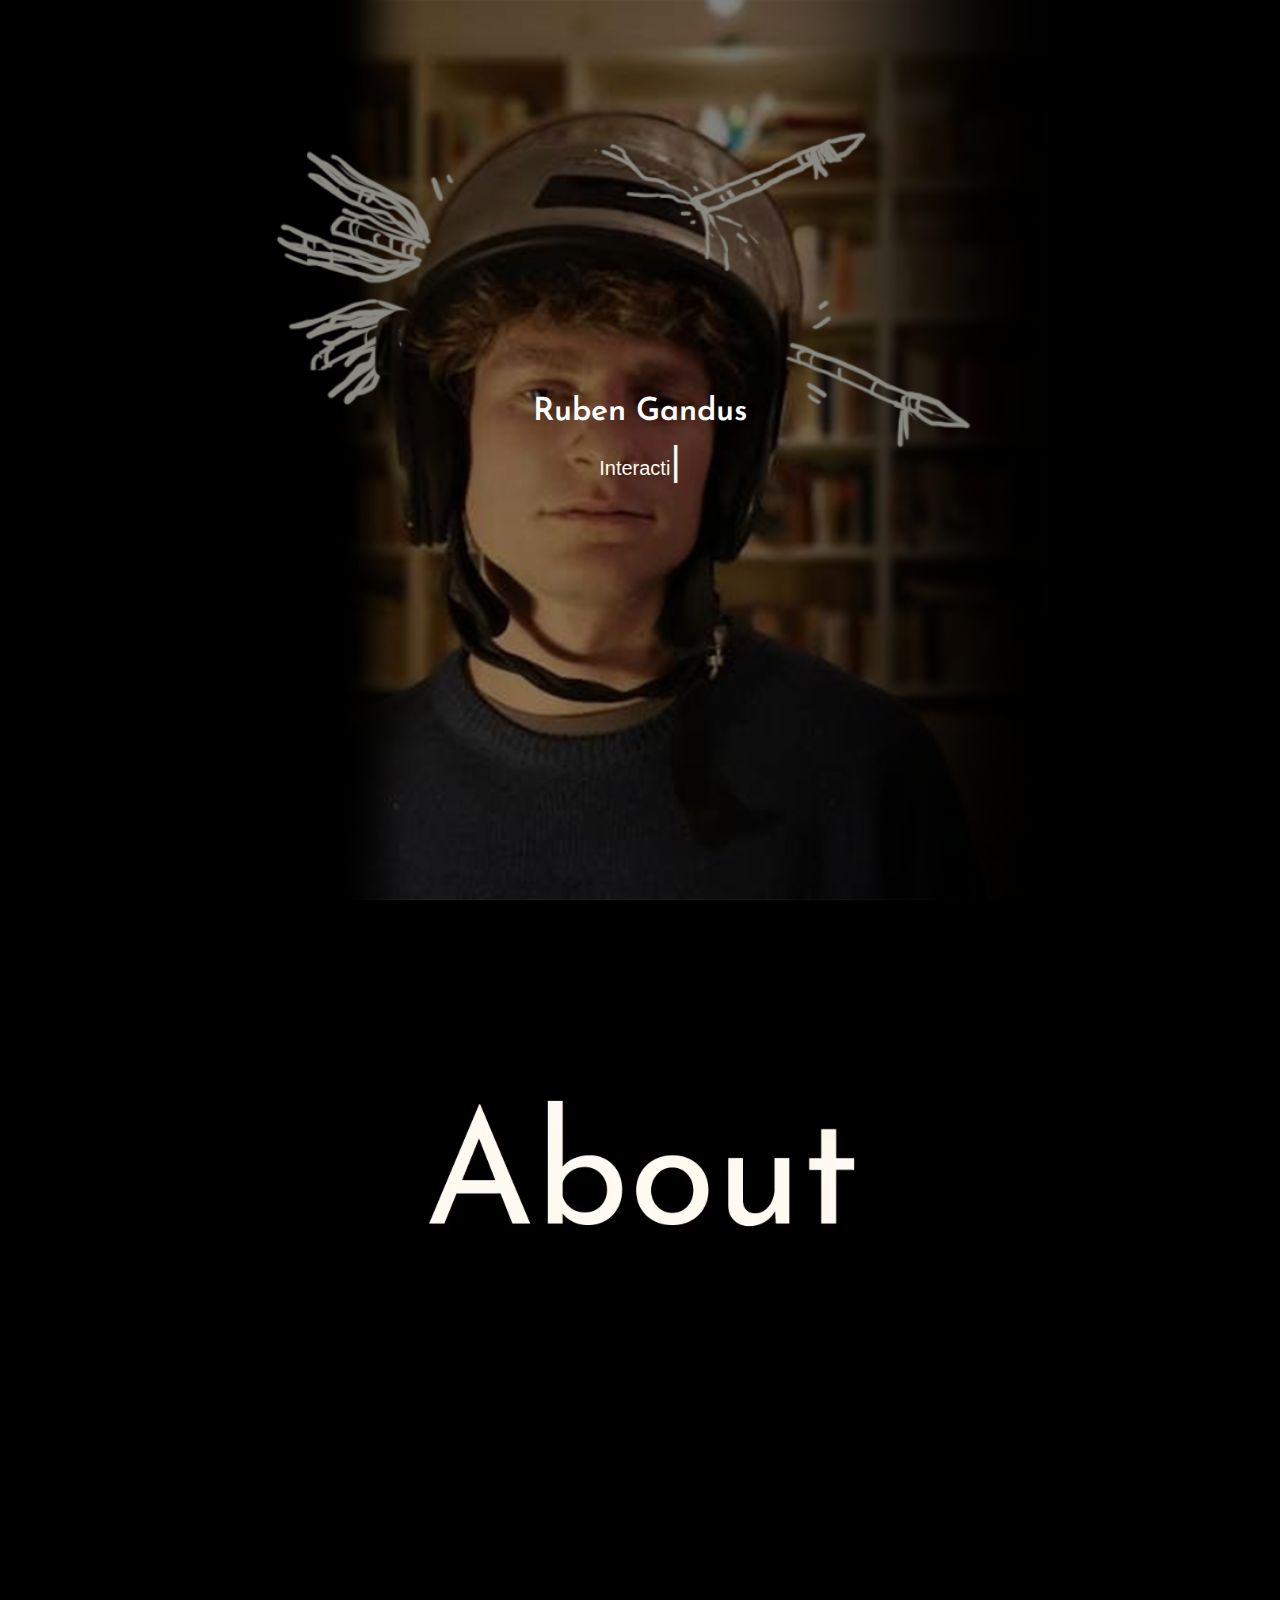
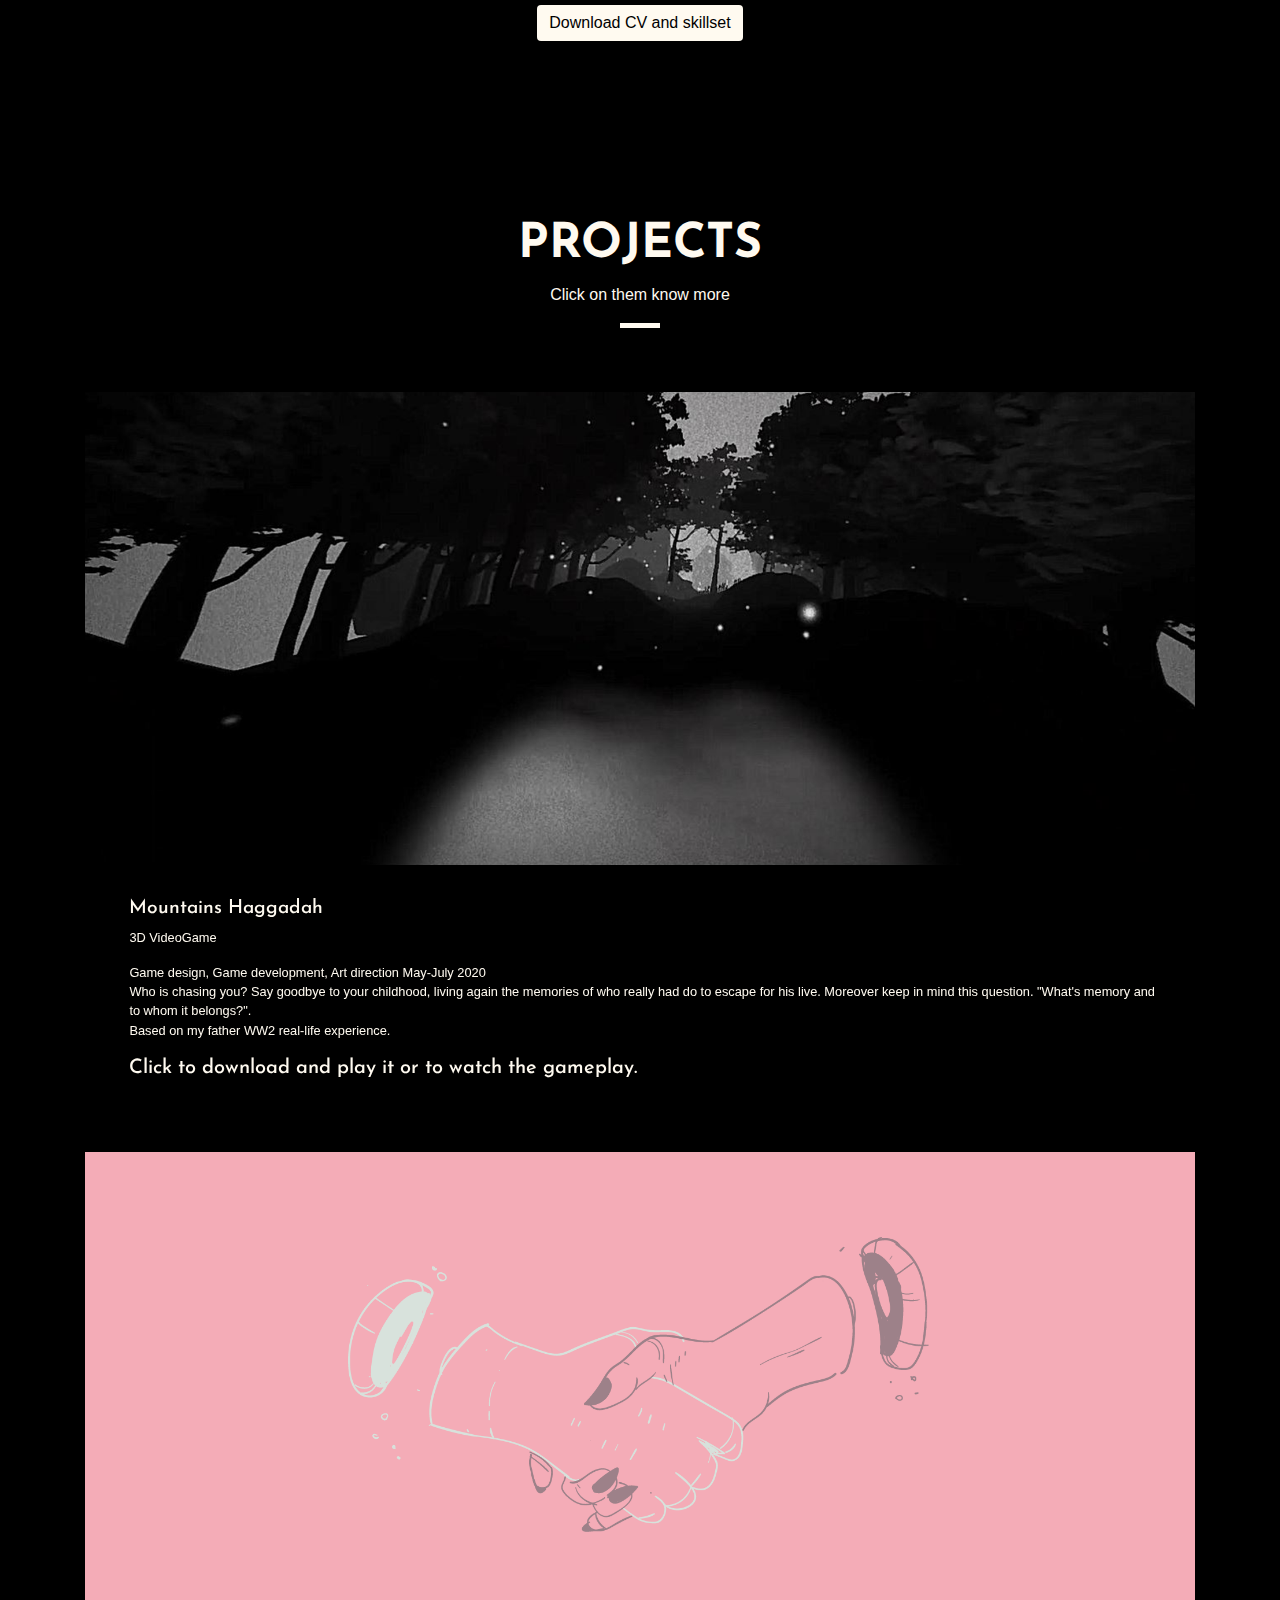
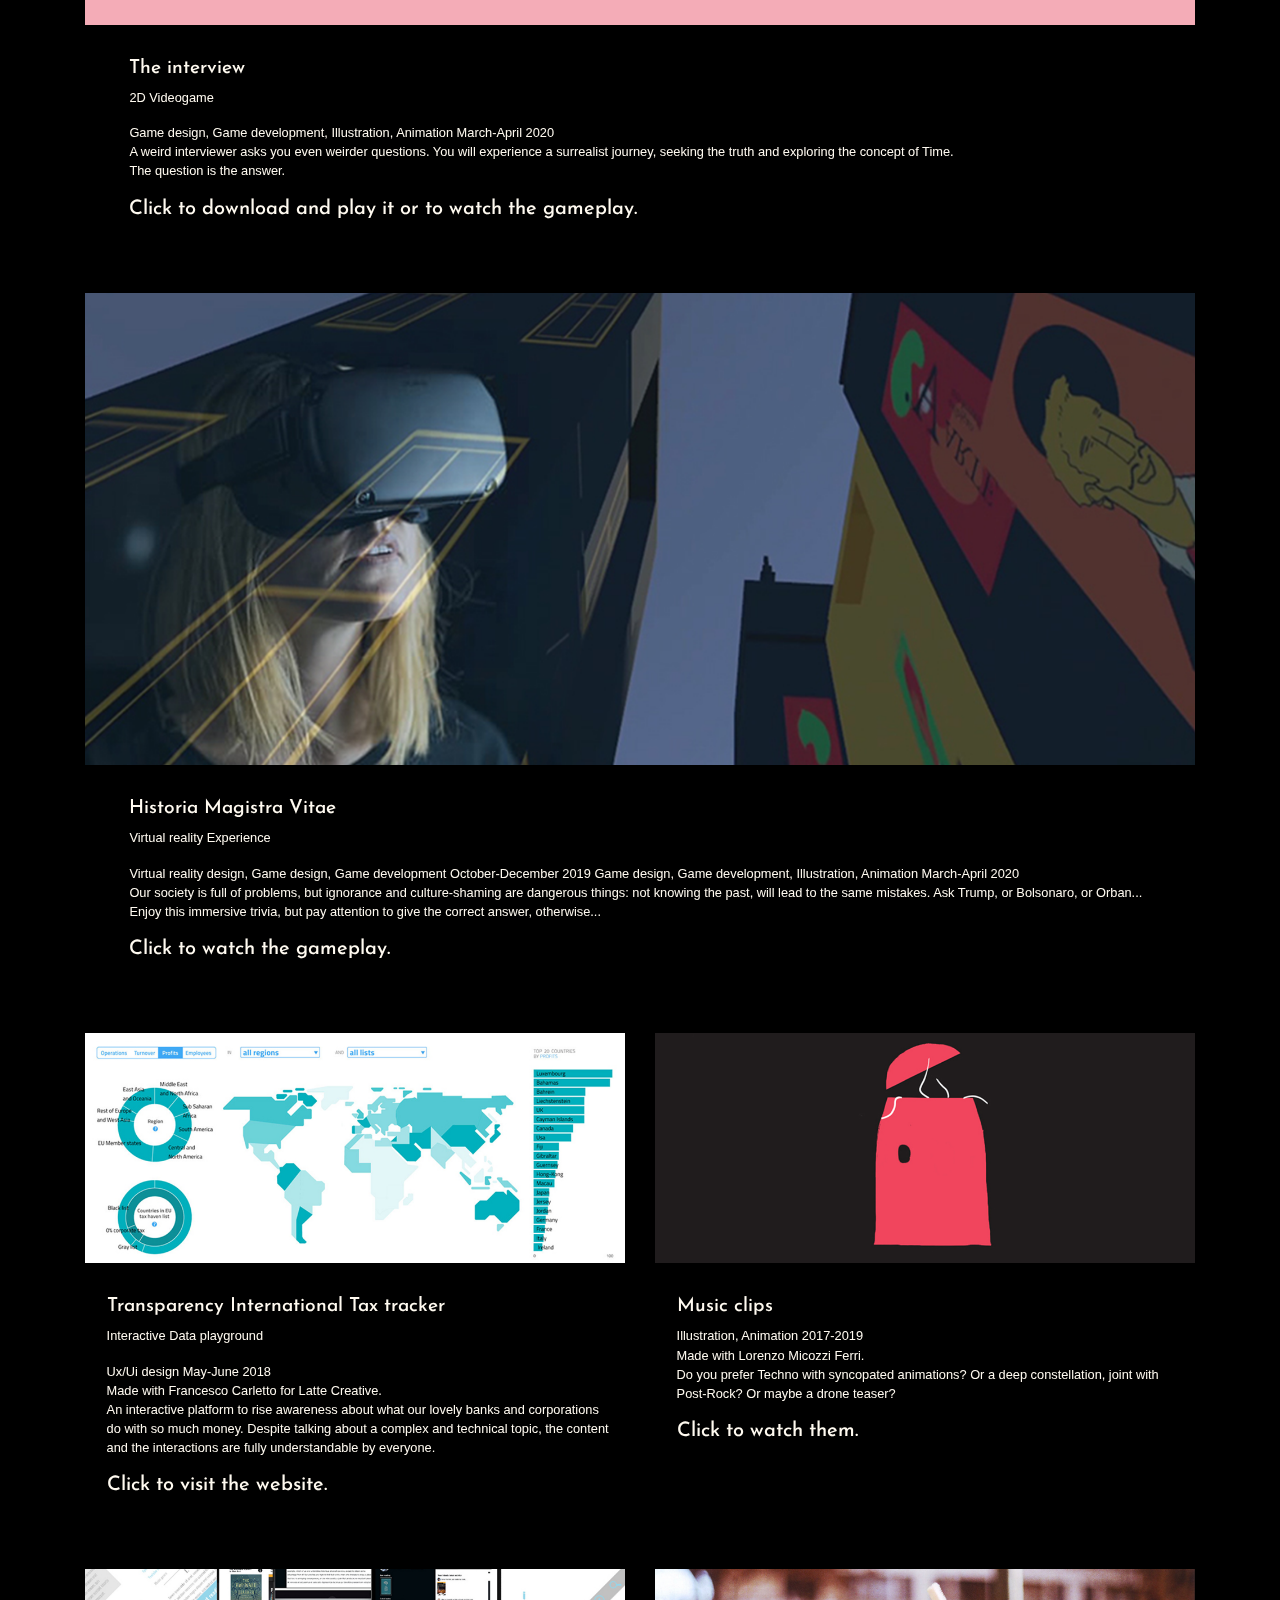
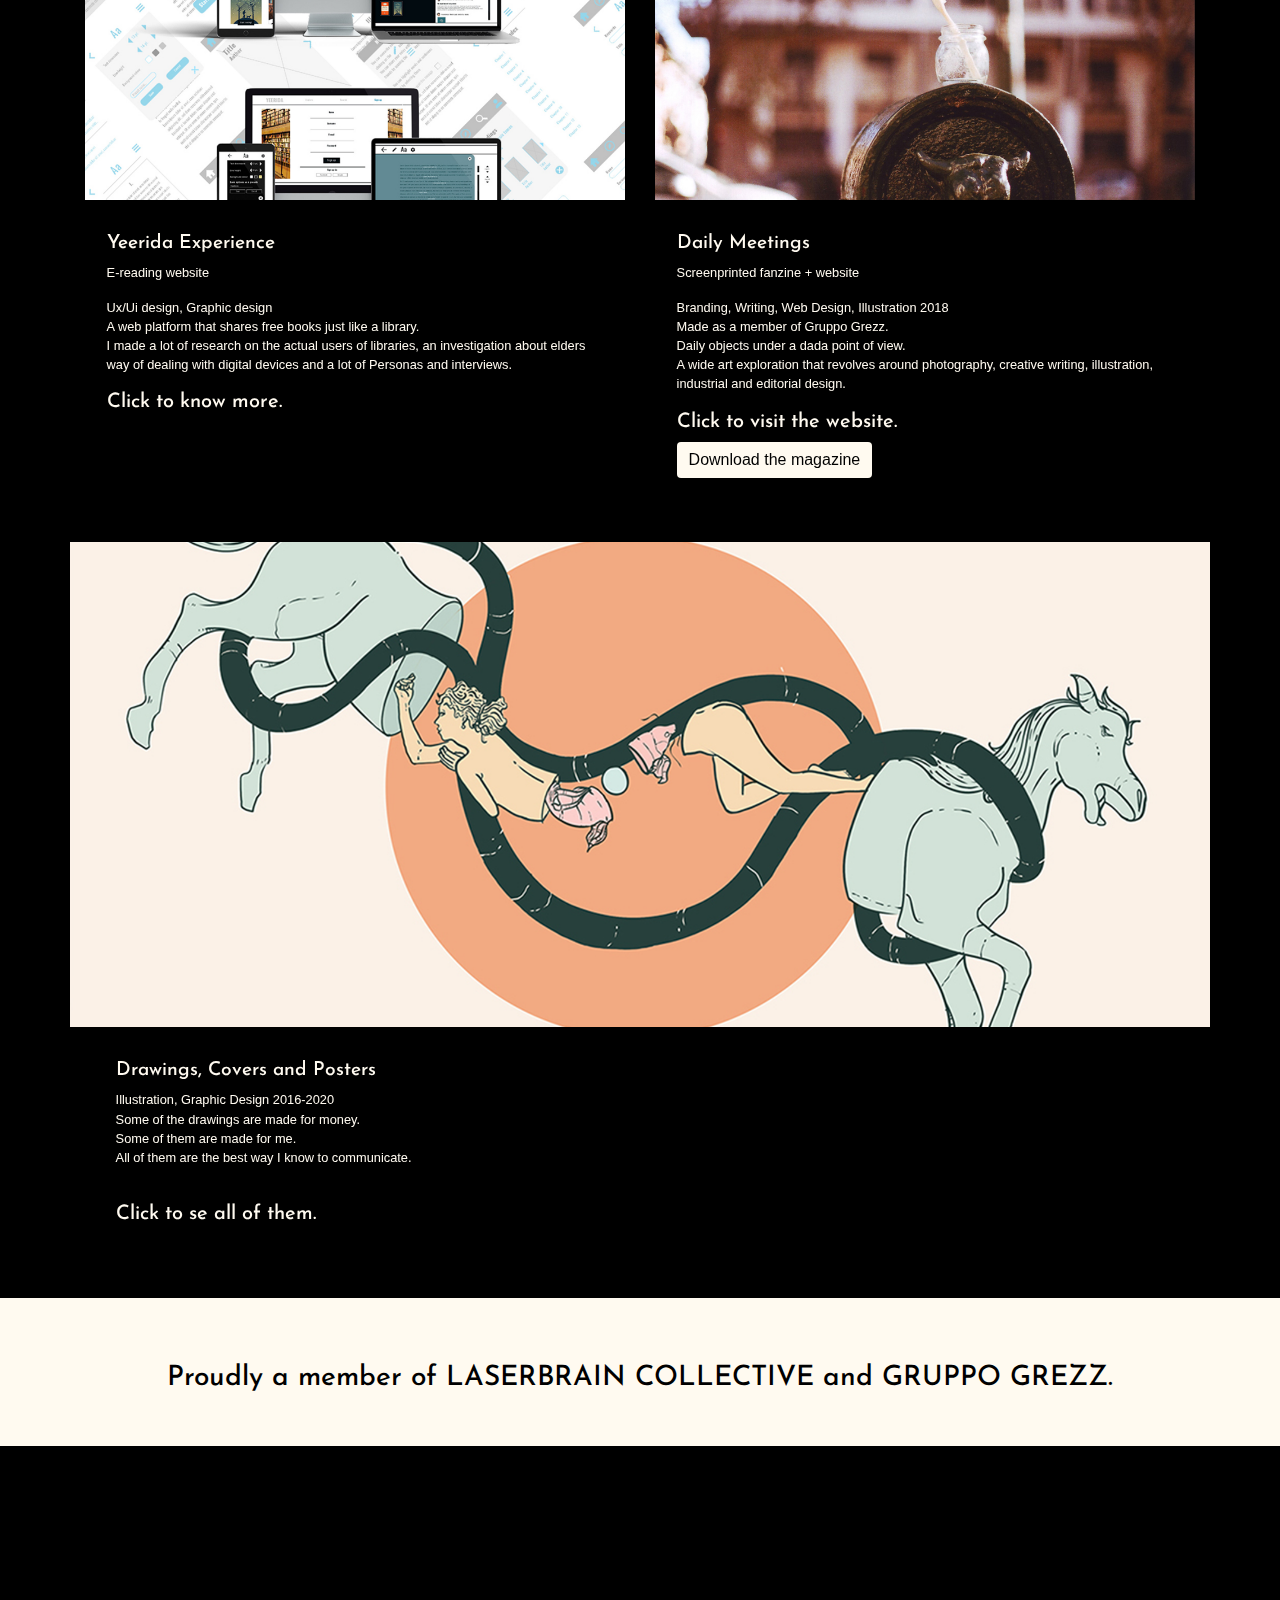
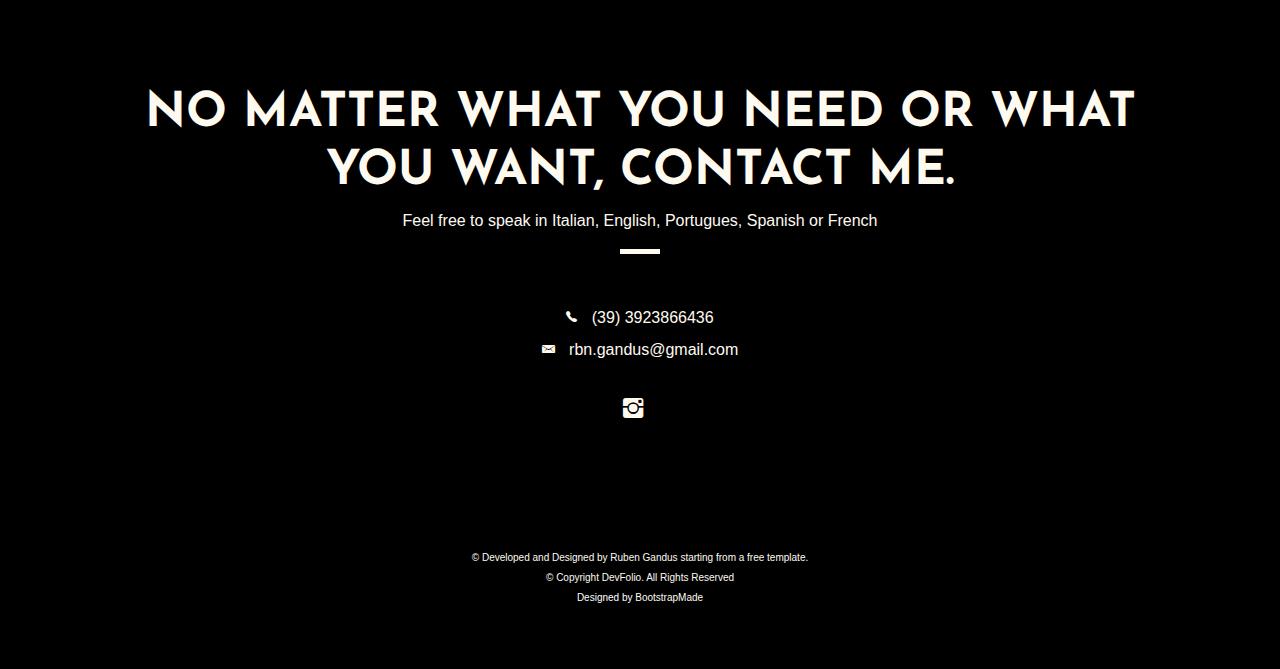
==== index.html @ 75a83a48 "Update index.html" ====
<!DOCTYPE html>
<html lang="en">
<head>
  <meta charset="utf-8">
  <title>Ruben Gandus</title>
  <meta content="width=device-width, initial-scale=1.0" name="viewport">
  <meta content="" name="keywords">
  <meta content="" name="description">

  <!-- Favicons -->
  <link href="img/favicon.png" rel="icon">
  <link href="img/apple-touch-icon.png" rel="apple-touch-icon">

  <!-- Bootstrap CSS File -->
  <link href="lib/bootstrap/css/bootstrap.min.css" rel="stylesheet">

  <!-- Libraries CSS Files -->
 <!-- <link href="lib/font-awesome/css/font-awesome.min.css" rel="stylesheet">-->
    <link href="https://fonts.googleapis.com/css2?family=Josefin+Sans&display=swap" rel="stylesheet">
    <link href="https://fonts.googleapis.com/css2?family=Josefin+Sans:wght@400;700&display=swap" rel="stylesheet">
  <link href="lib/animate/animate.min.css" rel="stylesheet">
  <link href="lib/ionicons/css/ionicons.min.css" rel="stylesheet">
  <link href="lib/owlcarousel/assets/owl.carousel.min.css" rel="stylesheet">
  <link href="lib/lightbox/css/lightbox.min.css" rel="stylesheet">

  <!-- Main Stylesheet File -->
  <link href="css/style.css" rel="stylesheet">

  <!-- =======================================================
    Theme Name: DevFolio
    Theme URL: https://bootstrapmade.com/devfolio-bootstrap-portfolio-html-template/
    Author: BootstrapMade.com
    License: https://bootstrapmade.com/license/
  ======================================================= -->
</head>

<body id="page-top">
  
    <nav class="navbar navbar-b navbar-trans navbar-expand-md fixed-top" id="mainNav">
    <div class="container">
   

      <div class="navbar-collapse collapse justify-content-end" id="navbarDefault">

      </div>
    </div>
  </nav>

 

  <!--/ Intro Skew Star /-->
  <div id="home" class="intro route bg-image" style="background-image: url(img/cover.png)">
    <div class="overlay-itro"></div>
    <div class="intro-content display-table">
      <div class="table-cell">
        <div class="container">
          <!--<p class="display-6 color-d">Hello, world!</p>-->
          <h1 class="intro-title mb-4">Ruben Gandus</h1>
          <p class="intro-subtitle"><span class="text-slider-items">Interaction designer,Visual designer,Game developer,Illustrator,Web designer,Spaghetti eater</span><strong class="text-slider"></strong></p>
          <!-- <p class="pt-3"><a class="btn btn-primary btn js-scroll px-4" href="#about" role="button">Learn More</a></p> -->
        </div>
      </div>
    </div>
  </div>
  <!--/ Intro Skew End /-->

  <section id="about" class="about-mf sect-pt4 route">
    <div class="container">
      <div class="row">
        <div class="col-sm-12">
          <div class="box-shadow-full">
            <div class="row">
                
<div class="col-md-12">
<video width="100%" class="video-fluid" autoplay loop muted>
  <source src="img/about.mp4" type="video/mp4" />
</video>
</div>
                </div>
              <div class ="row">
                                            <div class="col-md-12">
                <div class="about-me pt-4 pt-md-0 text-center">
               
          
            
 <a class="btn btn-primary btn" href="img/cv.jpg" download>Download CV and skillset</a>
                  
     
                </div>
              </div>
                  </div>
           
   
            </div>
          </div>
        </div>
      </div>
    
  </section>



  <!--/ Section Portfolio Star /-->
  <section id="work" class="portfolio-mf sect-pt4 route">
    <div class="container">
      <div class="row">
        <div class="col-sm-12">
          <div class="title-box text-center">
            <h3 class="title-a" id="one">
              Projects
            </h3>
            <p class="subtitle-a">
              Click on them know more
            </p>
            <div class="line-mf"></div>
          </div>
        </div>
      </div>
      <div class="row">
        <div class="col-md-12">
          <div class="work-box">
       
            <a class="nodeco" href="https://ruben-gandus.itch.io/mountains-haggadah" target="_blank">
              <div class="work-img">
         
                <img src="img/coverhaggadha.png" alt="" class="img-fluid">
              </div>
              <div class="work-content">
                <div class="row">
                  <div class="col-sm-12">
                    <h2 class="w-title">Mountains Haggadah</h2>
                        <div class="w-more">
                            <p class="subtitle-a">3D VideoGame</p>
                    <div>
                      <span class="w-ctegory">Game design, Game development, Art direction</span>  <span class="w-date">May-July 2020</span>
                      <p>Who is chasing you? Say goodbye to your childhood, living again the memories of who really had do to escape for his live. Moreover keep in mind this question. "What's memory and to whom it belongs?".
                          <br>Based on my father WW2 real-life experience. </p>
                       <h5 class="click">    
                           Click to download and play it or to watch the gameplay.</h5>
                    </div>
                      </div>
                </div>
                  </div>
              </div>
            </a>
          </div>
        </div>
        </div>
         <div class="row">
        <div class="col-md-12">
          <div class="work-box">
            <a class="nodeco" href="https://ruben-gandus.itch.io/the-interview" target="_blank">
              <div class="work-img">
                <img src="img/covertheintervirew.png" alt="" class="img-fluid">
              </div>
              <div class="work-content">
                <div class="row">
                  <div class="col-sm-12">
                    <h2 class="w-title">The interview</h2>
                    <div class="w-more">
                                                    <p class="subtitle-a">2D Videogame</p>
                      <span class="w-ctegory">Game design, Game development, Illustration, Animation</span> <span class="w-date">March-April 2020</span>
                             <p>A weird interviewer asks you even weirder questions. You will experience a surrealist journey, seeking the truth and exploring the concept of Time.
                          <br>The question is the answer.
                                 <br></p>
                         <h5 class="click">
                             Click to download and play it or to watch the gameplay.</h5>
                    </div>
                  </div>
                 
                </div>
              </div>
            </a>
          </div>
        </div>
        </div>
                <div class="row">
        <div class="col-md-12" id="two">
          <div class="work-box">
            <a class="nodeco" href="https://vimeo.com/387280007" target="_blank">
              <div class="work-img">
                <img src="img/coverhistoria.png" alt="" class="img-fluid">
              </div>
              <div class="work-content">
                <div class="row">
                  <div class="col-sm-12">
                    <h2 class="w-title">Historia Magistra Vitae</h2>
                    <div class="w-more">
                        <p class="subtitle-a">Virtual reality Experience</p>
                      <span class="w-ctegory">Virtual reality design, Game design, Game development</span>  <span class="w-date">October-December 2019</span>
                          <span class="w-ctegory">Game design, Game development, Illustration, Animation</span> <span class="w-date">March-April 2020</span>
                             <p>Our society is full of problems, but ignorance and culture-shaming are dangerous things: not knowing the past, will lead to the same mistakes. Ask Trump, or Bolsonaro, or Orban...
                          <br> Enjoy this immersive trivia, but pay attention to give the correct answer, otherwise... </p> 
                        <h5 class="click">Click to watch the gameplay.</h5>
                
                    </div>
                  </div>
              
                </div>
              </div>
            </a>
          </div>
        </div>
        </div>
          
                          <div class="row">
        <div class="col-md-6">
          <div class="work-box">
            <a class="nodeco" href="http://taxtracker.eu/" target="_blank">
              <div class="work-img">
                <img src="img/coverti.png" alt="" class="img-fluid">
              </div>
              <div class="work-content">
                <div class="row">
                  <div class="col-sm-12">
                    <h2 class="w-title">Transparency International Tax tracker</h2>
                    <div class="w-more">
                         <p class="subtitle-a">Interactive Data playground</p>
                      <span class="w-ctegory">Ux/Ui design</span> <span class="w-date">May-June 2018</span>
                                         <p>Made with Francesco Carletto for Latte Creative.
                          <br> An interactive platform to rise awareness about what our lovely banks and corporations do with so much money. Despite talking about a complex and technical topic, the content and the interactions are fully understandable by everyone.       </p>
                        <h5 class="click">Click to visit the website.</h5>
         
                    </div>
                  </div>
                
                </div>
              </div>
            </a>
          </div>
        </div>
        <div class="col-md-6">
          <div class="work-box">
            <a class="nodeco" href="video.html" target="_blank">
              <div class="work-img">
                <img src="img/coverclips.png" alt="" class="img-fluid">
              </div>
              <div class="work-content">
                <div class="row">
                  <div class="col-sm-12">
                    <h2 class="w-title">Music clips</h2>
                    <div class="w-more">
                      
                      <span class="w-ctegory">Illustration, Animation</span> <span class="w-date">2017-2019</span>
                           <p>Made with Lorenzo Micozzi Ferri.
                          <br> Do you prefer Techno with syncopated animations? Or a deep constellation, joint with Post-Rock? Or maybe a drone teaser?   </p>
                                <h5 class="click">Click to watch them.</h5>
             
                    </div>
                  </div>
               
                </div>
              </div>
            </a>
          </div>
        </div>
        
      </div>
        <div class="row">
        <div class="col-md-6" id="three">
          <div class="work-box">
            <a class="nodeco" href="https://vimeo.com/304337686" target="_blank">
              <div class="work-img">
                <img src="img/coveryerida.png" alt="" class="img-fluid">
              </div>
              <div class="work-content">
                <div class="row">
                  <div class="col-sm-12">
                    <h2 class="w-title">Yeerida Experience</h2>
                    <div class="w-more">
                          <p class="subtitle-a">E-reading website</p>
                      <span class="w-ctegory">Ux/Ui design, Graphic design</span> 
                                 <p>A web platform that shares free books just like a library.
                          <br> I made a lot of research on the actual users of libraries, an investigation about elders way of dealing with digital devices and a lot of Personas and interviews.
                        </p>
                        <h5 class="click">Click to know more.</h5>
                    </div>
                  </div>
               
                </div>
              </div>
            </a>
          </div>
        </div>
        <div class="col-md-6">
          <div class="work-box">
            <a class="nodeco" href="https://hungry-clarke-bfaef1.netlify.com/" target="_blank">
              
              <div class="work-img">
                <img src="img/coverdaily.png" alt="" class="img-fluid">
              </div>
              <div class="work-content">
                <div class="row">
                  <div class="col-sm-12">
                    <h2 class="w-title">Daily Meetings</h2>
                    <div class="w-more">
                           <p class="subtitle-a">Screenprinted fanzine + website</p>
                      <span class="w-ctegory">Branding, Writing, Web Design, Illustration</span> <span class="w-date">2018</span>
                           <p>Made as a member of Gruppo Grezz.
                          <br> Daily objects under a dada point of view.
                            <br>A wide art exploration that revolves around photography, creative writing, illustration, industrial and editorial design.
                        </p> <h5 class="click">Click to visit the website.</h5>
                         <a class="btn btn-primary btn" href="img/DailyMagazine01.pdf" download>Download the magazine</a>
                       
                    </div>
                  </div>
                
                </div>
              </div>
                   </a>
        
          </div>
        </div>
                <div class="row">
        <div class="col-md-12">
          <div class="work-box">
            <a class="nodeco" href="https://www.instagram.com/exrerum/" target="_blank">
              <div class="work-img">
                <img src="img/coverdrawings.png" alt="" class="img-fluid">
              </div>
              <div class="work-content">
                <div class="row">
                  <div class="col-sm-12">
                    <h2 class="w-title">Drawings, Covers and Posters</h2>
                    <div class="w-more">
                      <span class="w-ctegory">Illustration, Graphic Design</span> <span class="w-date">2016-2020</span>
                        <p>Some of the drawings are made for money.
                          <br> Some of them are made for me.
                            <br>All of them are the best way I know to communicate.</p>
                            <br> <h5 class="click">Click to se all of them.</h5>
                
                    </div>
                  </div>
               
                </div>
              </div>
            </a>
          </div>
        </div>
        </div>
        
      </div>
    </div>
  </section>
    
    <section  class="about-mf sect-pt4 route" id="lasercont">
    <div class="container" id="four">
    
            <div class="row">
               
<div class="col-md-12">
<h3 class="laser text-center">Proudly a member of LASERBRAIN COLLECTIVE and GRUPPO GREZZ.</h3>
    <hr>
    <hr>
</div>
                </div>
          
   
            </div>
 
    
  </section>

  <!--/ Section Portfolio End /-->

  <!--/ Section Testimonials Star /-->
  

  <!--/ Section Blog Star /-->

  <!--/ Section Blog End /-->

  <!--/ Section Contact-Footer Star /-->
  <section  class="paralax-mf footer-paralax bg-image sect-mt4 route">
    <div class="overlay-mf"></div>
    <div class="container">
      <div class="row">
        <div class="col-sm-12">
          <div class="contact-mf">
            <div class="box-shadow-full">
              <div class="row">

                <div class="col-md-12">
                  <div class="title-box-2 pt-12 pt-md-0">
                    <h5 class="title-a text-center"  >
                      NO MATTER WHAT YOU NEED OR WHAT YOU WANT, CONTACT ME. </h5>
                          <p class="subtitle-a text-center">
                                         Feel free to speak in Italian, English, Portugues, Spanish or French</p>
                
                   
                        <div class="line-mf"></div>
                  </div>
                  <div class="more-info text-center">

                    <ul class="list-ico">
                
                      <li><span class="ion-ios-telephone"></span> (39) 3923866436</li>
                        <li><a class="nodeco"  href = "mailto: rbn.gandus@gmail.com" target="_blank"><span class="ion-email"></span> rbn.gandus@gmail.com</a></li>
                    </ul>
                  </div>
                  <div class="socials text-center">
                    <ul>
      
                      <li><a href="https://www.instagram.com/exrerum/"><span class="ico-circle"><i class="ion-social-instagram"></i></span></a></li>

                    </ul>
                  </div>
                </div>
              </div>
            </div>
          </div>
        </div>
      </div>
    </div>
    <footer>
      <div class="container">
        <div class="row">
          <div class="col-sm-12">
            <div class="copyright-box">
                <p class="copyright">&copy; Developed and Designed by Ruben Gandus starting from a free template.</p>
              <p class="copyright">&copy; Copyright DevFolio. All Rights Reserved</p>
              <div class="credits">
                <!--
                  All the links in the footer should remain intact.
                  You can delete the links only if you purchased the pro version.
                  Licensing information: https://bootstrapmade.com/license/
                  Purchase the pro version with working PHP/AJAX contact form: https://bootstrapmade.com/buy/?theme=DevFolio
                -->
                Designed by <a class="nodeco" href="https://bootstrapmade.com/">BootstrapMade</a>
              </div>
            </div>
          </div>
        </div>
      </div>
    </footer>
  </section>
  <!--/ Section Contact-footer End /-->


  <div id="preloader"></div>

  <!-- JavaScript Libraries -->
  <script src="lib/jquery/jquery.min.js"></script>
  <script src="lib/jquery/jquery-migrate.min.js"></script>
  <script src="lib/popper/popper.min.js"></script>
  <script src="lib/bootstrap/js/bootstrap.min.js"></script>
  <script src="lib/easing/easing.min.js"></script>
  <script src="lib/counterup/jquery.waypoints.min.js"></script>
  <script src="lib/counterup/jquery.counterup.js"></script>
  <script src="lib/owlcarousel/owl.carousel.min.js"></script>
  <script src="lib/lightbox/js/lightbox.min.js"></script>
  <script src="lib/typed/typed.min.js"></script>
  <!-- Contact Form JavaScript File -->
  <script src="contactform/contactform.js"></script>

  <!-- Template Main Javascript File -->
  <script src="js/main.js"></script>

</body>
</html>
---- css/style.css ----
/*
  Theme Name: DevFolio
  Theme URL: https://bootstrapmade.com/devfolio-bootstrap-portfolio-html-template/
  Author: BootstrapMade.com
  License: https://bootstrapmade.com/license/
*/

/*======================================
//--//-->   STYLES GENERALES
======================================*/

body {
  background-color: black;
  color: black;
}

#lasercont {
    background-color: floralwhite;
}

.intro-title {
    margin: 0px 0px 0px !important;
}

div.col-md-12:hover {
    text-decoration: none !important;
    color: floralwhite;
}

.nodeco:hover {
    text-decoration: none !important;
    color: floralwhite;
}

div.col-md-12{
    text-decoration: none !important;
    color: floralwhite;
}

.laser {
    color: black;
}

hr {
    visibility: hidden;
}


li {
    color: floralwhite;
}

strong {
    font-size: 20px;
}

div.work-content, div.work-content:hover {
    text-decoration: none !important;
}

h1,
h2,
h3,
h4,
h5,
h6 {
  color: floralwhite;
    font-family: 'Josefin Sans';
}

span {
    color: floralwhite !important;
    text-decoration: none!important;
    
}
span:hover {
    text-decoration: none !important;
}

p {
    color: floralwhite !important;
}

p:hover {
    text-decoration: none !important;
}

a {
  color: floralwhite;
  transition: all 0.5s ease-in-out;
}

.btn-primary{
    background-color: floralwhite;
    color: black !important;
    border: none;
    text-align: center !important;
}

.btn-primary:hover 
{
    background-color: black;
    color:floralwhite!important;
    border: none;
}

}



a:hover, a {
  color: floralwhite;
  text-decoration: none !important;
  transition: all 0.5s ease-in-out;
}

.p-r {
  position: relative;
}

.color-a {
  color: floralwhite;
}

.color-d {
  color: #f5f5f5;
}

.color-text-a {
  color: floralwhite;
}

.box-shadow,
.paralax-mf,
.service-box,
.work-box,
.card-blog {
  box-shadow: 0 13px 8px -10px rgba(0, 0, 0, 0.1);
}

.box-shadow-a,
.button:hover {
  box-shadow: 0 0 0 4px #cde1f8;
}

.display-5 {
  font-size: 2.5rem;
  font-weight: 300;
  line-height: 1.1;
}

.display-6 {
  font-size: 2rem;
  font-weight: 300;
  line-height: 1.1;
}

.avatar {
  width: 32px;
  height: 32px;
  margin-right: 4px;
  overflow: hidden;
}

.bg-image {
  background-repeat: no-repeat;
  background-attachment: fixed;
  background-size: cover;
  background-position: center center;
}

.overlay-mf {
  background-color: #000;
}

.overlay-mf {
  position: absolute;
  top: 0;
  left: 0px;
  padding: 0;
  height: 100%;
  width: 100%;
  opacity: .7;
}

.paralax-mf {
  position: relative;
  padding: 8rem 0;
}

.display-table {
  width: 100%;
  height: 100%;
  display: table;
}

.table-cell {
  display: table-cell;
  vertical-align: middle;
}

/*--/ Sections /--*/

.sect-4 {
  padding: 4rem 0;
}

.sect-pt4 {
  padding-top: 4rem;
}

.sect-mt4 {
  margin-top: 4rem;
}

/*--/ Title s /--*/

.title-s {
  font-weight: 600;
  color: floralwhite;
  font-size: 1.1rem;
}

/*--/ Title A /--*/

.title-box {
  margin-bottom: 4rem;
}

.title-a {
  font-size: 3rem;
  font-weight: bold;
  text-transform: uppercase;
}

.subtitle-a {
  color: #4e4e4e;
}

.line-mf {
  width: 40px;
  height: 5px;
  background-color: floralwhite;
  margin: 0 auto;
}

/*--/ Title Left /--*/

.title-box-2 {
  margin-bottom: 3rem;
}

.title-left {
  font-size: 2rem;
  position: relative;
}

.title-left:before {
  content: '';
  position: absolute;
  height: 3px;
  background-color: floralwhite;
  width: 100px;
  bottom: -12px;
}

/*------/ Box /------*/

.box-pl2 {
  padding-left: 2rem;
}

.box-shadow-full {
  padding: 3rem 1.25rem;
  position: relative;
  background-color: #000;
  margin-bottom: 3rem;
  z-index: 2;
  box-shadow: 0 1px 1px 0 rgba(0, 0, 0, 0.06), 0 2px 5px 0 rgba(0, 0, 0, 0.2);
}

/*------/ Socials /------*/

.socials {
  padding: 1.5rem 0;
}

.socials ul li {
  display: inline-block;
}

.socials .ico-circle {
  height: 40px;
  width: 40px;
  font-size: 1.7rem;
  border-radius: 50%;
  line-height: 1.4;
  margin: 0 15px 0 0;
  box-shadow: 0 0 0 3px black;
  transition: all 100ms ease;
     border: none !important;
}

.socials .ico-circle:hover {
  background-color: floralwhite;
  color: black;
  box-shadow: 0 0 0 3px #cde1f8;
  transition: all 500ms ease;
}

/*------/ Ul resect /------*/

.ul-resect,
.socials ul,
.list-ico,
.blog-wrapper .post-meta ul,
.box-comments .list-comments,
.widget-sidebar .list-sidebar,
.widget-tags ul {
  list-style: none;
  padding-left: 0;
  margin-bottom: 0;
}

.list-ico {
  line-height: 2;
}

.list-ico span {
  color: floralwhite;
  margin-right: 10px;
}

/*------/ Ico Circle /------*/

.ico-circle {
  height: 100px;
  width: 100px;
  font-size: 2rem;
  border-radius: 50%;
  line-height: 1.55;
  margin: 0 auto;
  text-align: center;
  box-shadow: 0 0 0 10px #0078ff;
  display: block;
    border: none;
}

/*------/ Owl Carousel /------*/

.owl-theme .owl-dots {
  text-align: center;
  margin-top: 18px;
}

.owl-theme .owl-dots .owl-dot {
  display: inline-block;
}

.owl-theme .owl-dots .owl-dot span {
  width: 18px;
  height: 7px;
  margin: 5px 5px;
  background: #cde1f8;
  border: 0px solid #cde1f8;
  display: block;
  transition: all 0.6s ease-in-out;
  cursor: pointer;
}

.owl-theme .owl-dots .owl-dot:hover span {
  background-color: #cde1f8;
}

.owl-theme .owl-dots .owl-dot.active span {
  background-color: #1B1B1B;
  width: 25px;
}

/*--/ Scrolltop s /--*/

.scrolltop-mf {
  position: relative;
  display: none;
}

.scrolltop-mf span {
  z-index: 999;
  position: fixed;
  width: 42px;
  height: 42px;
  background-color: floralwhite;
  opacity: .7;
  font-size: 1.6rem;
  line-height: 1.5;
  text-align: center;
  color: #fff;
  top: auto;
  left: auto;
  right: 30px;
  bottom: 50px;
  cursor: pointer;
  border-radius: 50%;
}

/* Back to top button */

.back-to-top {
  position: fixed;
  display: none;
  background: #0078ff;
  color: #fff;
  width: 44px;
  height: 44px;
  text-align: center;
  line-height: 1;
  font-size: 16px;
  border-radius: 50%;
  right: 15px;
  bottom: 15px;
  transition: background 0.5s;
  z-index: 11;
}

.back-to-top i {
  padding-top: 12px;
  color: #fff;
}

/* Prelaoder */

#preloader {
  position: fixed;
  top: 0;
  left: 0;
  right: 0;
  bottom: 0;
  z-index: 9999;
  overflow: hidden;
  background: #fff;
}

#preloader:before {
  content: "";
  position: fixed;
  top: calc(50% - 30px);
  left: calc(50% - 30px);
  border: 6px solid #f2f2f2;
  border-top: 6px solid #0078ff;
  border-radius: 50%;
  width: 60px;
  height: 60px;
  -webkit-animation: animate-preloader 1s linear infinite;
  animation: animate-preloader 1s linear infinite;
}

@-webkit-keyframes animate-preloader {
  0% {
    -webkit-transform: rotate(0deg);
    transform: rotate(0deg);
  }

  100% {
    -webkit-transform: rotate(360deg);
    transform: rotate(360deg);
  }
}

@keyframes animate-preloader {
  0% {
    -webkit-transform: rotate(0deg);
    transform: rotate(0deg);
  }

  100% {
    -webkit-transform: rotate(360deg);
    transform: rotate(360deg);
  }
}

/*======================================
//--//-->   NAVBAR
======================================*/

.navbar-b {
  transition: all 0.4s ease-in-out;
  background-color: transparent;
  padding-top: 2rem;
  padding-bottom: 1.563rem;
    
}

.navbar-b.navbar-reduce {
  box-shadow: 0px 6px 9px 0px rgba(0, 0, 0, 0.06);
}

.navbar-b.navbar-trans .nav-item,
.navbar-b.navbar-reduce .nav-item {
  position: relative;
  padding-right: 10px;
  padding-left: 0;
}

.navbar-b.navbar-trans .nav-link,
.navbar-b.navbar-reduce .nav-link {
  color: #fff;
  text-transform: uppercase;
  font-weight: 600;
}

.navbar-b.navbar-trans .nav-link:before,
.navbar-b.navbar-reduce .nav-link:before {
  content: '';
  position: absolute;
  margin-left: 0px;
  width: 0%;
  bottom: 0;
  left: 0;
  height: 2px;
  transition: all 500ms ease;
}

.navbar-b.navbar-trans .nav-link:hover,
.navbar-b.navbar-reduce .nav-link:hover {
  color: floralwhite;
}

.navbar-b.navbar-trans .nav-link:hover:before,
.navbar-b.navbar-reduce .nav-link:hover:before {
  width: 35px;
}

.navbar-b.navbar-trans .show > .nav-link:before,
.navbar-b.navbar-trans .active > .nav-link:before,
.navbar-b.navbar-trans .nav-link.show:before,
.navbar-b.navbar-trans .nav-link.active:before,
.navbar-b.navbar-reduce .show > .nav-link:before,
.navbar-b.navbar-reduce .active > .nav-link:before,
.navbar-b.navbar-reduce .nav-link.show:before,
.navbar-b.navbar-reduce .nav-link.active:before {
  width: 35px;
}

.navbar-b.navbar-trans .nav-link:before {
  background-color: #fff;
}

.navbar-b.navbar-trans .nav-link:hover {
  color: #fff;
}

.navbar-b.navbar-trans .show > .nav-link,
.navbar-b.navbar-trans .active > .nav-link,
.navbar-b.navbar-trans .nav-link.show,
.navbar-b.navbar-trans .nav-link.active {
  color: #ffffff;
}

.navbar-b.navbar-trans .nav-link, .navbar-b.navbar-reduce .nav-link {
    color: transparent;
}

.navbar-b.navbar-reduce {
  transition: all .5s ease-in-out;
  background-color: transparent;
  padding-top: 15px;
  padding-bottom: 15px;
}

.navbar-b.navbar-reduce .nav-link {
  color: transparent;
}

.navbar-b.navbar-reduce .nav-link:before {
  background-color: black;
}

.navbar-b.navbar-reduce .nav-link:hover {
  color: black;
}

.navbar-b.navbar-reduce .show > .nav-link,
.navbar-b.navbar-reduce .active > .nav-link,
.navbar-b.navbar-reduce .nav-link.show,
.navbar-b.navbar-reduce .nav-link.active {
  color: black;
}

.navbar-b.navbar-reduce .navbar-brand {
  color: black;
}

.navbar-b.navbar-reduce .navbar-toggler span {
  background-color: #1B1B1B;
}

.navbar-b .navbar-brand {
  color: #fff;
  font-size: 1.6rem;
  font-weight: 600;
}

.navbar-b .navbar-nav .dropdown-item.show .dropdown-menu,
.navbar-b .dropdown.show .dropdown-menu,
.navbar-b .dropdown-btn.show .dropdown-menu {
  -webkit-transform: translate3d(0px, 0px, 0px);
  transform: translate3d(0px, 0px, 0px);
  visibility: visible !important;
}

.navbar-b .dropdown-menu {
  margin: 1.12rem 0 0;
  border-radius: 0;
}

.navbar-b .dropdown-menu .dropdown-item {
  padding: .7rem 1.7rem;
  transition: all 500ms ease;
}

.navbar-b .dropdown-menu .dropdown-item:hover {
  background-color: none;
  color: #fff;
  transition: all 500ms ease;
}

.navbar-b .dropdown-menu .dropdown-item.active {
  background-color: #0078ff;
}

/*--/ Hamburger Navbar /--*/

.navbar-toggler {
  position: relative;
}

.navbar-toggler:focus,
.navbar-toggler:active {
  outline: 0;
}

.navbar-toggler span {
  display: block;
  background-color: #fff;
  height: 3px;
  width: 25px;
  margin-top: 4px;
  margin-bottom: 4px;
  -webkit-transform: rotate(0deg);
  transform: rotate(0deg);
  left: 0;
  opacity: 1;
}

.navbar-toggler span:nth-child(1),
.navbar-toggler span:nth-child(3) {
  transition: -webkit-transform .35s ease-in-out;
  transition: transform .35s ease-in-out;
  transition: transform .35s ease-in-out, -webkit-transform .35s ease-in-out;
}

.navbar-toggler:not(.collapsed) span:nth-child(1) {
  position: absolute;
  left: 12px;
  top: 10px;
  -webkit-transform: rotate(135deg);
  transform: rotate(135deg);
  opacity: 0.9;
}

.navbar-toggler:not(.collapsed) span:nth-child(2) {
  height: 12px;
  visibility: hidden;
  background-color: transparent;
}

.navbar-toggler:not(.collapsed) span:nth-child(3) {
  position: absolute;
  left: 12px;
  top: 10px;
  -webkit-transform: rotate(-135deg);
  transform: rotate(-135deg);
  opacity: 0.9;
}

/*======================================
//--//-->   INTRO
======================================*/

.intro {
  height: 100vh;
  position: relative;
  color: #fff;
}

.intro .intro-content {
  text-align: center;
  position: absolute;
}

.intro .overlay-itro {
  background-color: rgba(0, 0, 0, 0.5);
  position: absolute;
  top: 0;
  left: 0px;
  padding: 0;
  height: 100%;
  width: 100%;
  opacity: .9;
}

.intro .intro-title {
  color: #fff;
  font-weight: 600;
  font-size: 2rem !important;
}

.intro .intro-subtitle {
  font-size: 1.5rem;
  font-weight: 300;
}

.intro .text-slider-items {
  display: none;
}

.intro-single {
  height: 350px;
}

.intro-single .intro-content {
  margin-top: 30px;
}

.intro-single .intro-title {
  text-transform: uppercase;
  font-size: 3rem;
}

.intro-single .breadcrumb {
  background-color: transparent;
  color: #0078ff;
}

.intro-single .breadcrumb .breadcrumb-item:before {
  color: #cde1f8;
}

.intro-single .breadcrumb .breadcrumb-item.active {
  color: #cde1f8;
}

.intro-single .breadcrumb a {
  color: #fff;
}

/*======================================
//--//-->   ABOUT
======================================*/

.about-mf .box-shadow-full {
  padding-top: 4rem;
  padding-bottom: 4rem;
}

.about-mf .about-img {
  margin-bottom: 2rem;
}

.about-mf .about-img img {
  margin-left: 10px;
}

.skill-mf span {
  color: floralwhite;
}

.skill-mf .progress {
  background-color: #cde1f8;
  margin: .5rem 0 1.2rem 0;
  border-radius: 0;
  height: .7rem;
}

.skill-mf .progress .progress-bar {
  height: .7rem;
  background-color: #0078ff;
}

/*======================================
//--//-->   SERVICES
======================================*/

.service-box {
  background-color: #fff;
  padding: 2.5rem 1.3rem;
  border-radius: 1rem;
  margin-bottom: 3rem;
}

.service-box:hover .ico-circle {
  transition: all 500ms ease;
  color: #fff;
  background-color: #0078ff;
  box-shadow: 0 0 0 10px #cde1f8;
}

.service-box .service-ico {
  margin-bottom: 1rem;
  color: #1e1e1e;
}

.service-box .ico-circle {
  transition: all 500ms ease;
  font-size: 4rem;
}

.service-box .s-title {
  font-size: 1.4rem;
  text-transform: uppercase;
  text-align: center;
  padding: .4rem 0;
}

.service-box .s-description {
  color: #4e4e4e;
}

/*======================================
//--//-->   COUNTER
======================================*/

.counter-box {
  color: #fff;
  text-align: center;
}

.counter-ico {
  margin-bottom: 1rem;
}

.counter-ico .ico-circle {
  height: 60px;
  width: 60px;
  line-height: 1.8;
  box-shadow: 0 0 0 10px #cde1f8;
}

.counter-num .counter {
  font-size: 2rem;
  margin-bottom: 0;
}

/*======================================
//--//-->   PORTFOLIO
======================================*/

.work-box {
  margin-bottom: 3rem;
  -webkit-backface-visibility: hidden;
  backface-visibility: hidden;
  background-color: #000;
    
}

.work-box:hover img {
  -webkit-transform: scale(1.3);
  transform: scale(1.3);
}

.work-img {
  display: block;
  overflow: hidden;
}

.work-img img {
  transition: all 1s;
}

.work-content {
  padding: 2rem 3% 1rem 4%;
}

.work-content .w-more {
  
  font-size: .8rem;
}

.work-content .w-more .w-ctegory {
  color: floralwhite;
    
}




.work-content .w-like {
  font-size: 2.5rem;
  color: transparent;
    
  float: right;
}



.work-content .w-like .num-like {
  font-size: .7rem;
}

.w-title {
  font-size: 1.2rem;
}

/*======================================
//--//-->   TESTIMONIALS
======================================*/

.testimonials .owl-carousel .owl-item img {
  width: auto;
}

.testimonial-box {
  color: #fff;
  text-align: center;
}

.testimonial-box .author-test {
  margin-top: 1rem;
}

.testimonial-box .author-test img {
  margin: 0 auto;
}

.testimonial-box .author {
  color: #fff;
  text-transform: uppercase;
  font-weight: 600;
  margin: 1rem 0;
  display: block;
  font-size: 1.4rem;
}

.testimonial-box .comit {
  font-size: 2rem;
  color: #0078ff;
  background-color: #fff;
  width: 52px;
  height: 52px;
  display: block;
  margin: 0 auto;
  border-radius: 50%;
  line-height: 1.6;
}

/*======================================
//--//-->   BLOG
======================================*/

.card-blog .card-body {
  position: relative;
}

.card-blog .card-category-box {
  position: absolute;
  text-align: center;
  top: -16px;
  left: 15px;
  right: 15px;
  line-height: 25px;
  overflow: hidden;
}

.card-blog .card-category {
  display: inline-block;
  color: #fff;
  padding: 0 15px 5px;
  overflow: hidden;
  background-color: #0078ff;
  border-radius: 4px;
}

.card-blog .card-category .category {
  color: #fff;
  display: inline-block;
  text-transform: uppercase;
  font-size: .7rem;
  letter-spacing: .1px;
  margin-bottom: 0;
}

.card-blog .card-title {
  font-size: 1.3rem;
  margin-top: .6rem;
}

.card-blog .card-description {
  color: #4e4e4e;
}

.card-blog .post-author {
  display: inline-block;
}

.card-blog .post-date {
  color: #4e4e4e;
  display: inline-block;
  float: right;
}

/*======================================
//--//-->   BLOG-SINGLE
======================================*/

.post-box,
.form-comments,
.box-comments,
.widget-sidebar {
  padding: 2rem;
  background-color: #fff;
  margin-bottom: 3rem;
}

.blog-wrapper .article-title {
  font-size: 1.5rem;
}

.blog-wrapper .post-meta {
  margin: 1rem 0;
}

.blog-wrapper .post-meta ul {
  border-left: 4px solid #0078ff;
  margin-top: 1rem;
}

.blog-wrapper .post-meta ul li {
  display: inline-block;
  margin-left: 15px;
}

.blog-wrapper .post-meta ul a {
  color: #0078ff;
}

.blog-wrapper .post-meta ul span {
  color: #1e1e1e;
}

.blog-wrapper .blockquote {
  border-left: 4px solid #0078ff;
  padding: 18px;
  font-style: italic;
}

/*------/ Comments /------*/

.box-comments .list-comments li {
  padding-bottom: 40px;
}

.box-comments .list-comments .comment-avatar {
  display: table-cell;
  vertical-align: top;
}

.box-comments .list-comments .comment-avatar img {
  width: 80px;
  height: 80px;
}

.box-comments .list-comments .comment-author {
  font-size: 1.3rem;
}

.box-comments .list-comments .comment-details {
  display: table-cell;
  vertical-align: top;
  padding-left: 25px;
}

.box-comments .list-comments a {
  color: #0078ff;
}

.box-comments .list-comments span {
  color: #1e1e1e;
  font-style: italic;
}

.box-comments .comment-children {
  margin-left: 40px;
}

/*------/ Sidebar /------*/

.widget-sidebar .sidebar-title {
  font-size: 1.6rem;
  font-weight: 600;
  border-left: 5px solid #0078ff;
  padding-left: 15px;
  text-transform: uppercase;
  margin-bottom: 1.5rem;
}

.widget-sidebar .list-sidebar li {
  position: relative;
  padding: 6px 0 6px 24px;
}

.widget-sidebar .list-sidebar li:before {
  position: absolute;
  content: "";
  width: 10px;
  height: 1px;
  left: 0;
  background-color: #0078ff;
  top: 20px;
}

.sidebar-search input {
  background-color: #fff;
  border-radius: 0;
  transition: all 0.5s ease-in-out;
}

.sidebar-search .btn-search {
  background-color: black;
  border-color: black;
  border-radius: 0;
  padding-left: 20px;
  padding-right: 20px;
}

.widget-tags ul li {
  display: inline-block;
  background-color: #0078ff;
  padding: .2rem .6rem;
  margin-bottom: .5rem;
  border-radius: 15px;
}

.widget-tags ul li a {
  color: #fff;
}

/*======================================
//--//-->   CONTACT
======================================*/

.footer-paralax {
  padding: 4rem 0 0 0;
}

.contact-mf {
  margin-top: 4rem;
}

/*======================================
//--//-->   FOOTER
======================================*/

footer {
  text-align: center;
  color: #fff;
  padding-bottom: 4rem;
    font-size: 10px;
}

footer .copyright {
  margin-bottom: .3rem;
}

footer .credits {
  margin-bottom: 0;
}

footer .credits a {
  color: floralwhite;
}

/*======================================
//--//-->   CONtaCT FORM
======================================*/

#sendmessage {
  color: #0078ff;
  border: 1px solid #0078ff;
  display: none;
  text-align: center;
  padding: 15px;
  font-weight: 600;
  margin-bottom: 15px;
}

#errormessage {
  color: red;
  display: none;
  border: 1px solid red;
  text-align: center;
  padding: 15px;
  font-weight: 600;
  margin-bottom: 15px;
}

#sendmessage.show,
#errormessage.show,
.show {
  display: block;
}

.validation {
  color: red;
  display: none;
  margin: 0 0 20px;
  font-weight: 400;
  font-size: 13px;
}

/*======================================
//--//-->   BUTTON
======================================*/

.button {
  display: inline-block;
  padding: .3rem .6rem;
  text-align: center;
  vertical-align: middle;
  -webkit-user-select: none;
  -moz-user-select: none;
  -ms-user-select: none;
  user-select: none;
  font-size: 1rem;
  border-radius: .3rem;
  border: 1px solid transparent;
  transition: all 500ms ease;
  cursor: pointer;
}

.button:focus {
  outline: 0;
}

.button:hover {
  background-color: white;
  color: #fff;
  transition: all 500ms ease;
}

.button-a {
  background-color: floralwhite;
  color: #fff;

}

.button-big {
  padding: .9rem 2.3rem;
  font-size: 1.2rem;
}

.button-rouded {
  border-radius: 5rem;
}

.btn-lg {
  padding: .5rem 1rem;
  font-size: 1.25rem;
  line-height: 1.5;
  border-radius: .3rem;
}

@media (min-width: 577px) {
  .counter-box {
    margin-bottom: 1.8rem;
  }
}

@media (min-width: 767px) {
  .about-mf .box-pl2 {
    margin-top: 3rem;
    padding-left: 0rem;
  }

  .card-blog {
    margin-bottom: 3rem;
  }

  .contact-mf .box-pl2 {
    margin-top: 3rem;
    padding-left: 0rem;
  }
}

@media (min-width: 768px) {
.navbar-expand-md .navbar-nav .nav-link {
    padding-right: 8.5rem;
    padding-left: .5rem;}
}

@media (min-width: 768px) {
  .box-shadow-full {
    padding: 3rem;
  }

  .navbar-b.navbar-trans .nav-item,
  .navbar-b.navbar-reduce .nav-item {
    padding-left: 10px;
  }

  .navbar-b.navbar-trans .nav-link:before,
  .navbar-b.navbar-reduce .nav-link:before {
    margin-left: 18px;
  }

  .intro .intro-title {
    font-size: 4.5rem;
  }

  .intro .intro-subtitle {
    font-size: 2.5rem;
  }

  .intro-single .intro-title {
    font-size: 3.5rem;
  }

  .testimonial-box .description {
    padding: 0 5rem;
  }

  .post-box,
  .form-comments,
  .box-comments,
  .widget-sidebar {
    padding: 3rem;
  }

  .blog-wrapper .article-title {
    font-size: 1.9rem;
  }

  .box-comments .list-comments .comment-author {
    font-size: 1.5rem;
  }
}

@media (min-width: 992px) {
  .testimonial-box .description {
    padding: 0 8rem;
  }
}

@media (min-width: 1200px) {
  .testimonial-box .description {
    padding: 0 13rem;
  }
}

@media (max-width: 1024px) {
  .bg-image {
    background-attachment: scroll;
  }
}

@media (max-width: 768px) {
  .back-to-top {
    bottom: 15px;
  }
}
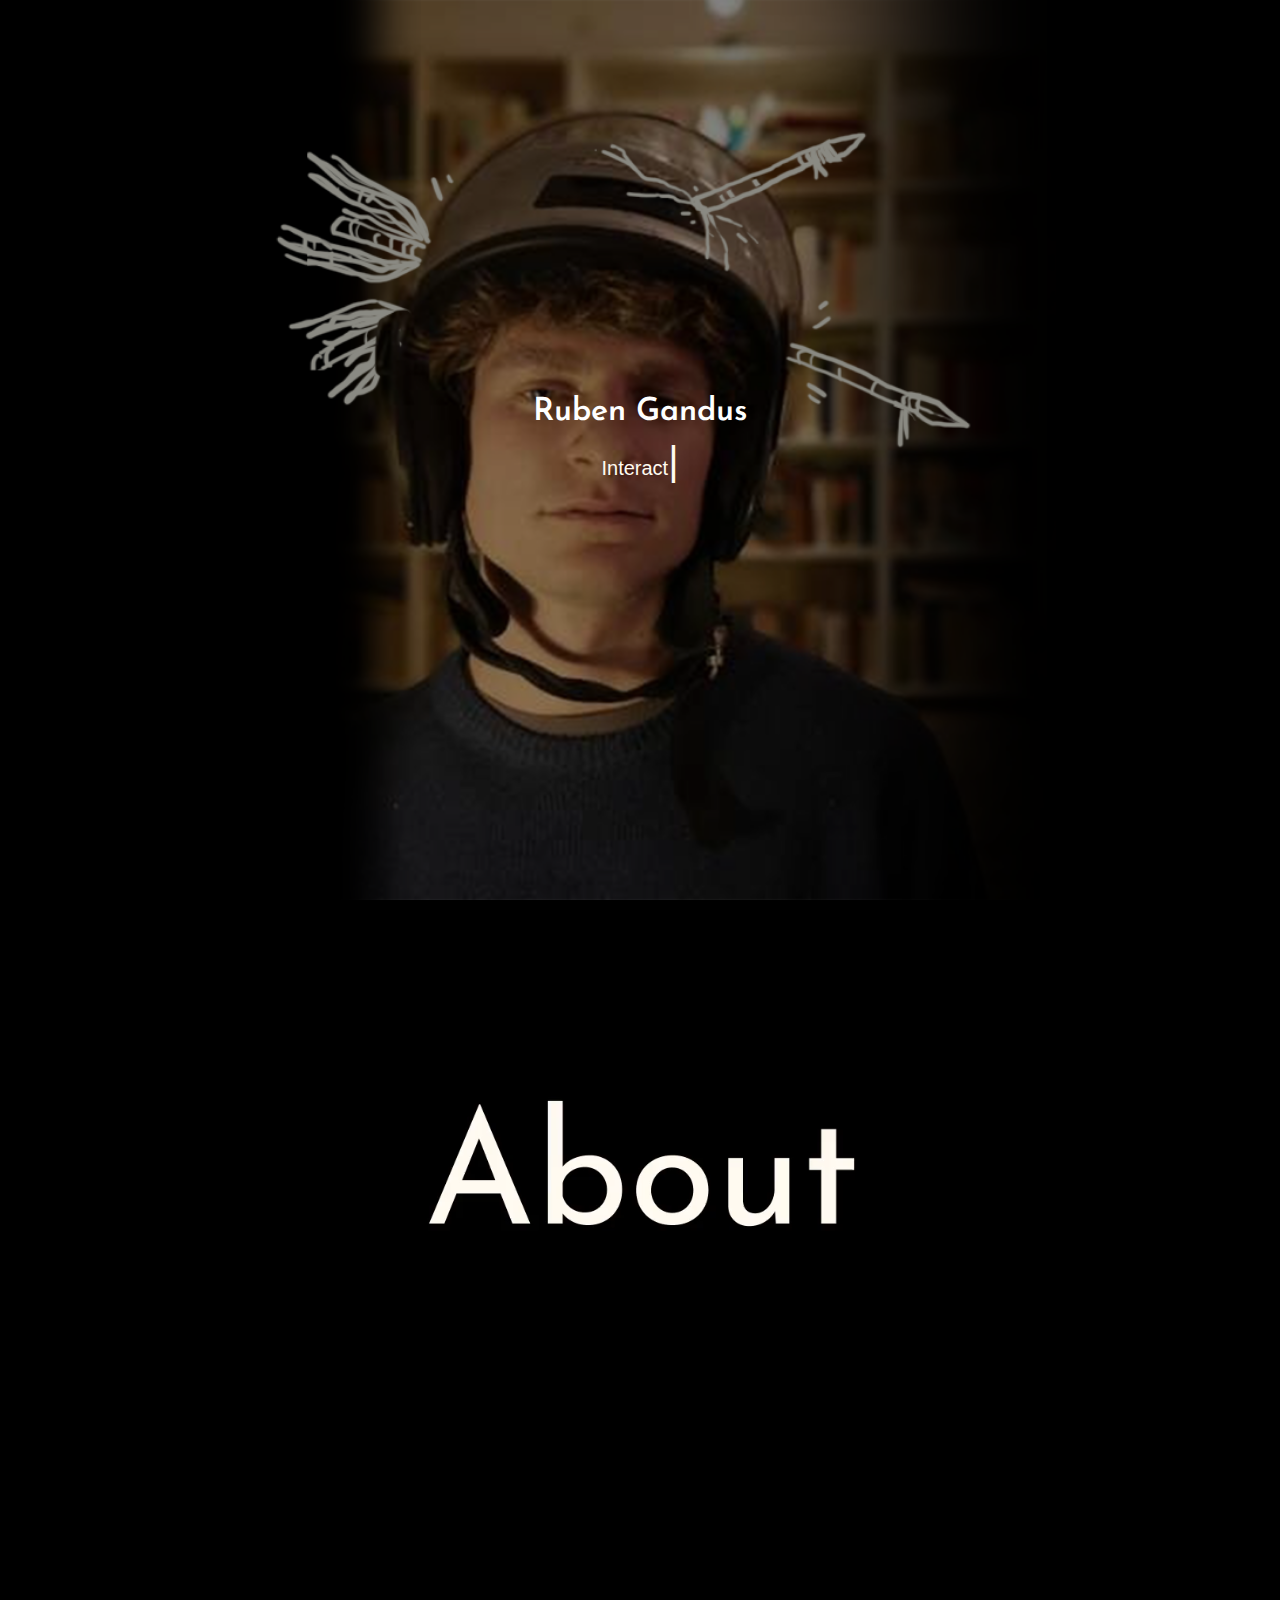
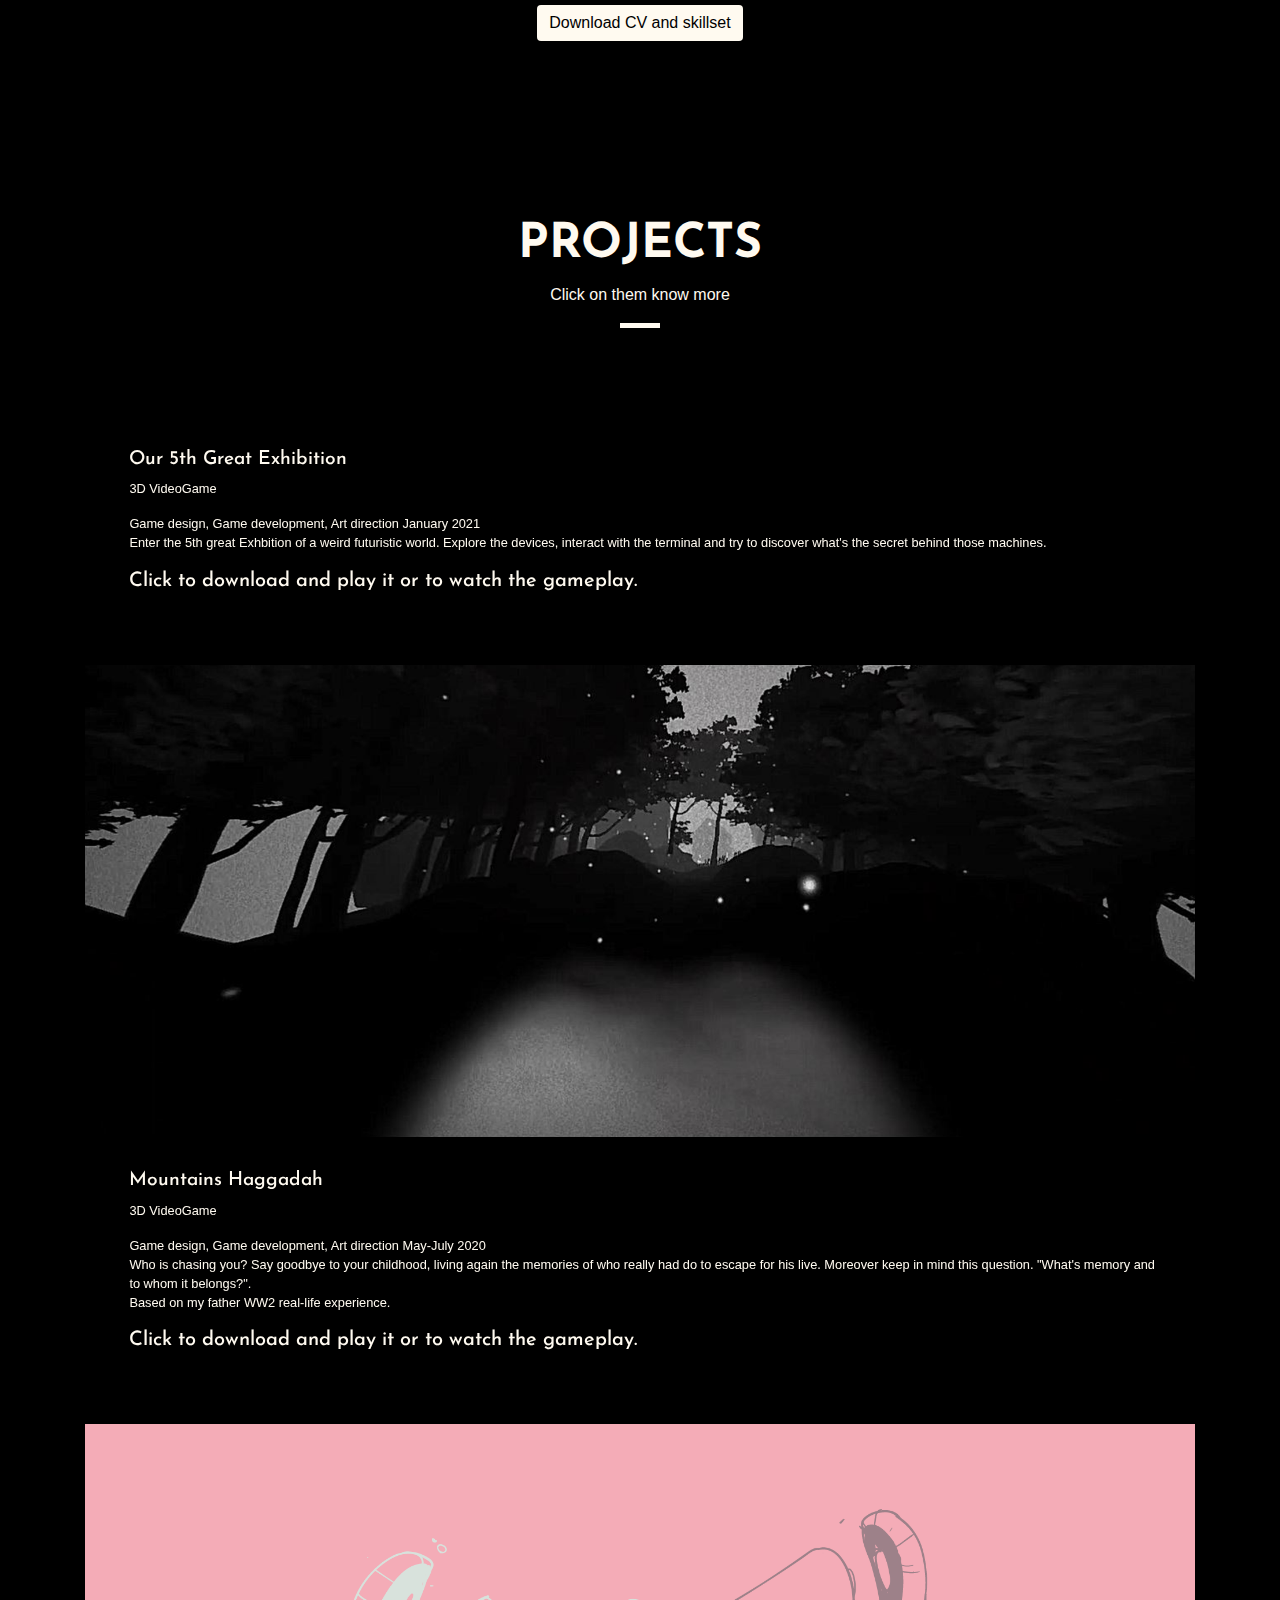
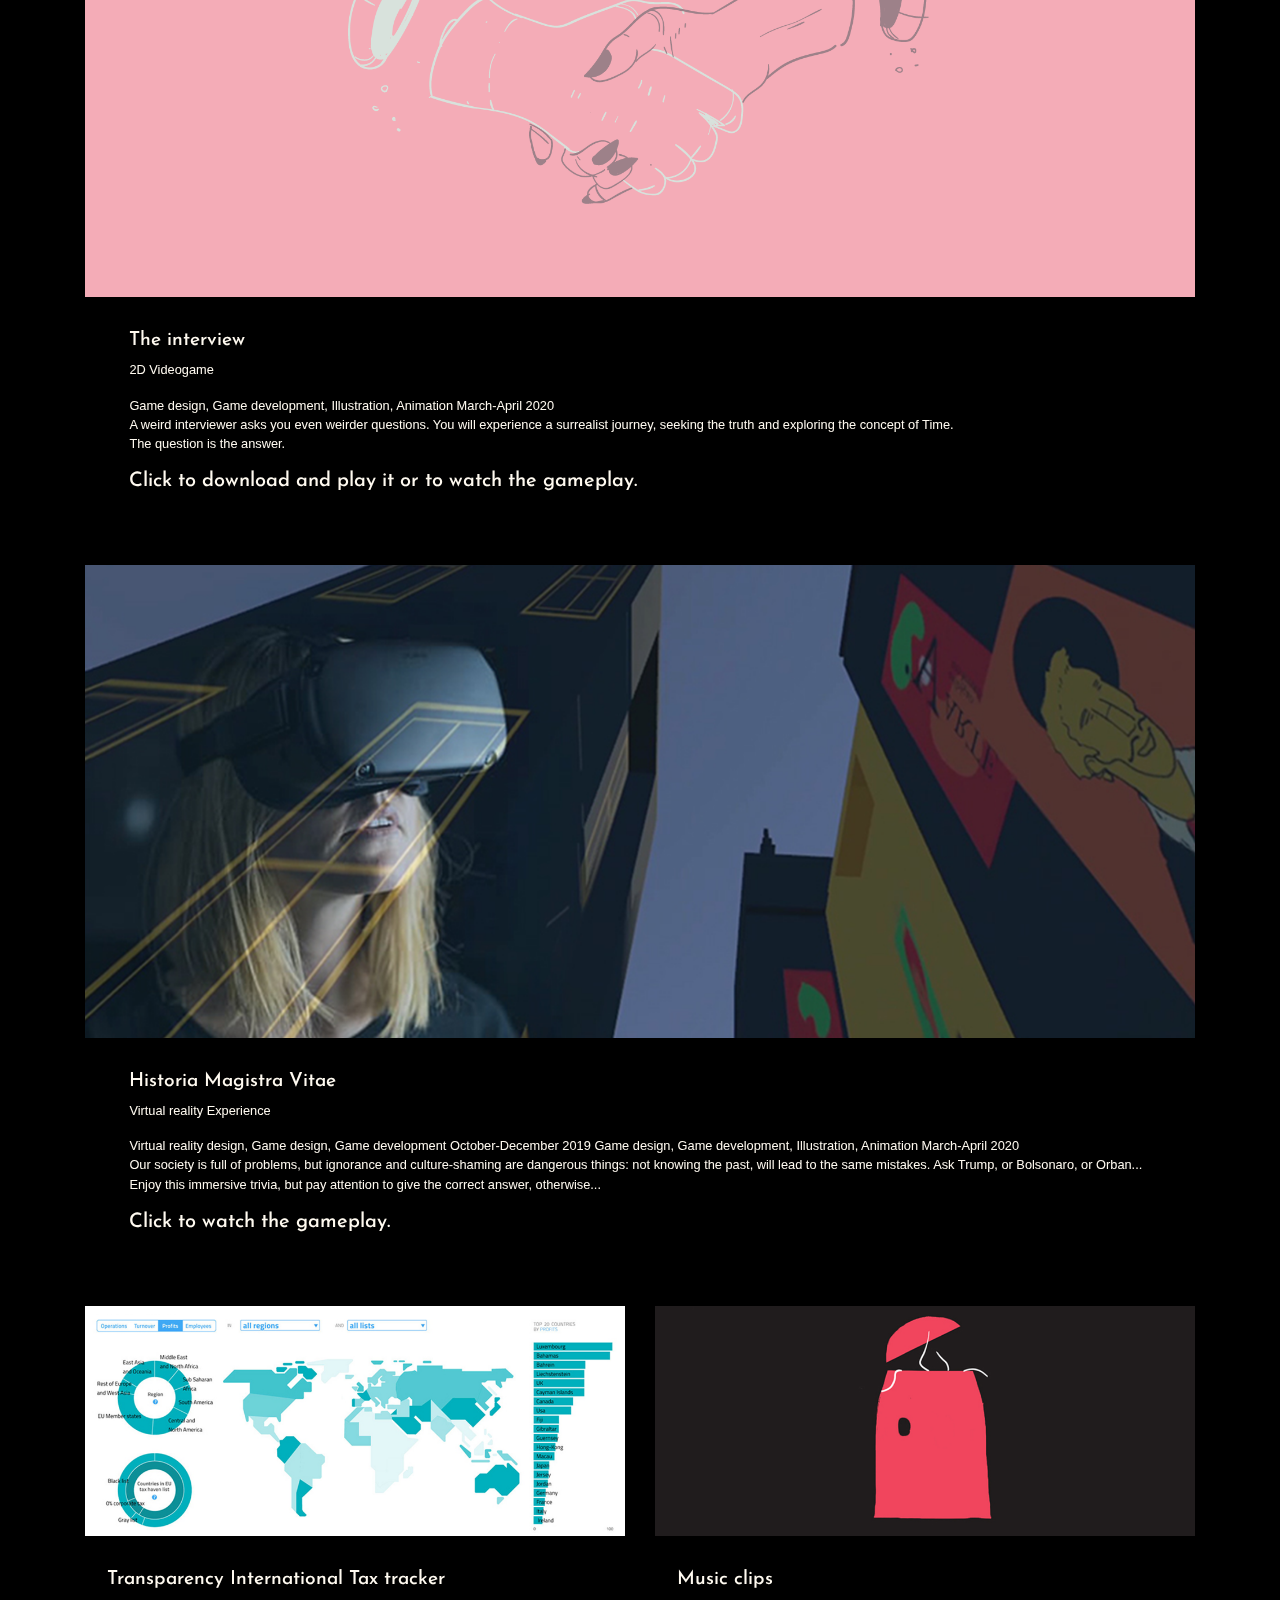
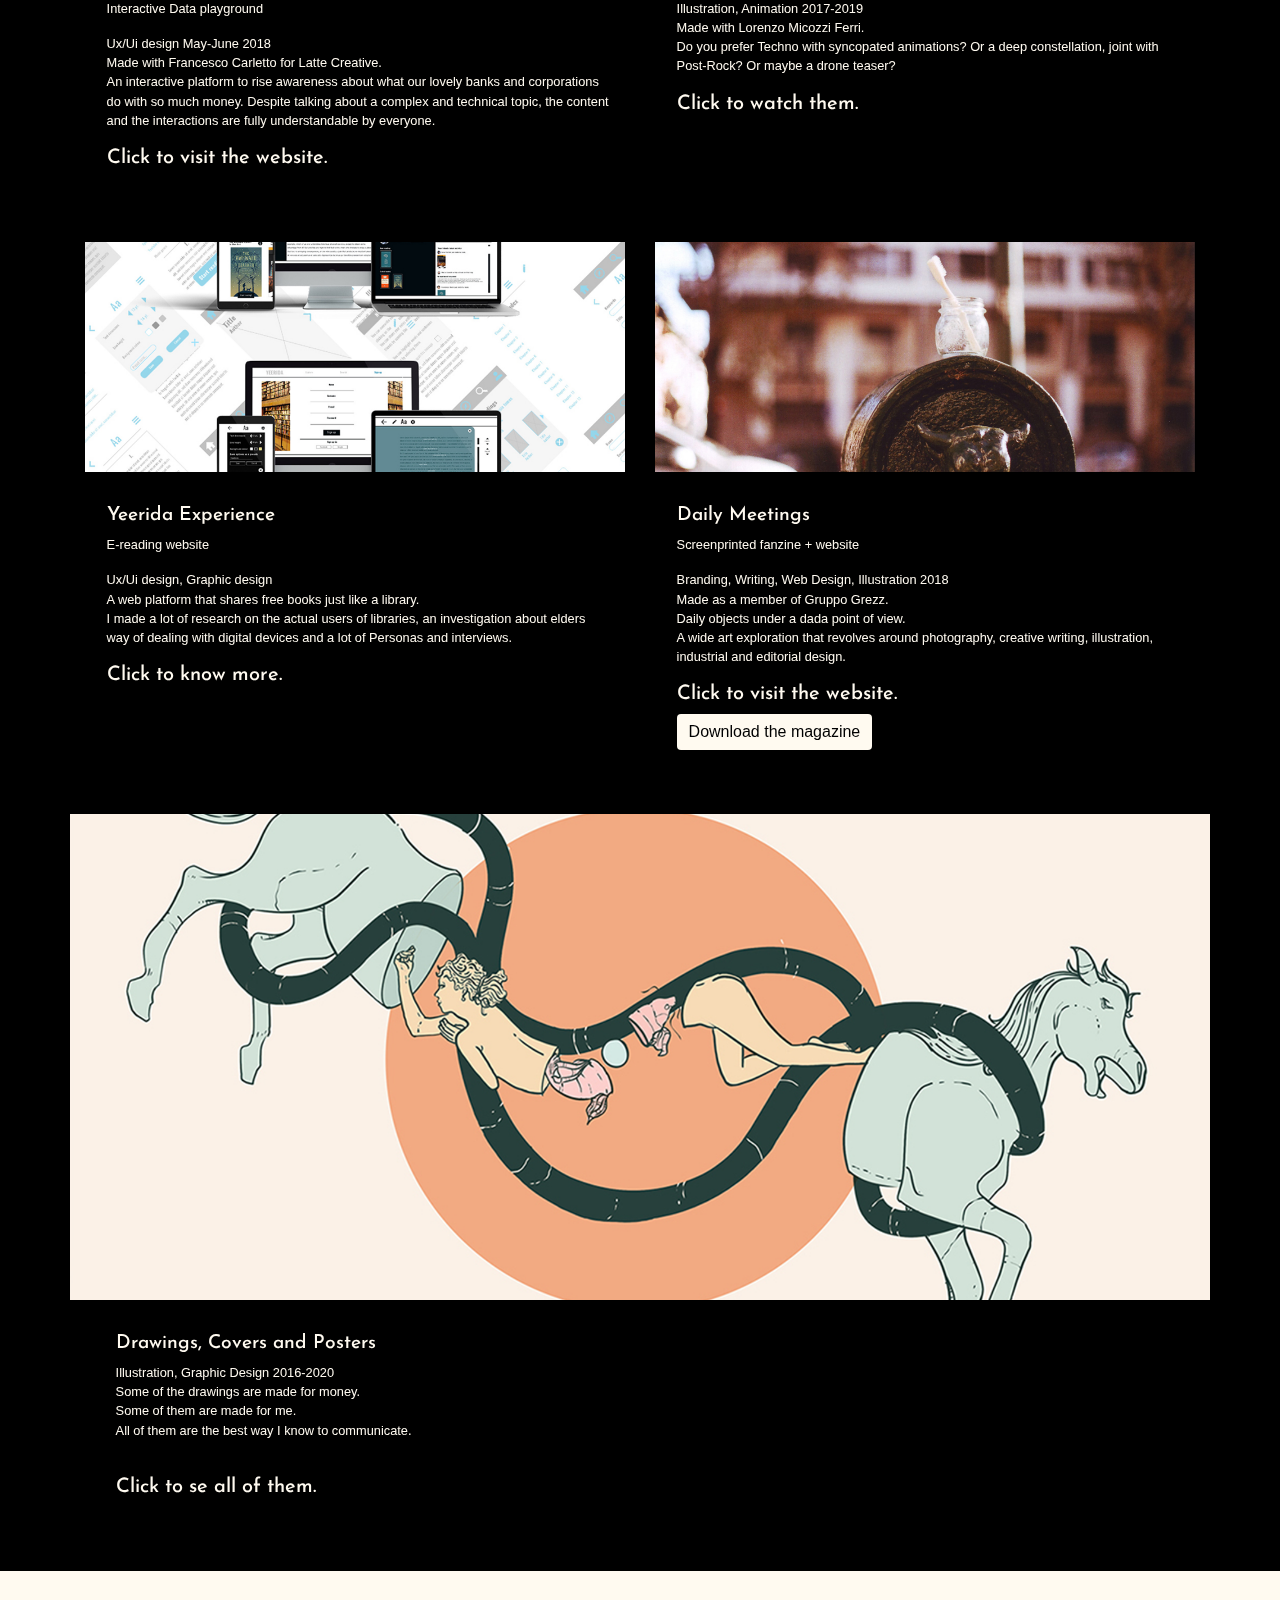
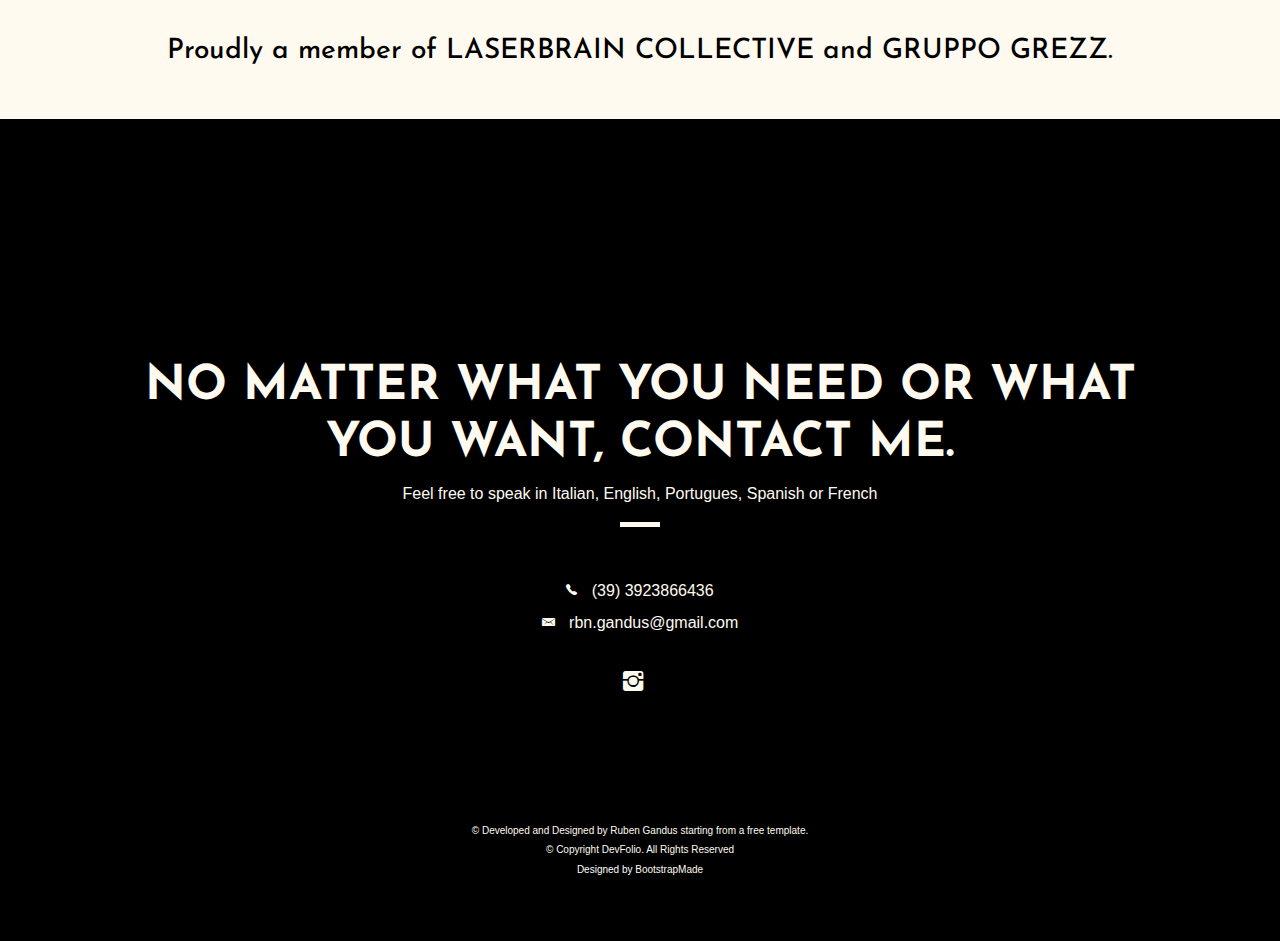
==== commit c99ba946: "Our5thGreatExhibition sectio  added" ====
--- a/index.html
+++ b/index.html
@@ -116,6 +116,37 @@
           </div>
         </div>
       </div>
+      
+        <div class="row">
+        <div class="col-md-12">
+          <div class="work-box">
+       
+            <a class="nodeco" href="https://ruben-gandus.itch.io/our-5th-great-exhibition" target="_blank">
+              <div class="work-img">
+         
+                <img src="img/cover5th.png" alt="" class="img-fluid">
+              </div>
+              <div class="work-content">
+                <div class="row">
+                  <div class="col-sm-12">
+                    <h2 class="w-title">Our 5th Great Exhibition</h2>
+                        <div class="w-more">
+                            <p class="subtitle-a">3D VideoGame</p>
+                    <div>
+                      <span class="w-ctegory">Game design, Game development, Art direction</span>  <span class="w-date">January 2021</span>
+                      <p>Enter the 5th great Exhbition of a weird futuristic world. Explore the devices, interact with the terminal and try to discover
+                        what's the secret behind those machines.  </p>
+                       <h5 class="click">    
+                           Click to download and play it or to watch the gameplay.</h5>
+                    </div>
+                      </div>
+                </div>
+                  </div>
+              </div>
+            </a>
+          </div>
+        </div>
+        </div>
       <div class="row">
         <div class="col-md-12">
           <div class="work-box">
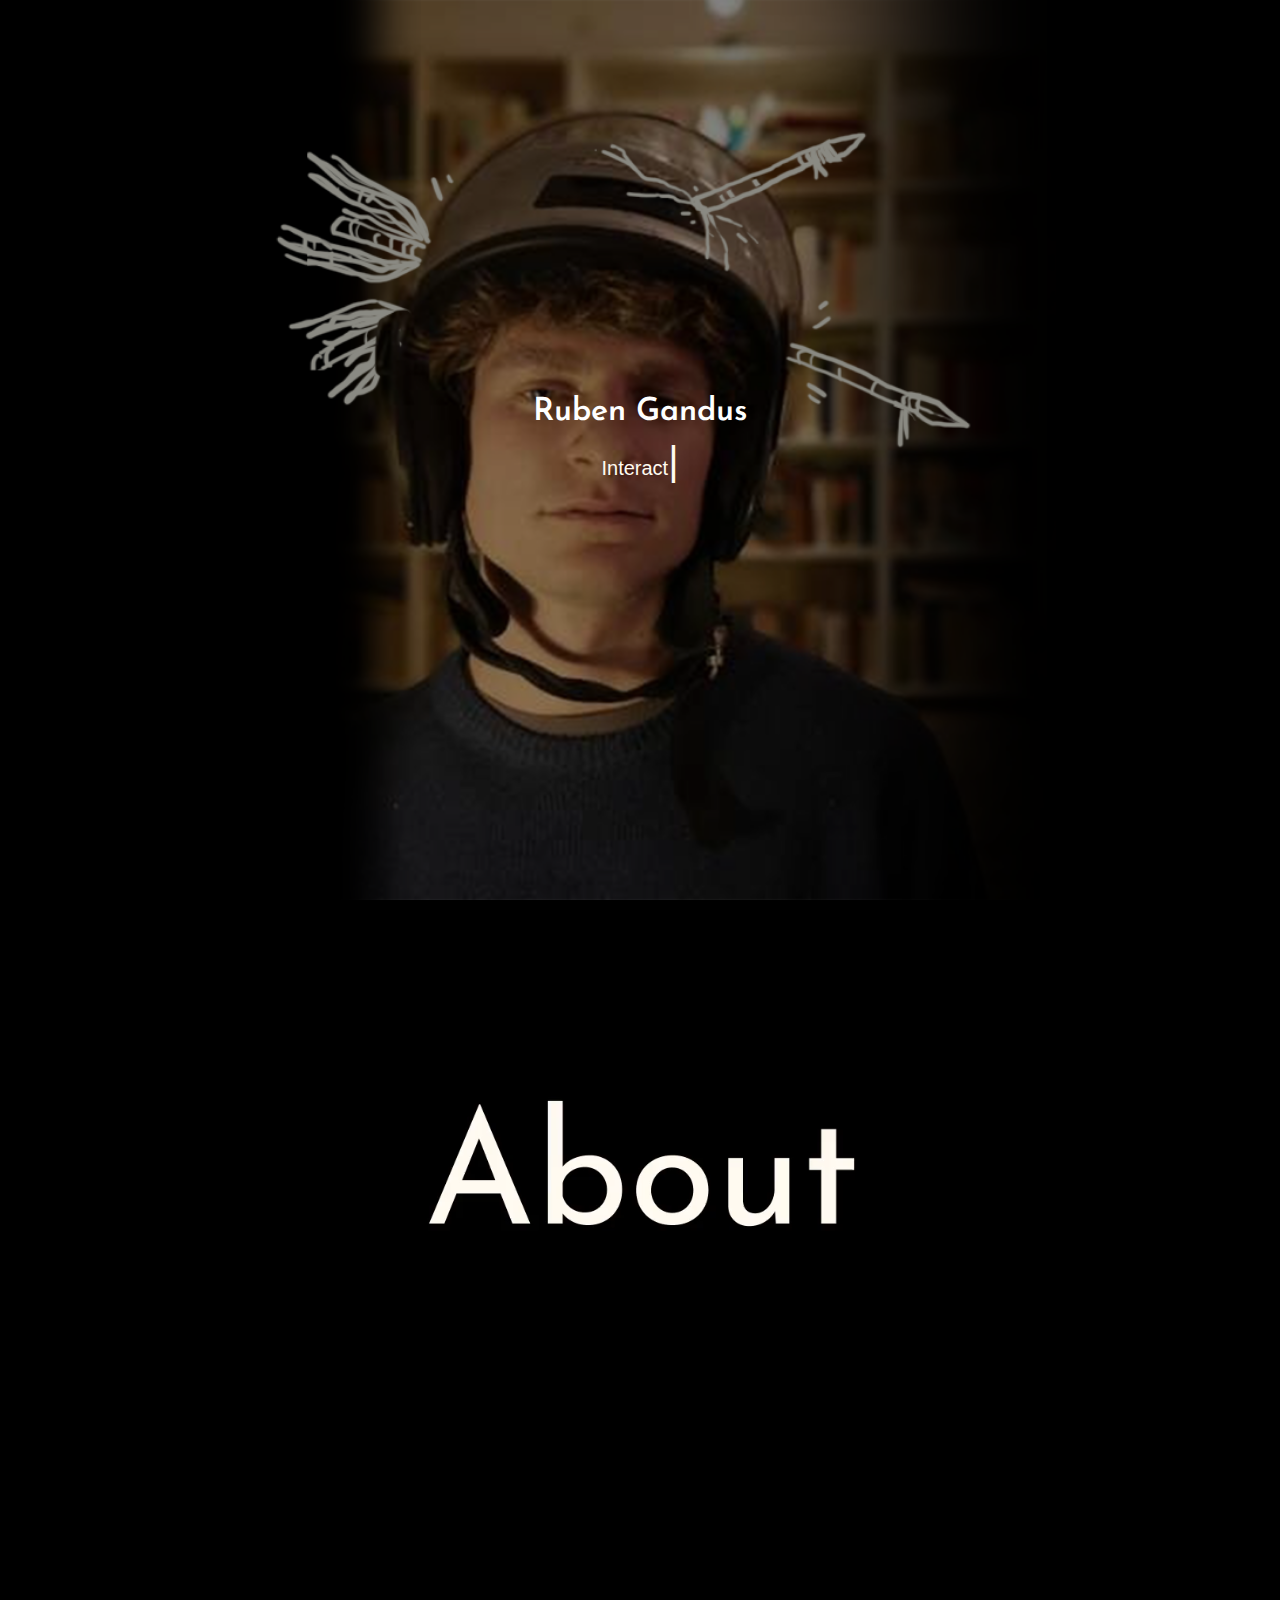
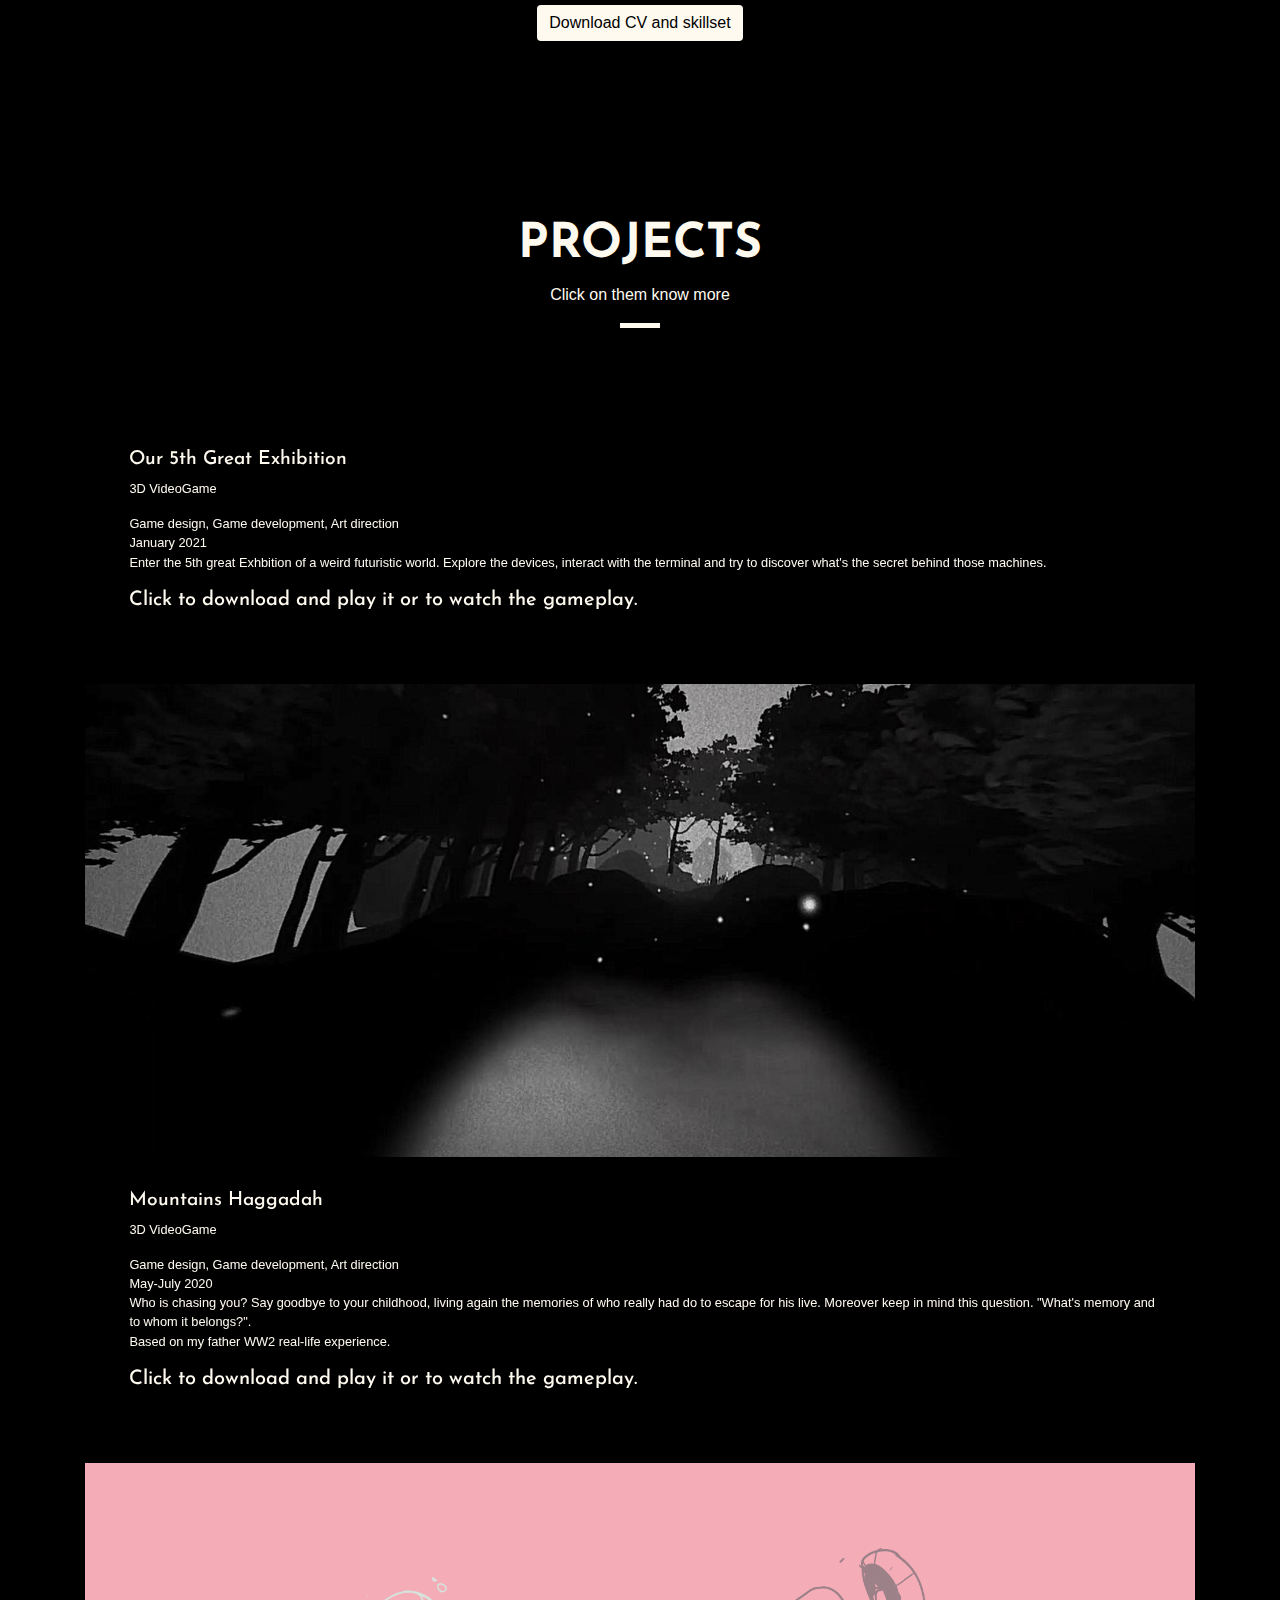
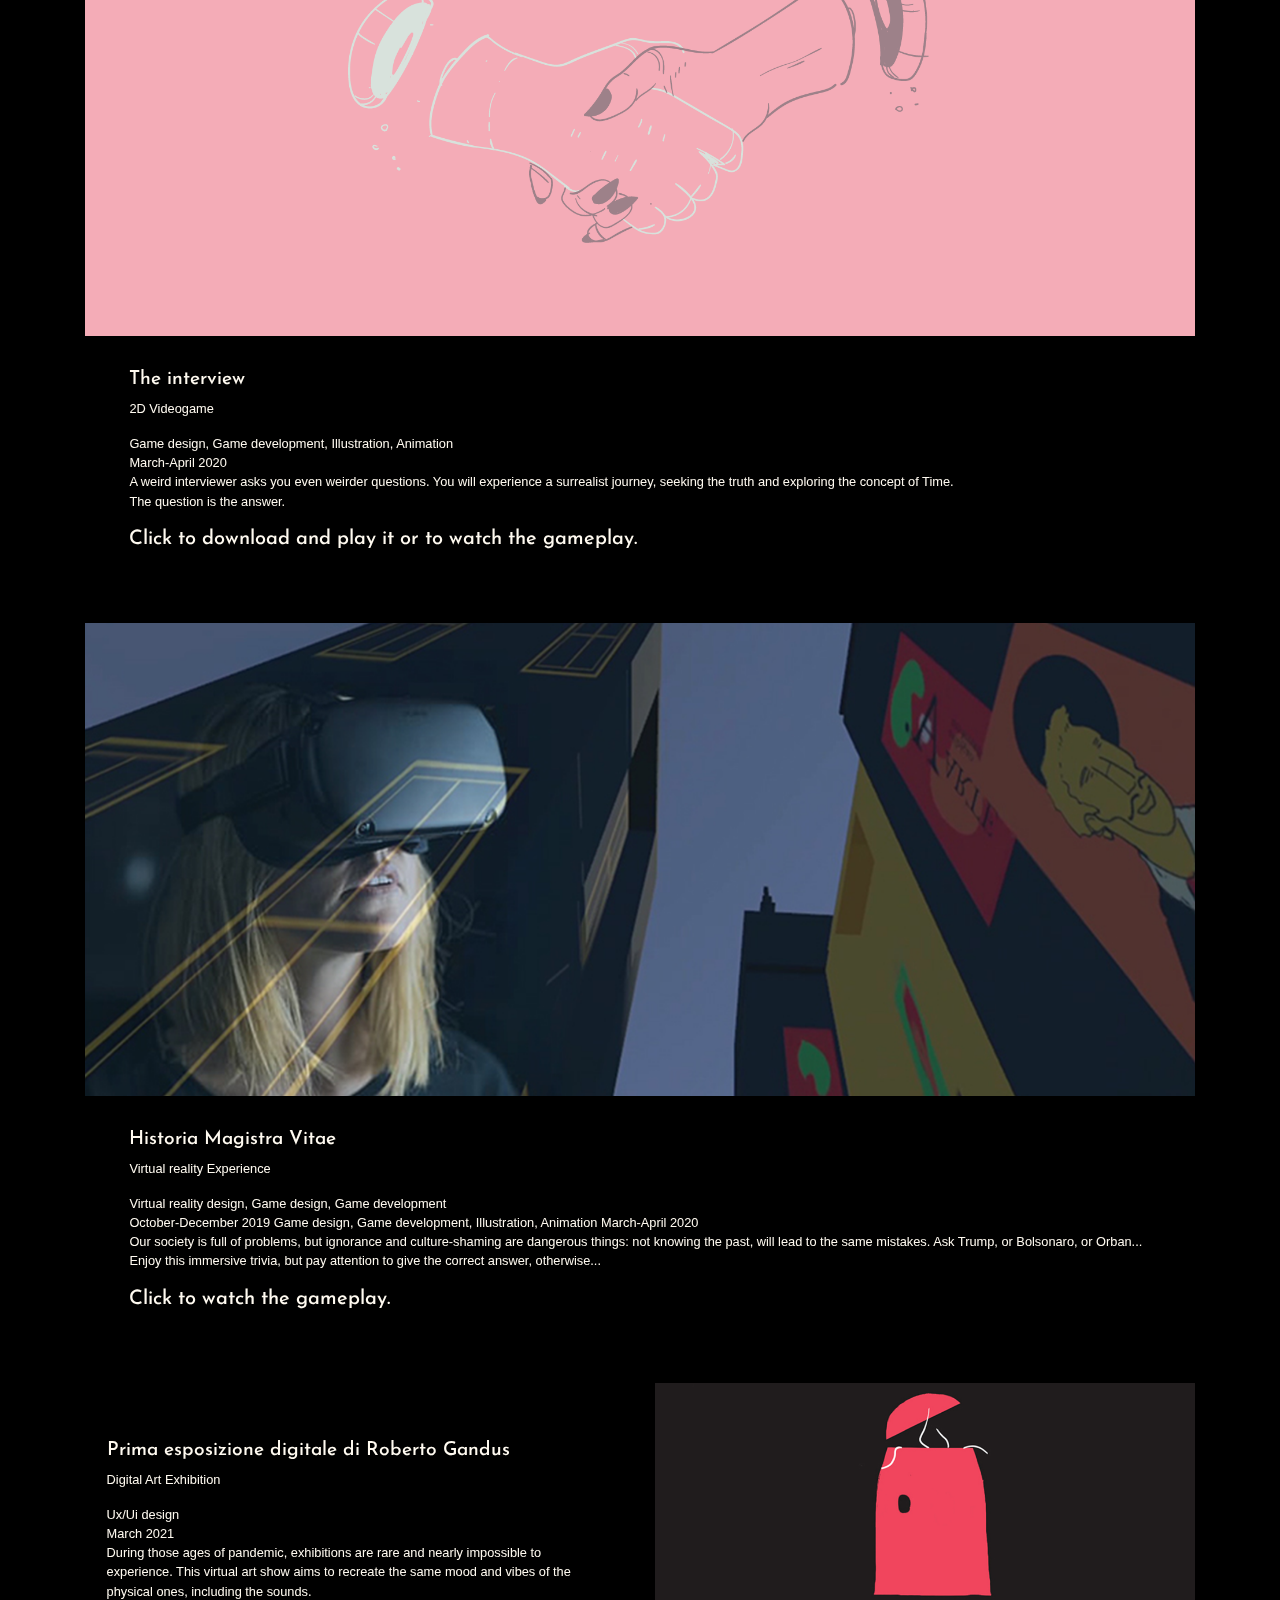
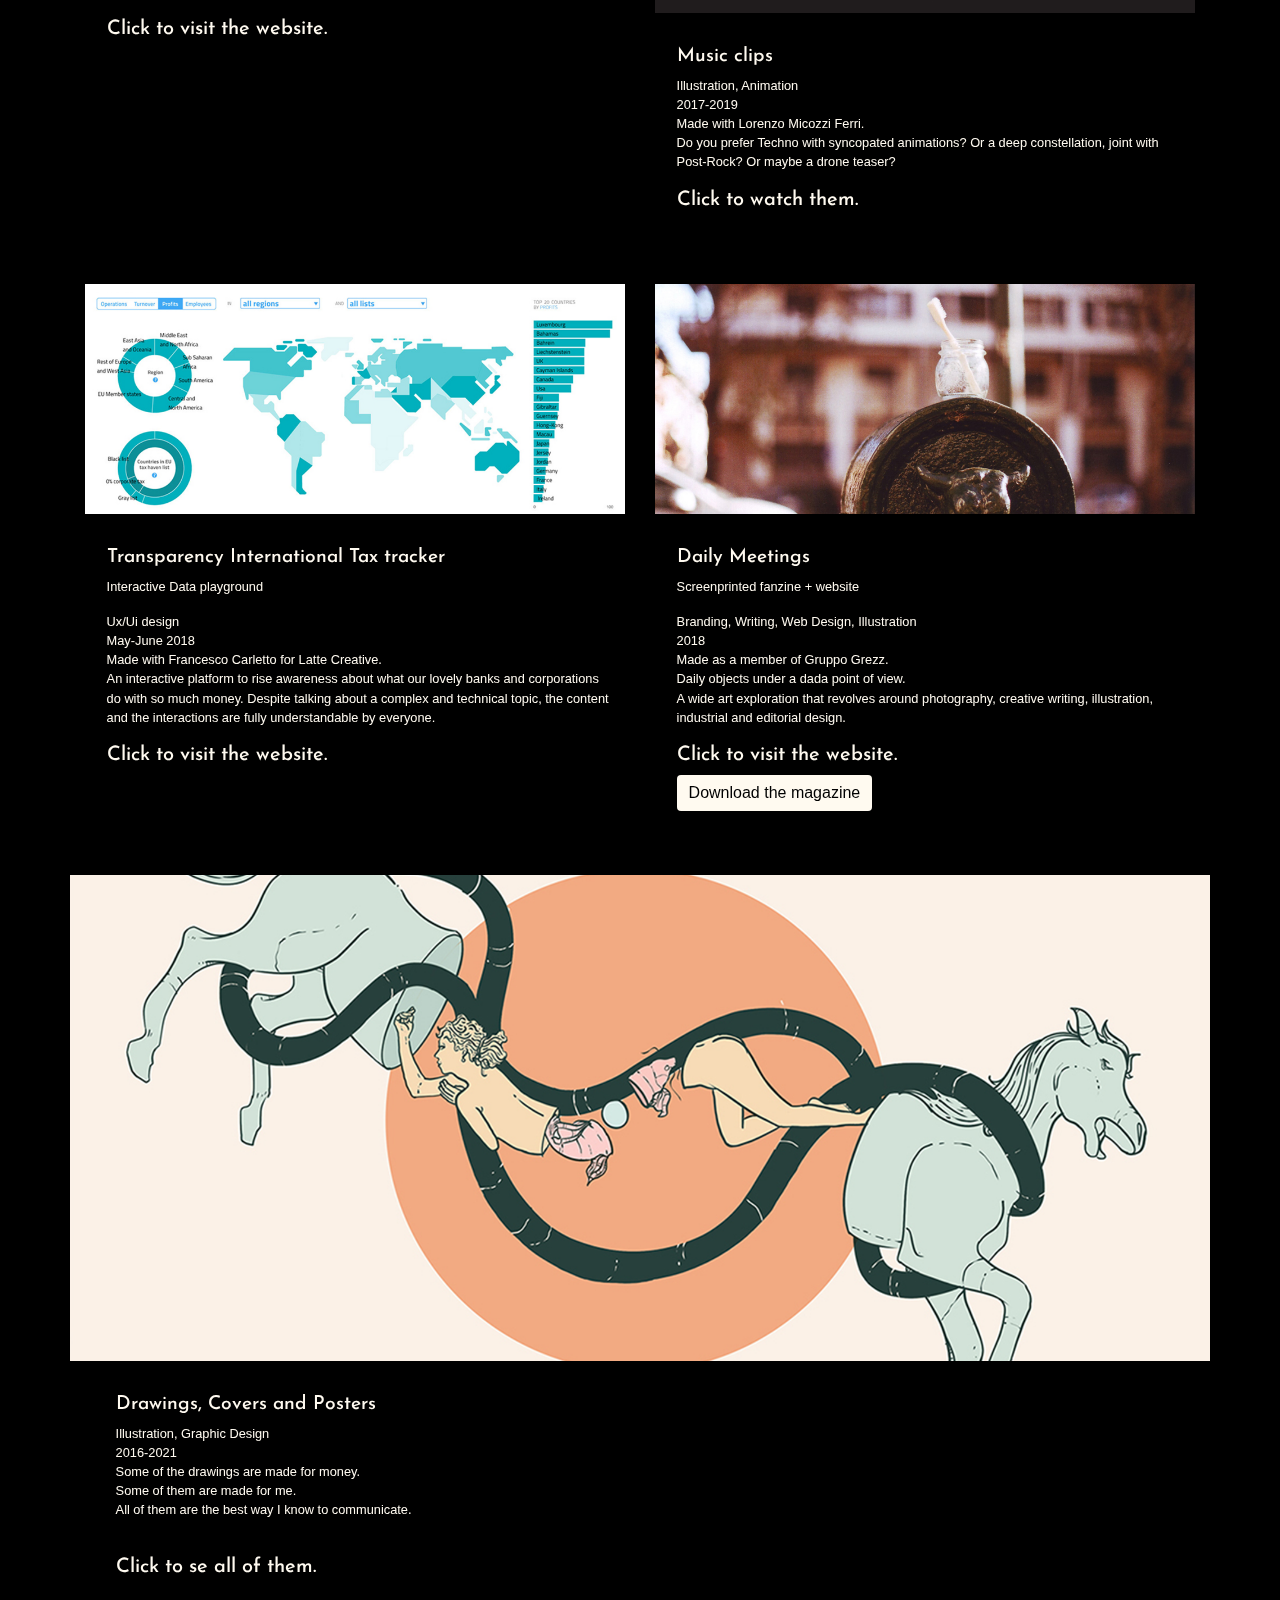
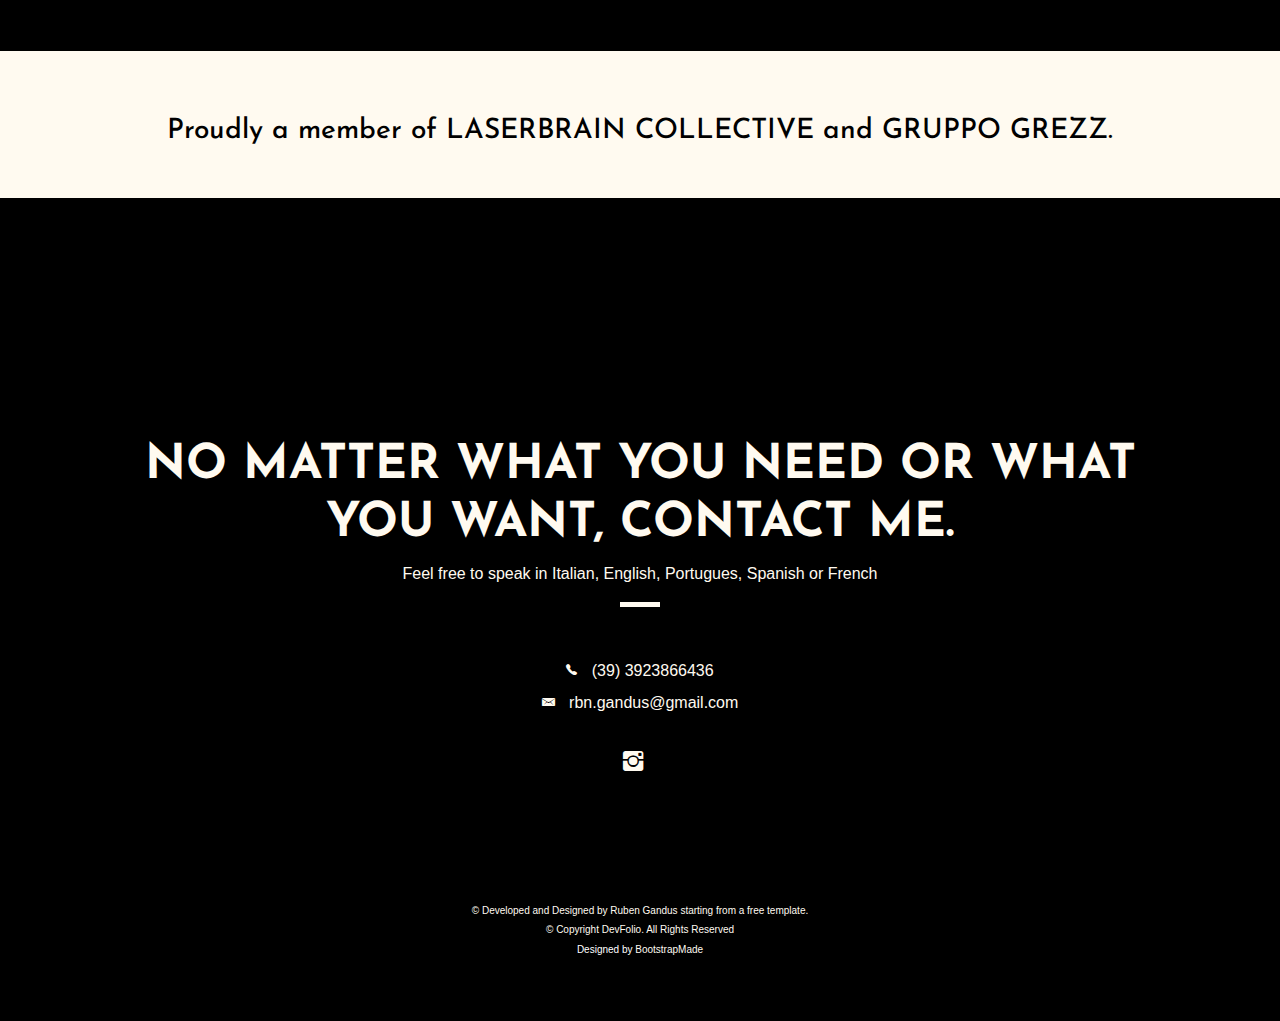
==== commit 428ac425: "Virtual Exhibition added" ====
--- a/index.html
+++ b/index.html
@@ -133,7 +133,7 @@
                         <div class="w-more">
                             <p class="subtitle-a">3D VideoGame</p>
                     <div>
-                      <span class="w-ctegory">Game design, Game development, Art direction</span>  <span class="w-date">January 2021</span>
+                      <span class="w-ctegory">Game design, Game development, Art direction</span> <br>  <span class="w-date">January 2021</span>
                       <p>Enter the 5th great Exhbition of a weird futuristic world. Explore the devices, interact with the terminal and try to discover
                         what's the secret behind those machines.  </p>
                        <h5 class="click">    
@@ -163,7 +163,7 @@
                         <div class="w-more">
                             <p class="subtitle-a">3D VideoGame</p>
                     <div>
-                      <span class="w-ctegory">Game design, Game development, Art direction</span>  <span class="w-date">May-July 2020</span>
+                      <span class="w-ctegory">Game design, Game development, Art direction</span> <br>  <span class="w-date">May-July 2020</span>
                       <p>Who is chasing you? Say goodbye to your childhood, living again the memories of who really had do to escape for his live. Moreover keep in mind this question. "What's memory and to whom it belongs?".
                           <br>Based on my father WW2 real-life experience. </p>
                        <h5 class="click">    
@@ -190,7 +190,7 @@
                     <h2 class="w-title">The interview</h2>
                     <div class="w-more">
                                                     <p class="subtitle-a">2D Videogame</p>
-                      <span class="w-ctegory">Game design, Game development, Illustration, Animation</span> <span class="w-date">March-April 2020</span>
+                      <span class="w-ctegory">Game design, Game development, Illustration, Animation</span> <br>  <span class="w-date">March-April 2020</span>
                              <p>A weird interviewer asks you even weirder questions. You will experience a surrealist journey, seeking the truth and exploring the concept of Time.
                           <br>The question is the answer.
                                  <br></p>
@@ -218,7 +218,7 @@
                     <h2 class="w-title">Historia Magistra Vitae</h2>
                     <div class="w-more">
                         <p class="subtitle-a">Virtual reality Experience</p>
-                      <span class="w-ctegory">Virtual reality design, Game design, Game development</span>  <span class="w-date">October-December 2019</span>
+                      <span class="w-ctegory">Virtual reality design, Game design, Game development</span> <br>  <span class="w-date">October-December 2019</span>
                           <span class="w-ctegory">Game design, Game development, Illustration, Animation</span> <span class="w-date">March-April 2020</span>
                              <p>Our society is full of problems, but ignorance and culture-shaming are dangerous things: not knowing the past, will lead to the same mistakes. Ask Trump, or Bolsonaro, or Orban...
                           <br> Enjoy this immersive trivia, but pay attention to give the correct answer, otherwise... </p> 
@@ -237,6 +237,58 @@
                           <div class="row">
         <div class="col-md-6">
           <div class="work-box">
+            <a class="nodeco" href="https://esposizionedigitale-robertogandus.com/" target="_blank">
+              <div class="work-img">
+                <img src="img/coverexpo.png" alt="" class="img-fluid">
+              </div>
+              <div class="work-content">
+                <div class="row">
+                  <div class="col-sm-12">
+                    <h2 class="w-title">Prima esposizione digitale di Roberto Gandus</h2>
+                    <div class="w-more">
+                         <p class="subtitle-a">Digital Art Exhibition</p>
+                      <span class="w-ctegory">Ux/Ui design</span> <br>  <span class="w-date">March 2021</span>
+                                         <p>During those ages of pandemic, exhibitions are rare and nearly impossible to experience. This virtual art show aims to recreate the same mood and vibes of the physical ones, including the sounds.</p>
+                        <h5 class="click">Click to visit the website.</h5>
+         
+                    </div>
+                  </div>
+                
+                </div>
+              </div>
+            </a>
+          </div>
+        </div>
+        <div class="col-md-6">
+          <div class="work-box">
+            <a class="nodeco" href="video.html" target="_blank">
+              <div class="work-img">
+                <img src="img/coverclips.png" alt="" class="img-fluid">
+              </div>
+              <div class="work-content">
+                <div class="row">
+                  <div class="col-sm-12">
+                    <h2 class="w-title">Music clips</h2>
+                    <div class="w-more">
+                      
+                      <span class="w-ctegory">Illustration, Animation</span> <br>  <span class="w-date">2017-2019</span>
+                           <p>Made with Lorenzo Micozzi Ferri.
+                          <br> Do you prefer Techno with syncopated animations? Or a deep constellation, joint with Post-Rock? Or maybe a drone teaser?   </p>
+                                <h5 class="click">Click to watch them.</h5>
+             
+                    </div>
+                  </div>
+               
+                </div>
+              </div>
+            </a>
+          </div>
+        </div>
+        
+      </div>
+                                <div class="row">
+        <div class="col-md-6">
+          <div class="work-box">
             <a class="nodeco" href="http://taxtracker.eu/" target="_blank">
               <div class="work-img">
                 <img src="img/coverti.png" alt="" class="img-fluid">
@@ -247,7 +299,7 @@
                     <h2 class="w-title">Transparency International Tax tracker</h2>
                     <div class="w-more">
                          <p class="subtitle-a">Interactive Data playground</p>
-                      <span class="w-ctegory">Ux/Ui design</span> <span class="w-date">May-June 2018</span>
+                      <span class="w-ctegory">Ux/Ui design</span> <br>  <span class="w-date">May-June 2018</span>
                                          <p>Made with Francesco Carletto for Latte Creative.
                           <br> An interactive platform to rise awareness about what our lovely banks and corporations do with so much money. Despite talking about a complex and technical topic, the content and the interactions are fully understandable by everyone.       </p>
                         <h5 class="click">Click to visit the website.</h5>
@@ -260,59 +312,7 @@
             </a>
           </div>
         </div>
-        <div class="col-md-6">
-          <div class="work-box">
-            <a class="nodeco" href="video.html" target="_blank">
-              <div class="work-img">
-                <img src="img/coverclips.png" alt="" class="img-fluid">
-              </div>
-              <div class="work-content">
-                <div class="row">
-                  <div class="col-sm-12">
-                    <h2 class="w-title">Music clips</h2>
-                    <div class="w-more">
-                      
-                      <span class="w-ctegory">Illustration, Animation</span> <span class="w-date">2017-2019</span>
-                           <p>Made with Lorenzo Micozzi Ferri.
-                          <br> Do you prefer Techno with syncopated animations? Or a deep constellation, joint with Post-Rock? Or maybe a drone teaser?   </p>
-                                <h5 class="click">Click to watch them.</h5>
-             
-                    </div>
-                  </div>
-               
-                </div>
-              </div>
-            </a>
-          </div>
-        </div>
-        
-      </div>
-        <div class="row">
-        <div class="col-md-6" id="three">
-          <div class="work-box">
-            <a class="nodeco" href="https://vimeo.com/304337686" target="_blank">
-              <div class="work-img">
-                <img src="img/coveryerida.png" alt="" class="img-fluid">
-              </div>
-              <div class="work-content">
-                <div class="row">
-                  <div class="col-sm-12">
-                    <h2 class="w-title">Yeerida Experience</h2>
-                    <div class="w-more">
-                          <p class="subtitle-a">E-reading website</p>
-                      <span class="w-ctegory">Ux/Ui design, Graphic design</span> 
-                                 <p>A web platform that shares free books just like a library.
-                          <br> I made a lot of research on the actual users of libraries, an investigation about elders way of dealing with digital devices and a lot of Personas and interviews.
-                        </p>
-                        <h5 class="click">Click to know more.</h5>
-                    </div>
-                  </div>
-               
-                </div>
-              </div>
-            </a>
-          </div>
-        </div>
+
         <div class="col-md-6">
           <div class="work-box">
             <a class="nodeco" href="https://hungry-clarke-bfaef1.netlify.com/" target="_blank">
@@ -326,7 +326,7 @@
                     <h2 class="w-title">Daily Meetings</h2>
                     <div class="w-more">
                            <p class="subtitle-a">Screenprinted fanzine + website</p>
-                      <span class="w-ctegory">Branding, Writing, Web Design, Illustration</span> <span class="w-date">2018</span>
+                      <span class="w-ctegory">Branding, Writing, Web Design, Illustration</span> <br>  <span class="w-date">2018</span>
                            <p>Made as a member of Gruppo Grezz.
                           <br> Daily objects under a dada point of view.
                             <br>A wide art exploration that revolves around photography, creative writing, illustration, industrial and editorial design.
@@ -354,7 +354,7 @@
                   <div class="col-sm-12">
                     <h2 class="w-title">Drawings, Covers and Posters</h2>
                     <div class="w-more">
-                      <span class="w-ctegory">Illustration, Graphic Design</span> <span class="w-date">2016-2020</span>
+                      <span class="w-ctegory">Illustration, Graphic Design</span> <br>  <span class="w-date">2016-2021</span>
                         <p>Some of the drawings are made for money.
                           <br> Some of them are made for me.
                             <br>All of them are the best way I know to communicate.</p>
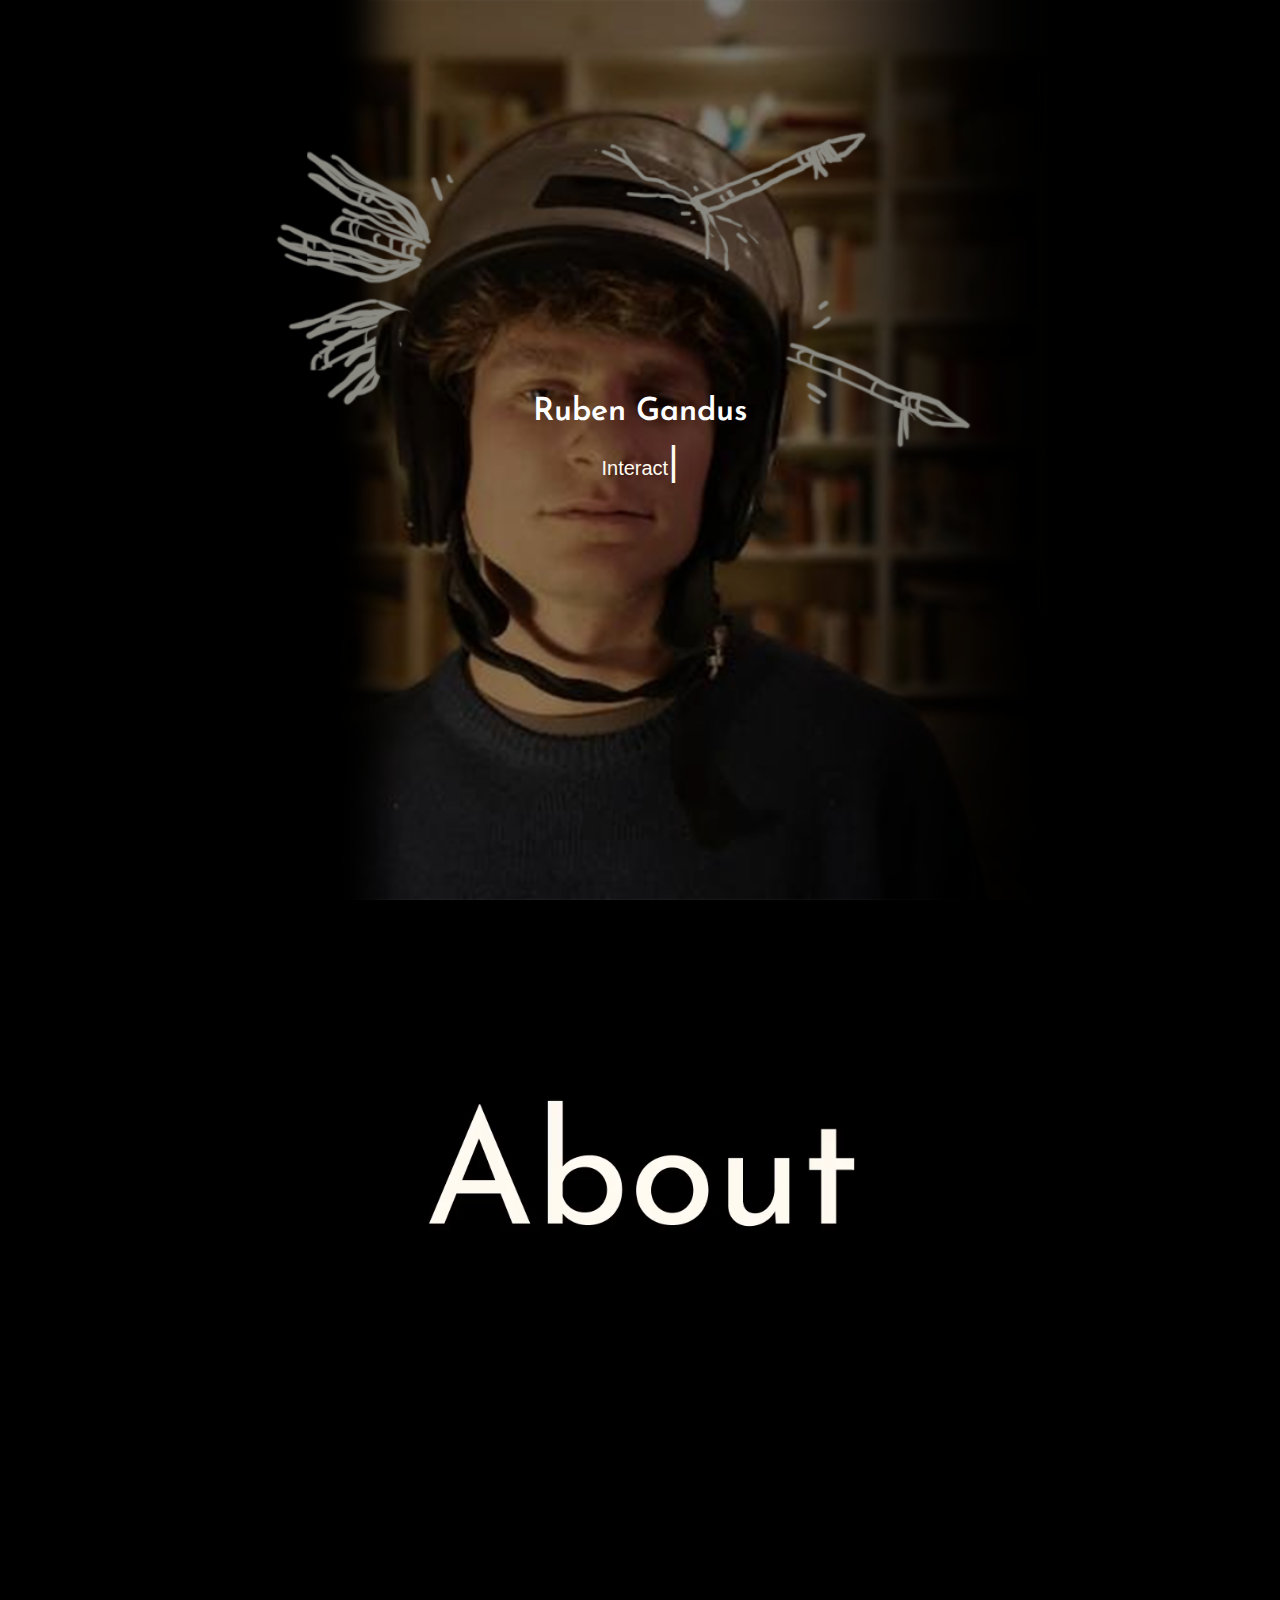
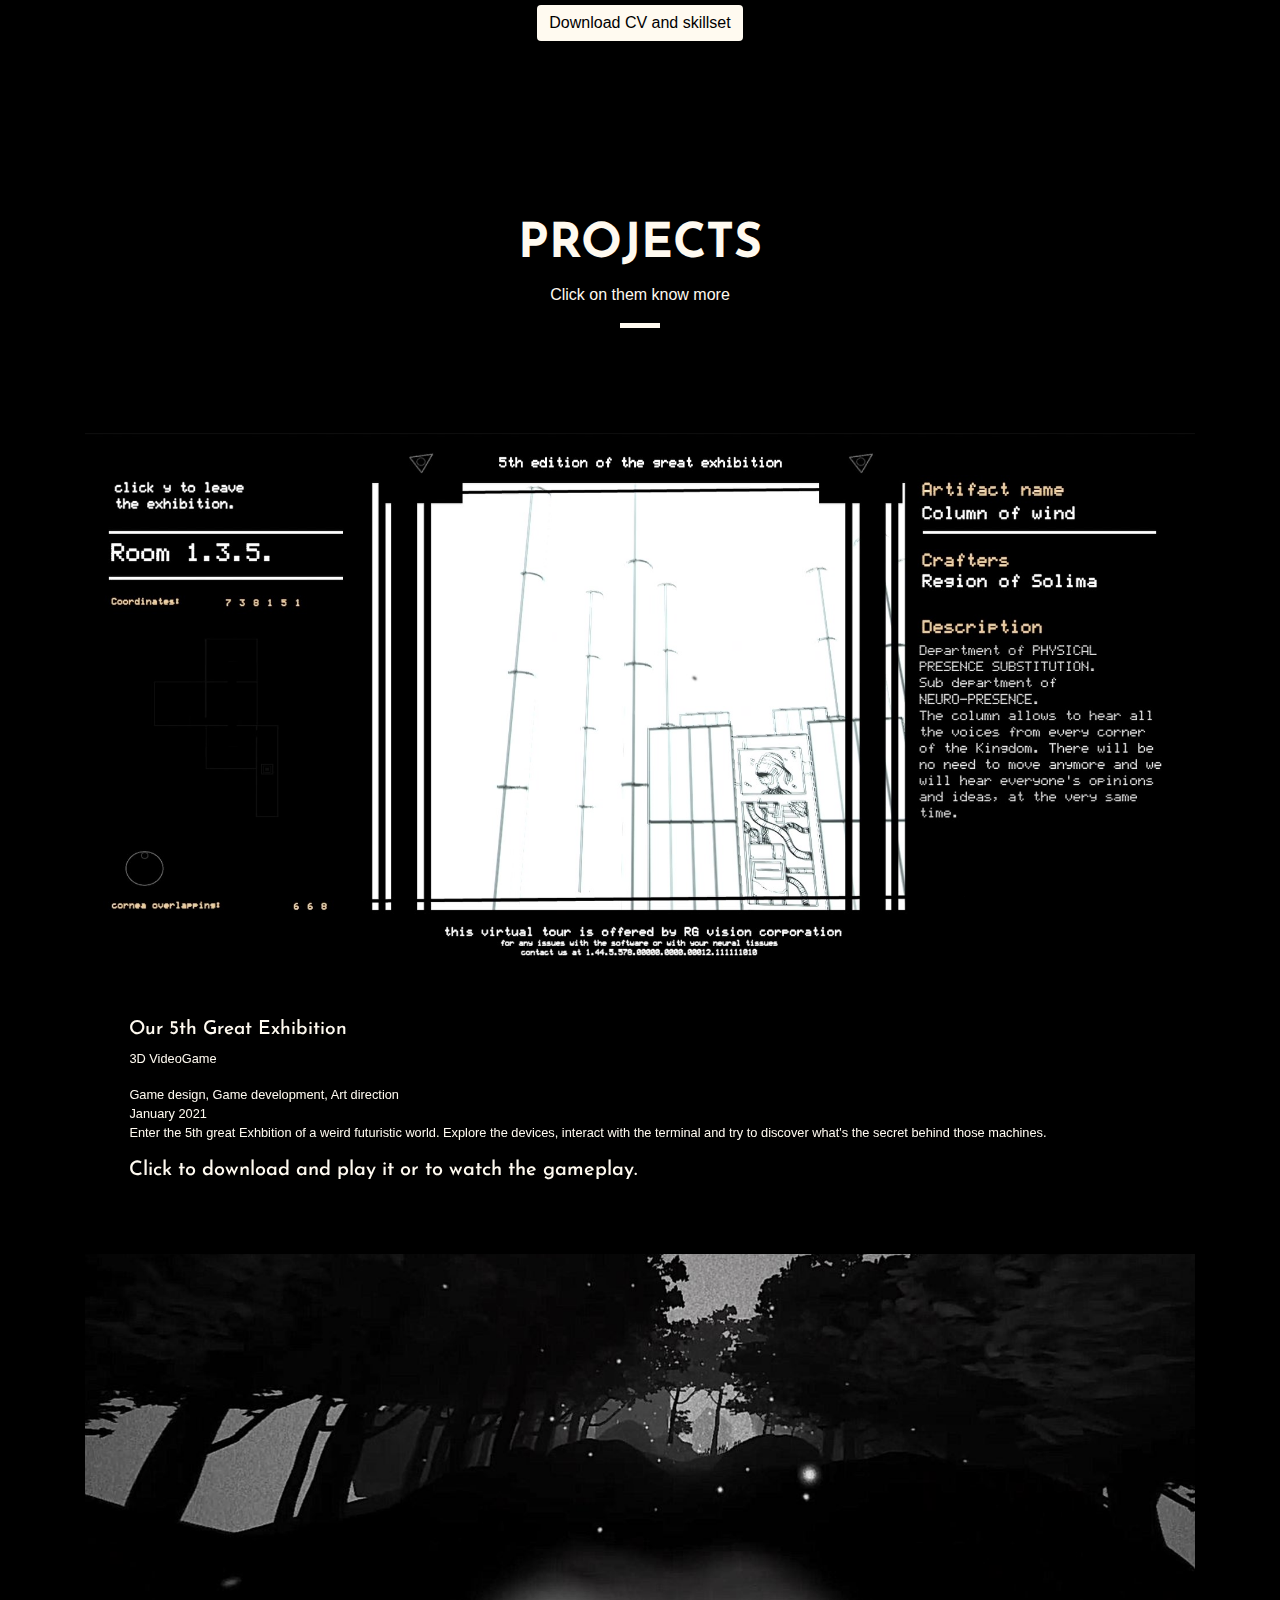
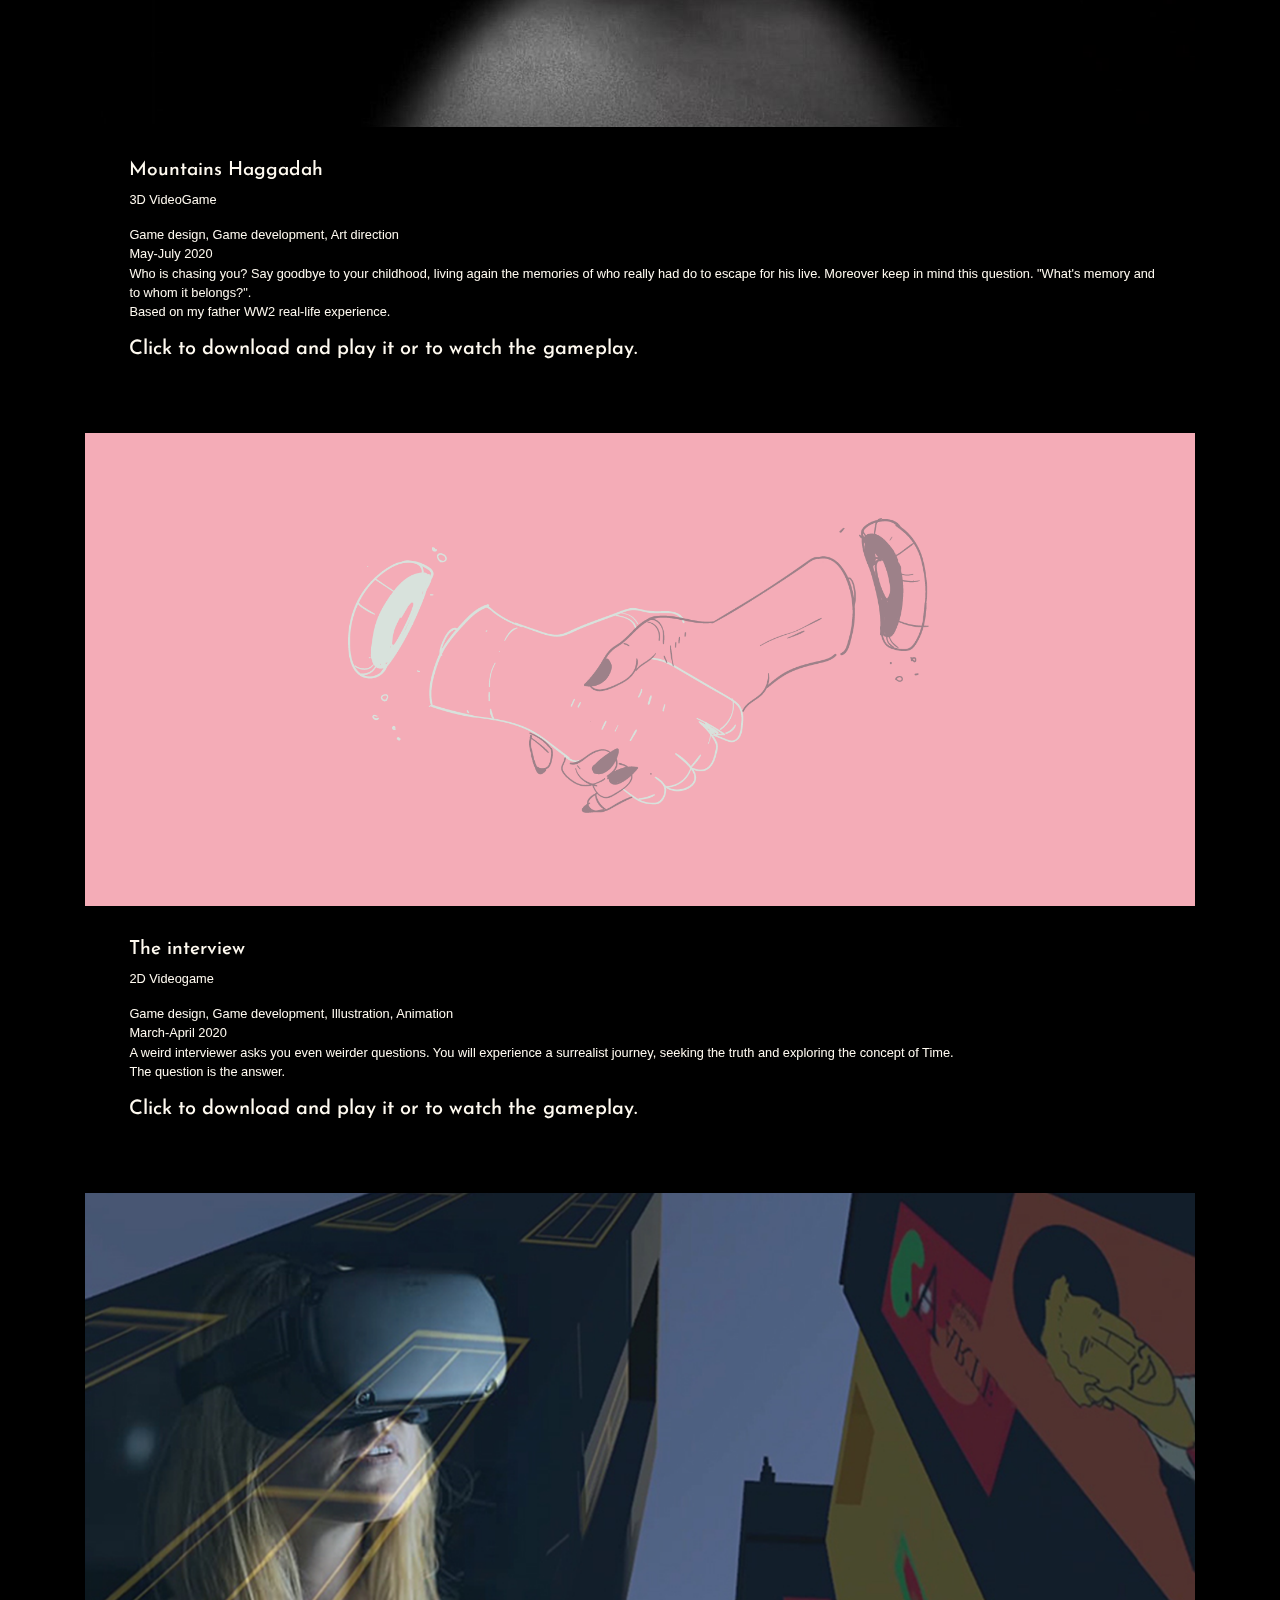
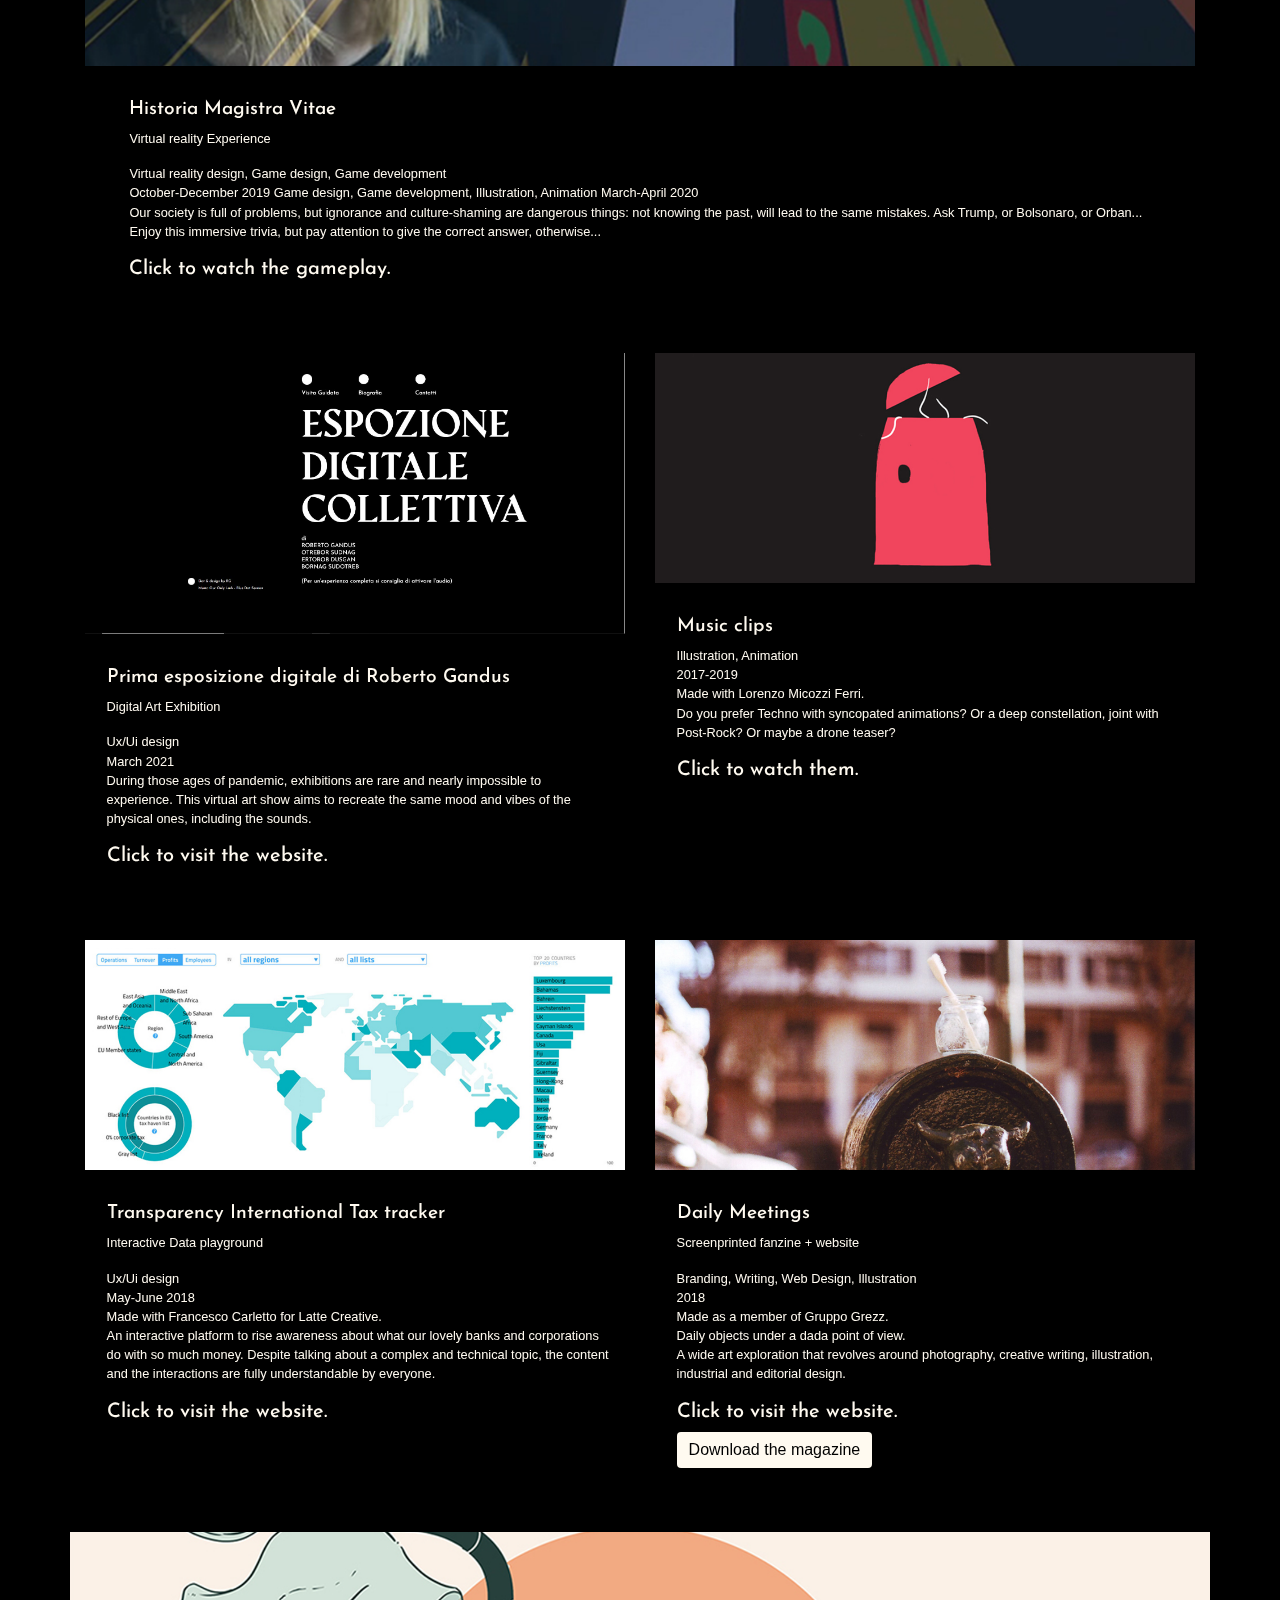
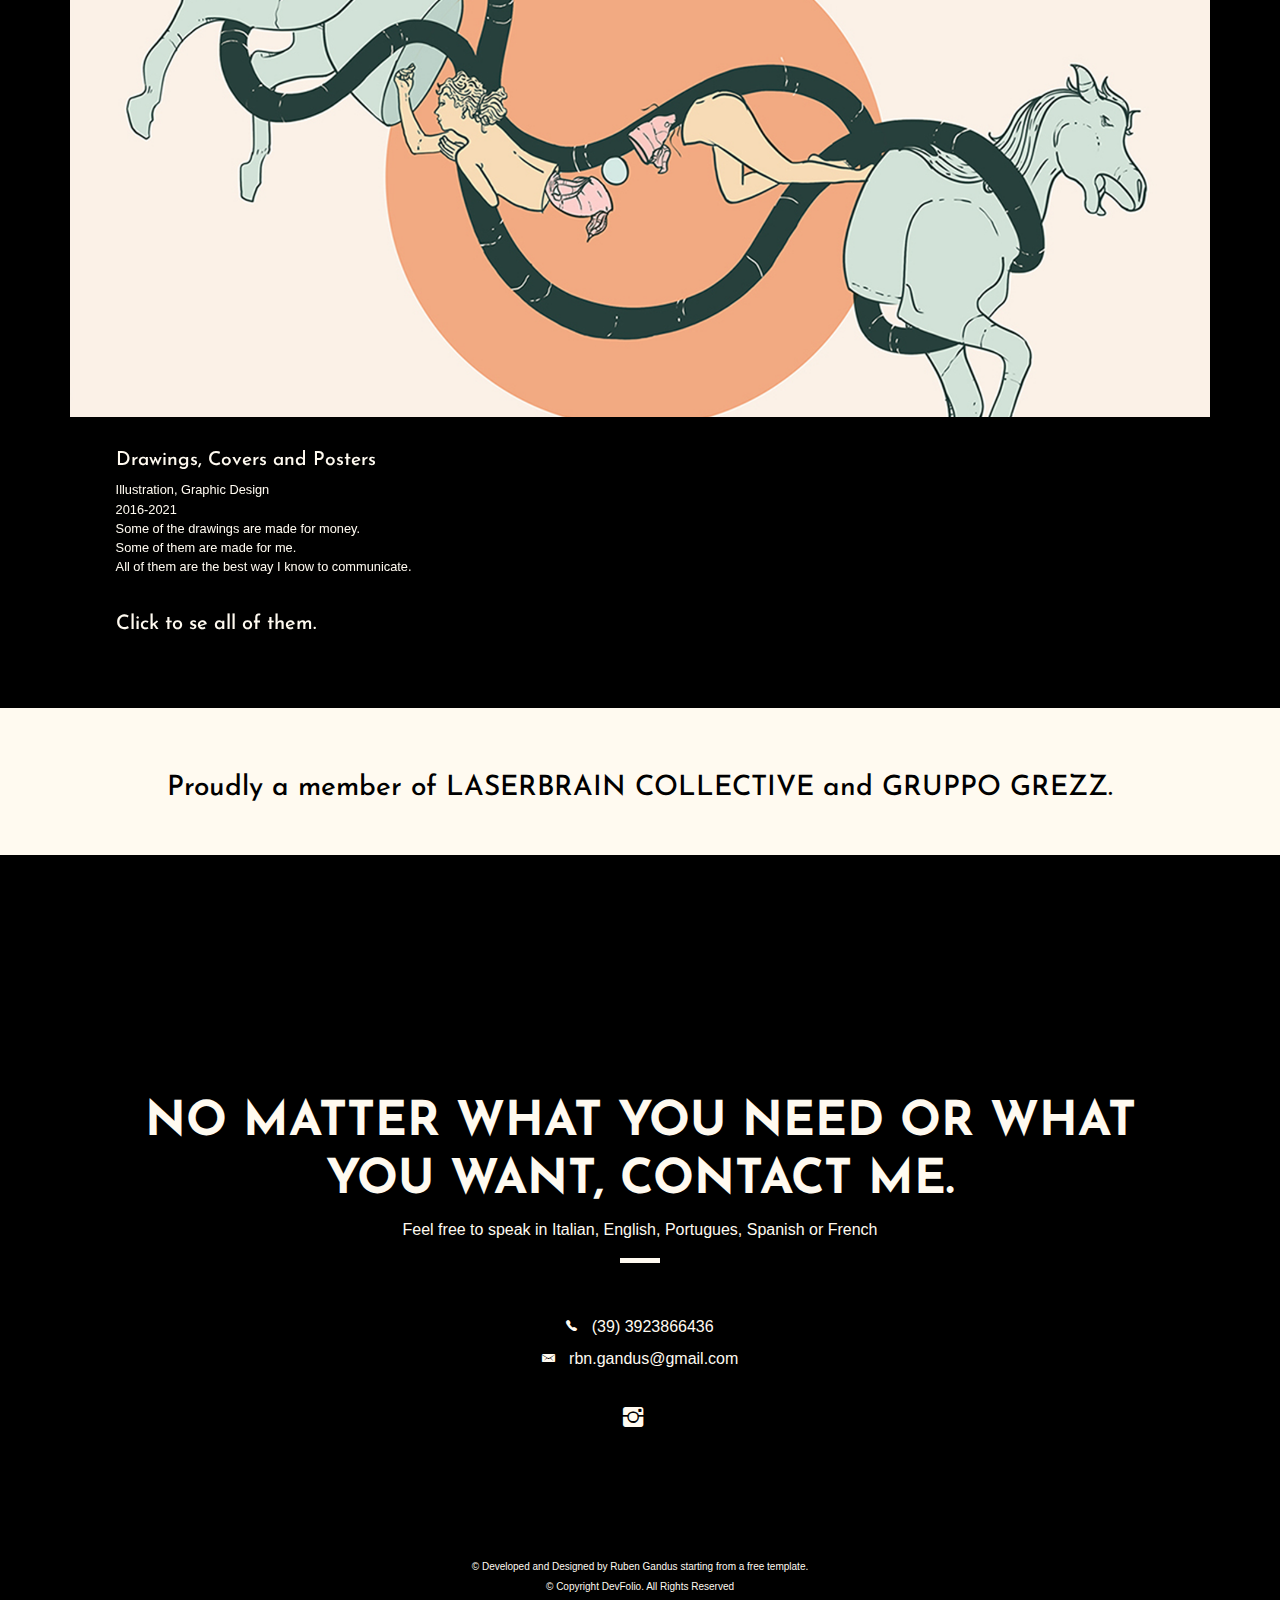
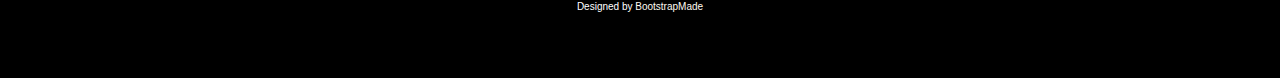
==== commit bfeb858a: "Update index.html" ====
--- a/index.html
+++ b/index.html
@@ -124,7 +124,7 @@
             <a class="nodeco" href="https://ruben-gandus.itch.io/our-5th-great-exhibition" target="_blank">
               <div class="work-img">
          
-                <img src="img/cover5th.png" alt="" class="img-fluid">
+                <img src="img/cover5th.jpg" alt="" class="img-fluid">
               </div>
               <div class="work-content">
                 <div class="row">
@@ -239,7 +239,7 @@
           <div class="work-box">
             <a class="nodeco" href="https://esposizionedigitale-robertogandus.com/" target="_blank">
               <div class="work-img">
-                <img src="img/coverexpo.png" alt="" class="img-fluid">
+                <img src="img/coverexpo.JPG" alt="" class="img-fluid">
               </div>
               <div class="work-content">
                 <div class="row">
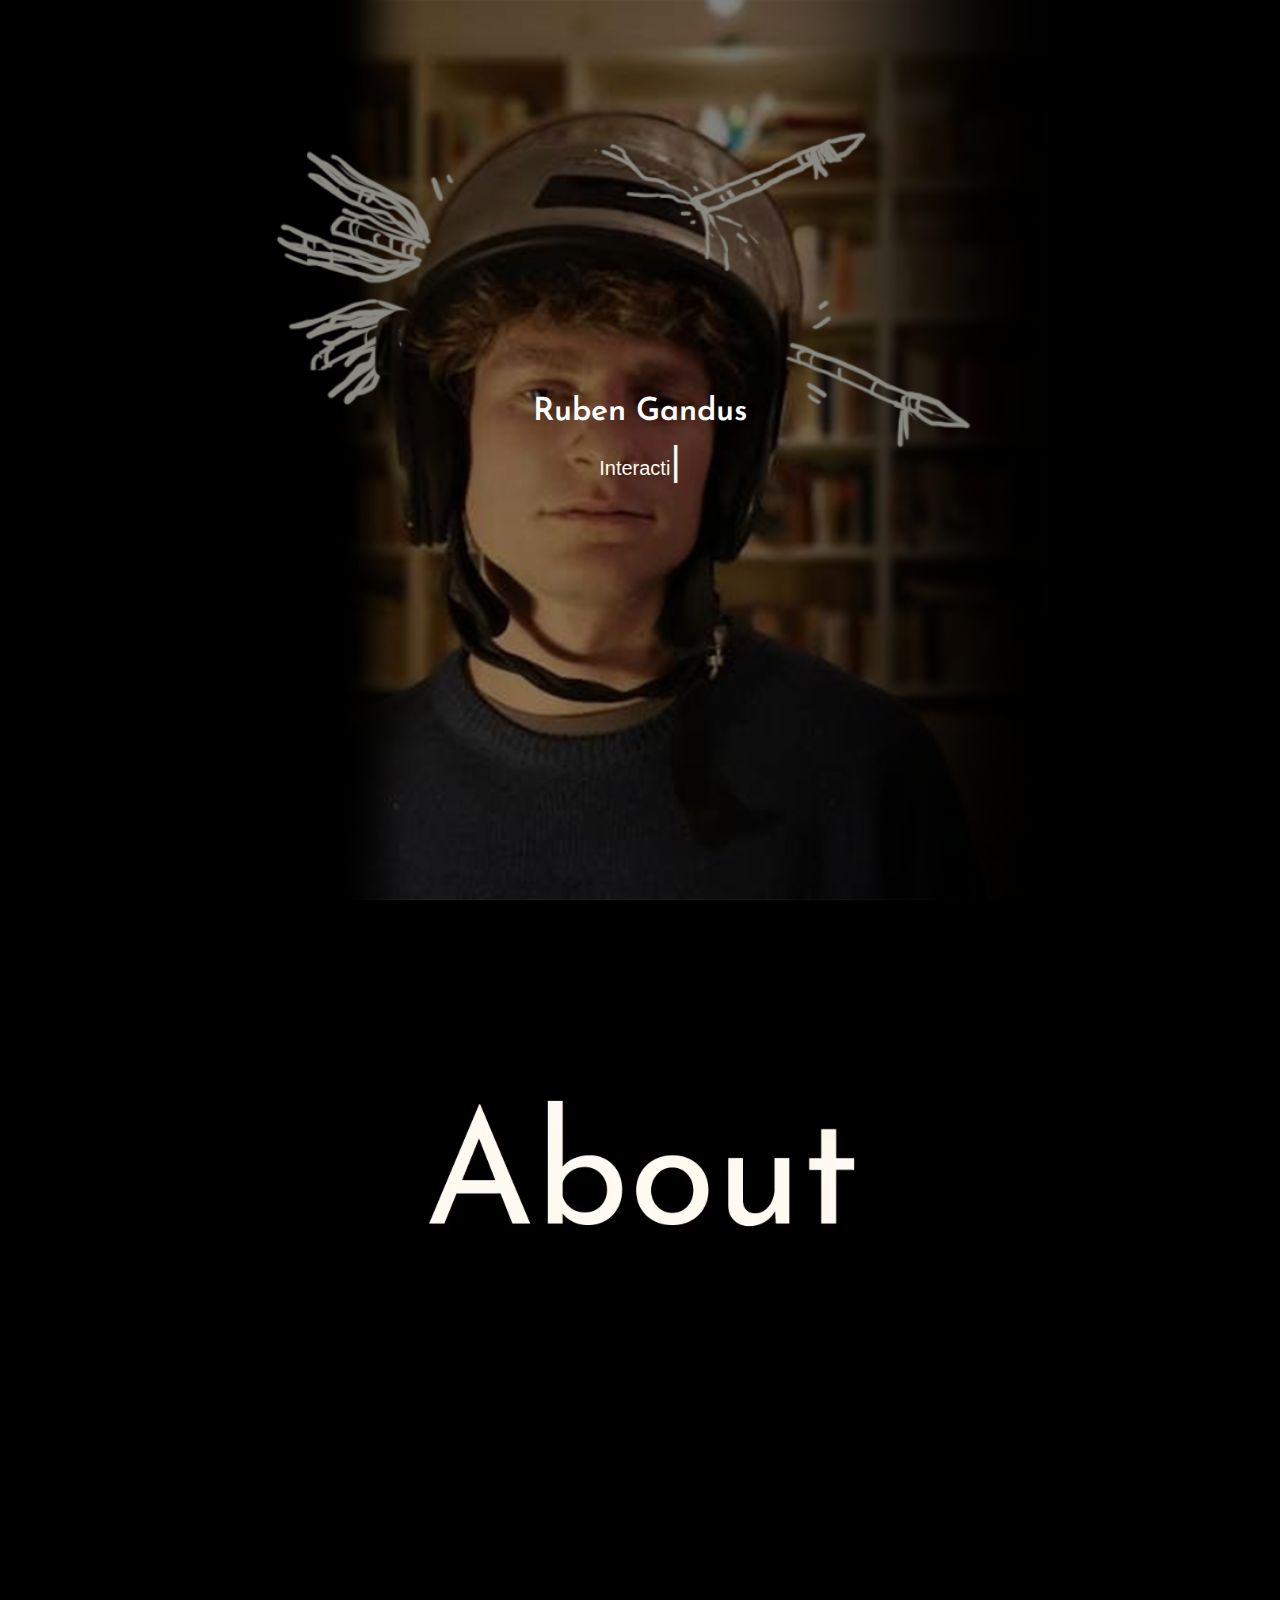
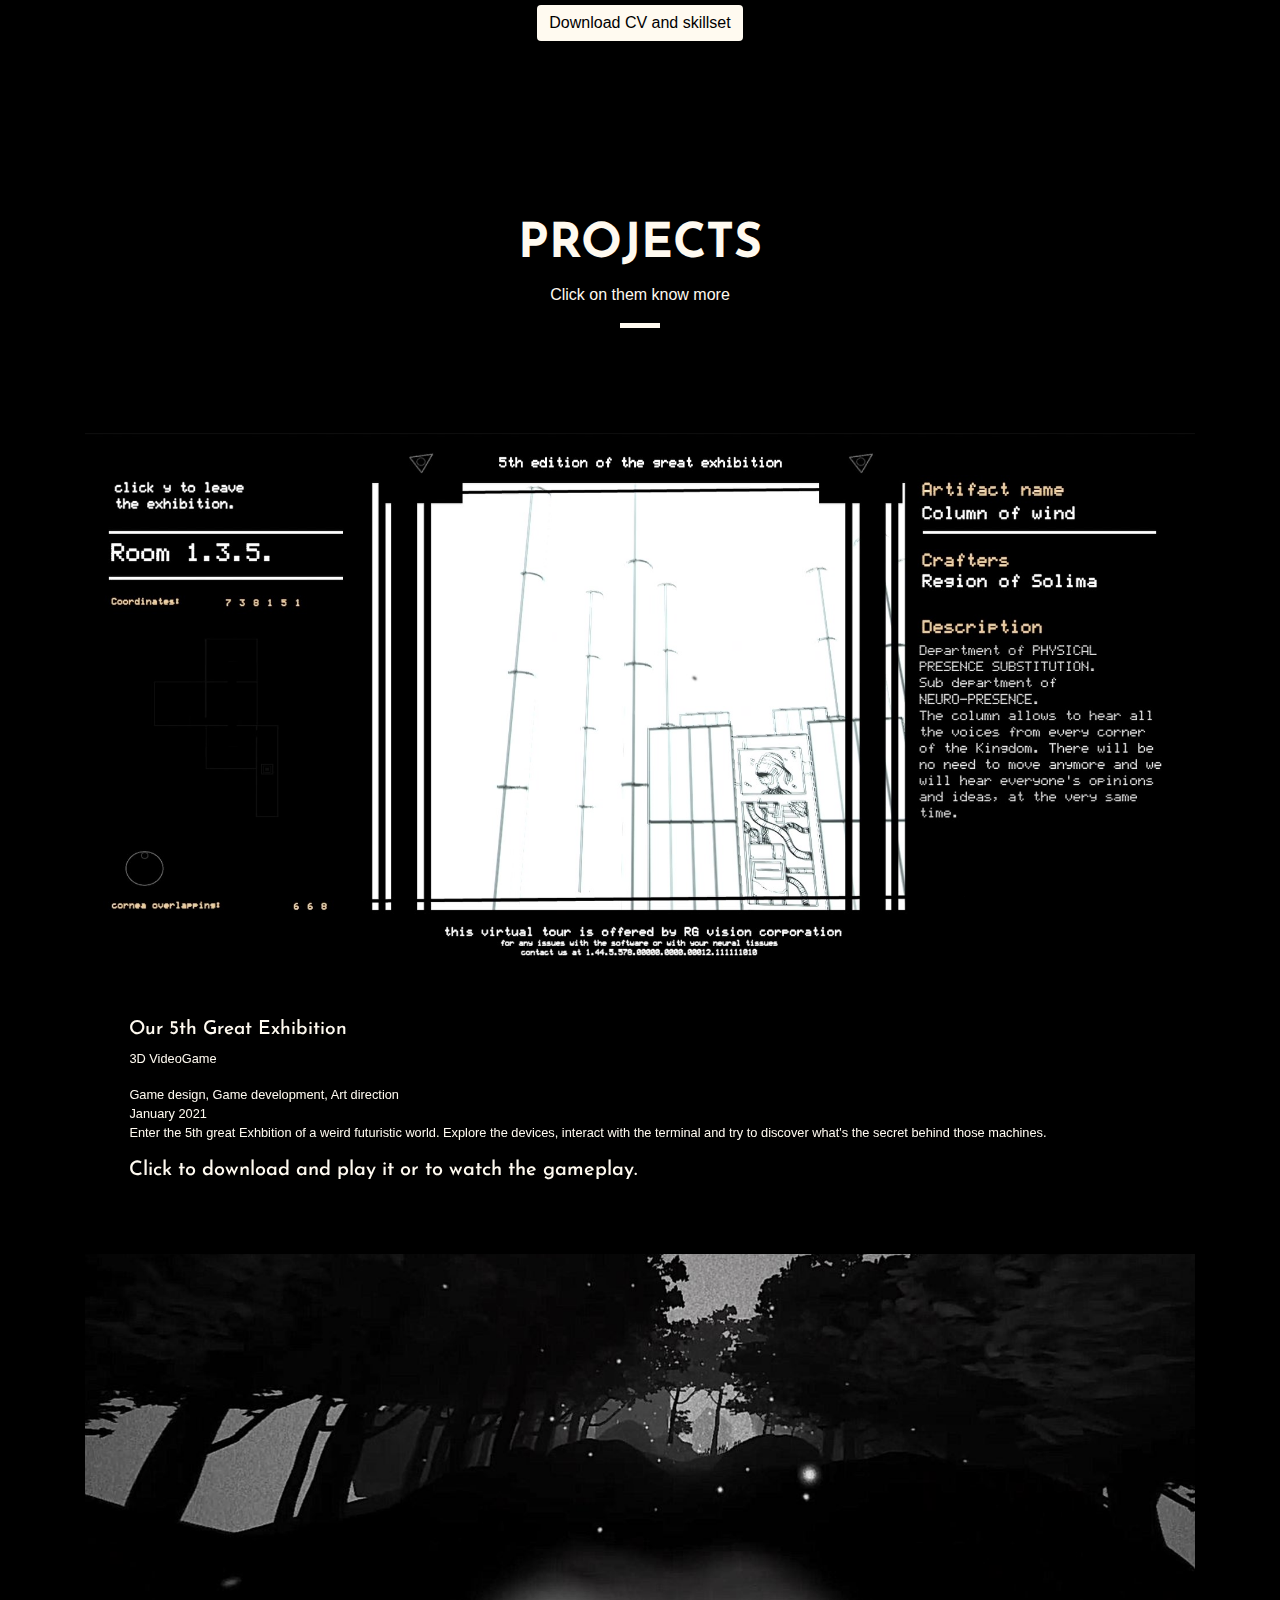
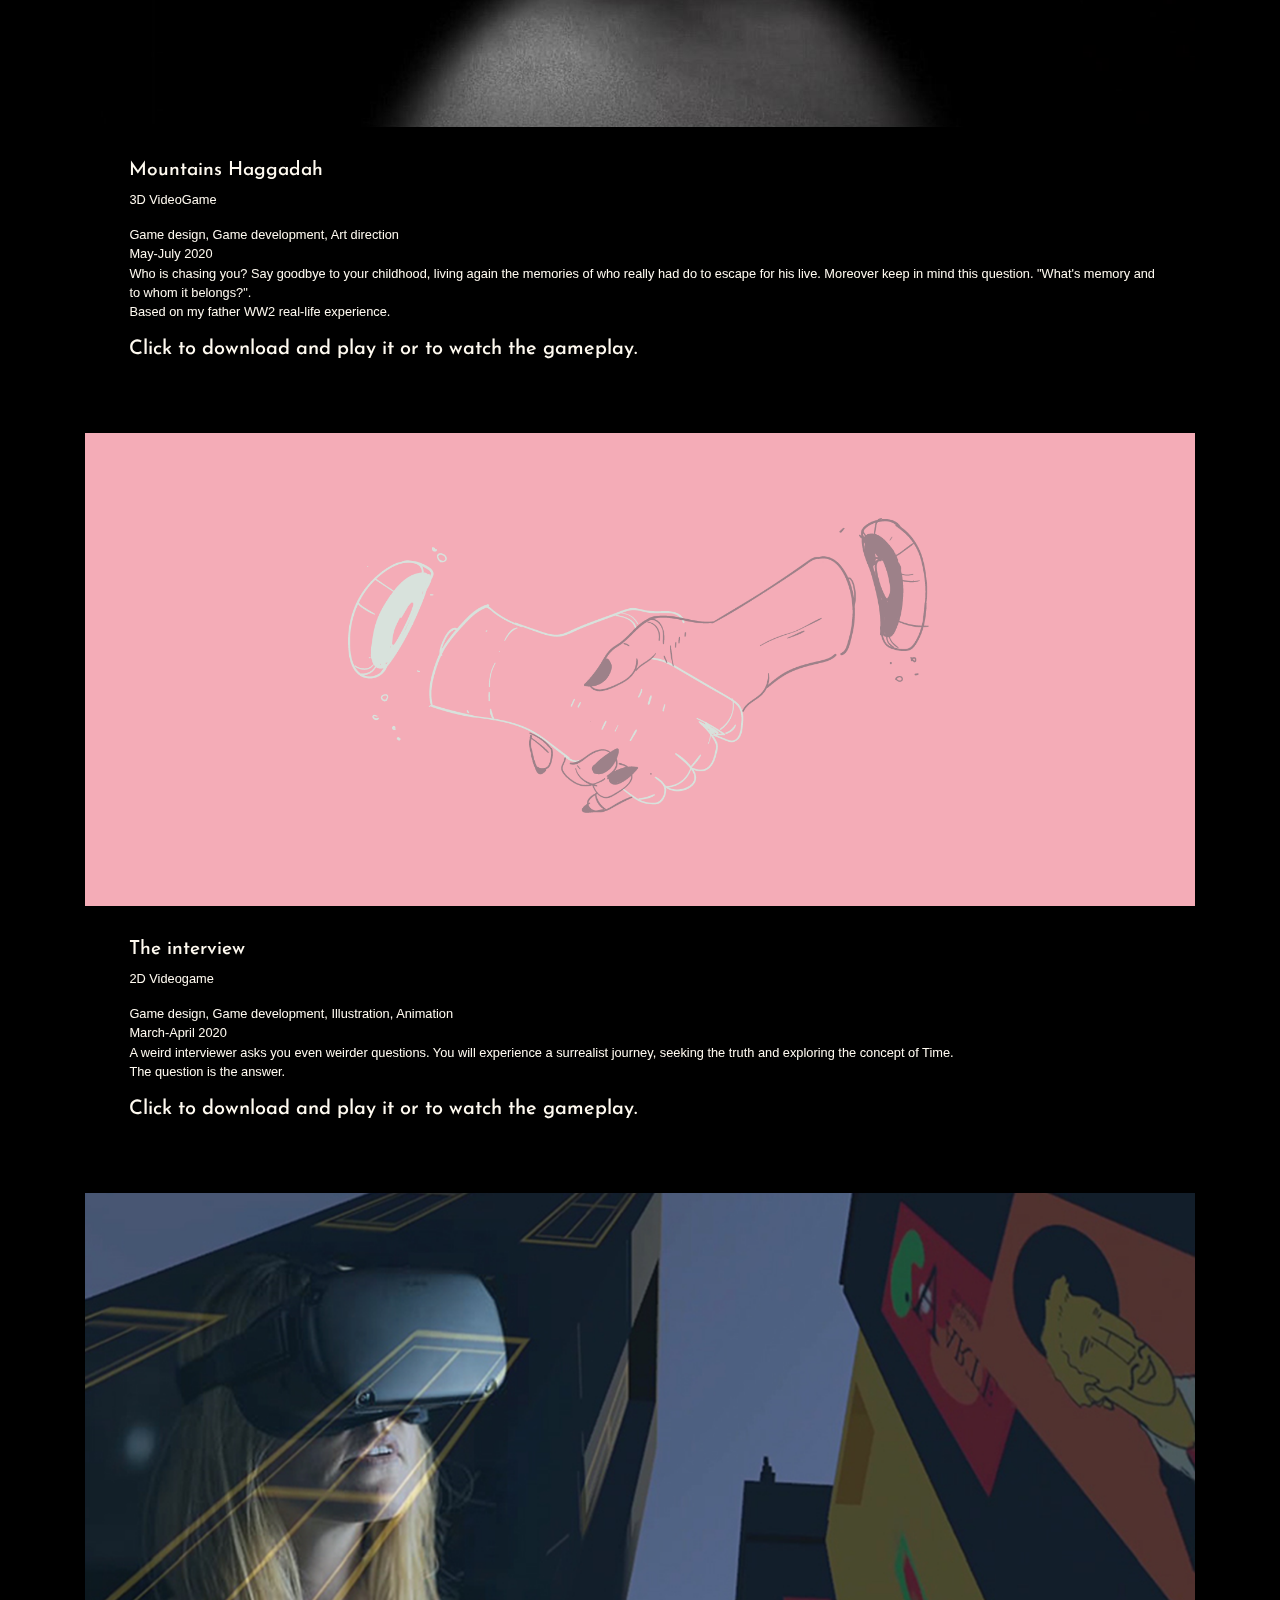
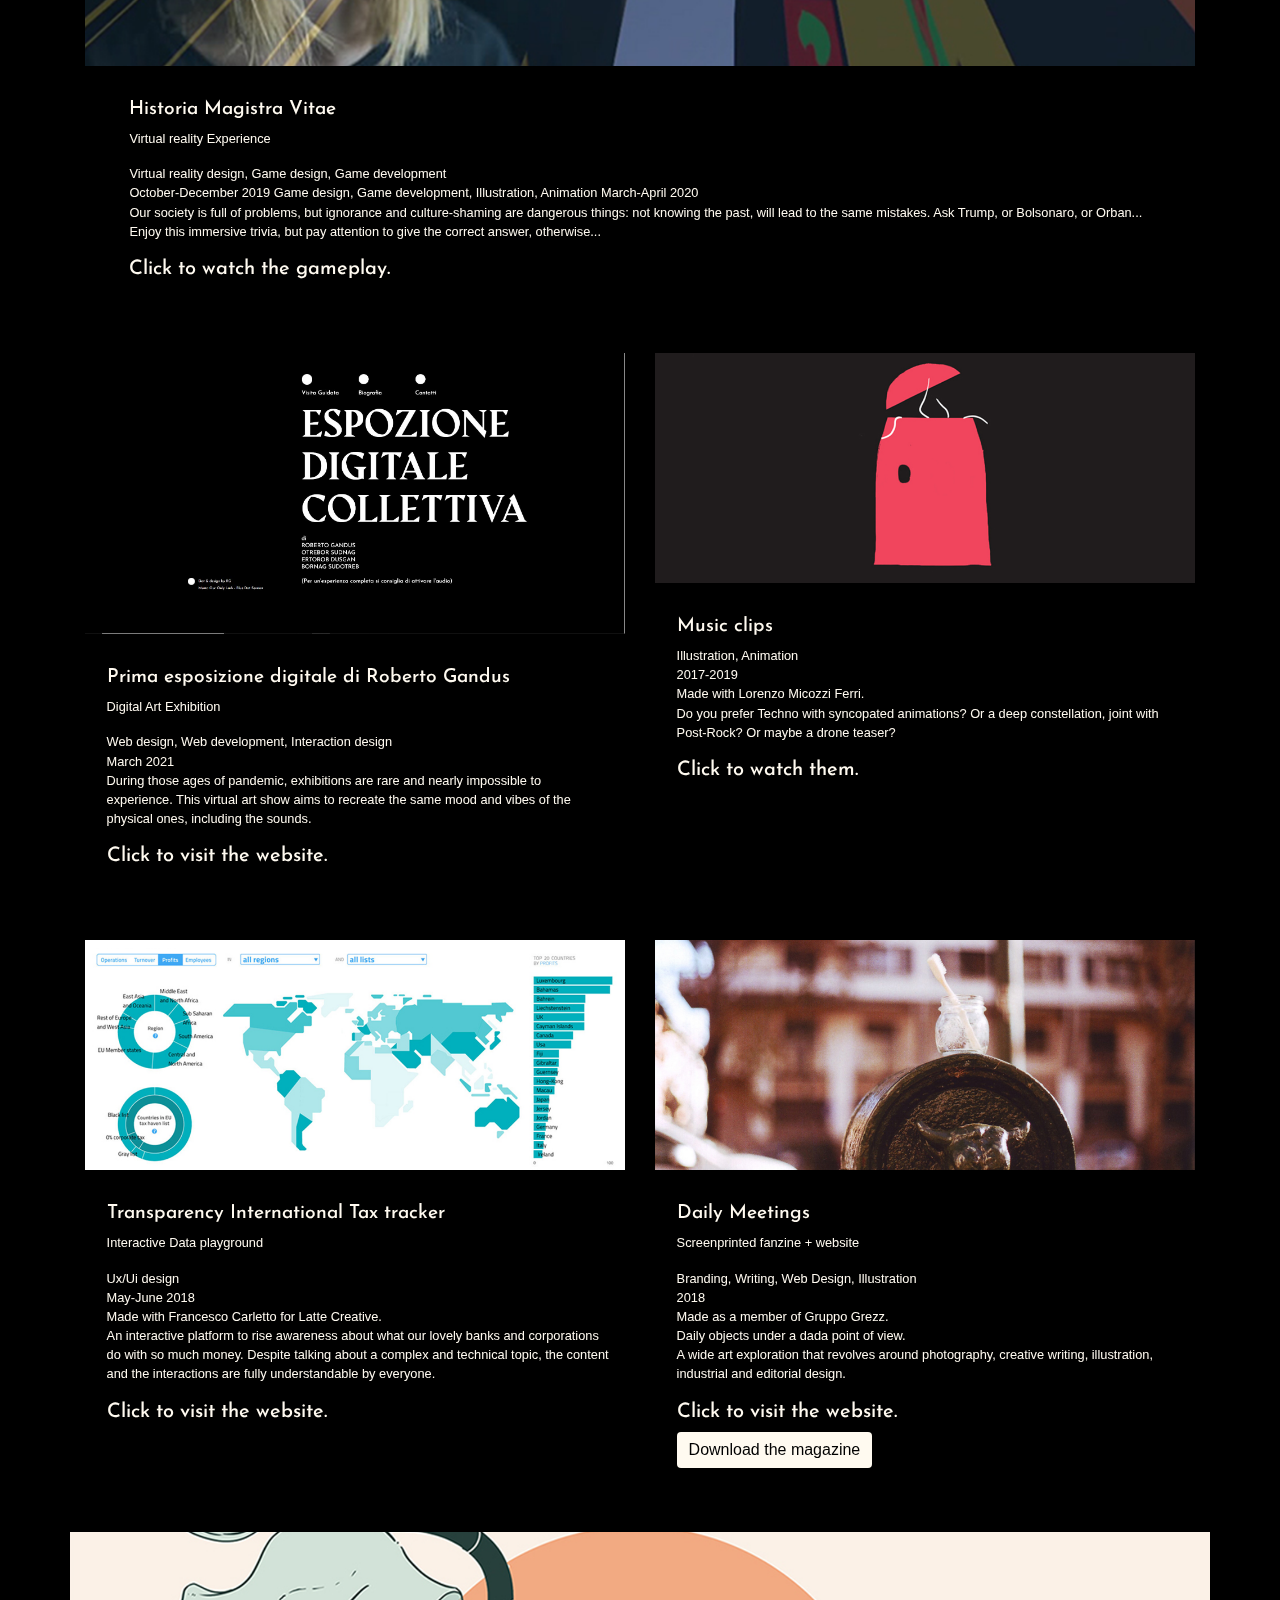
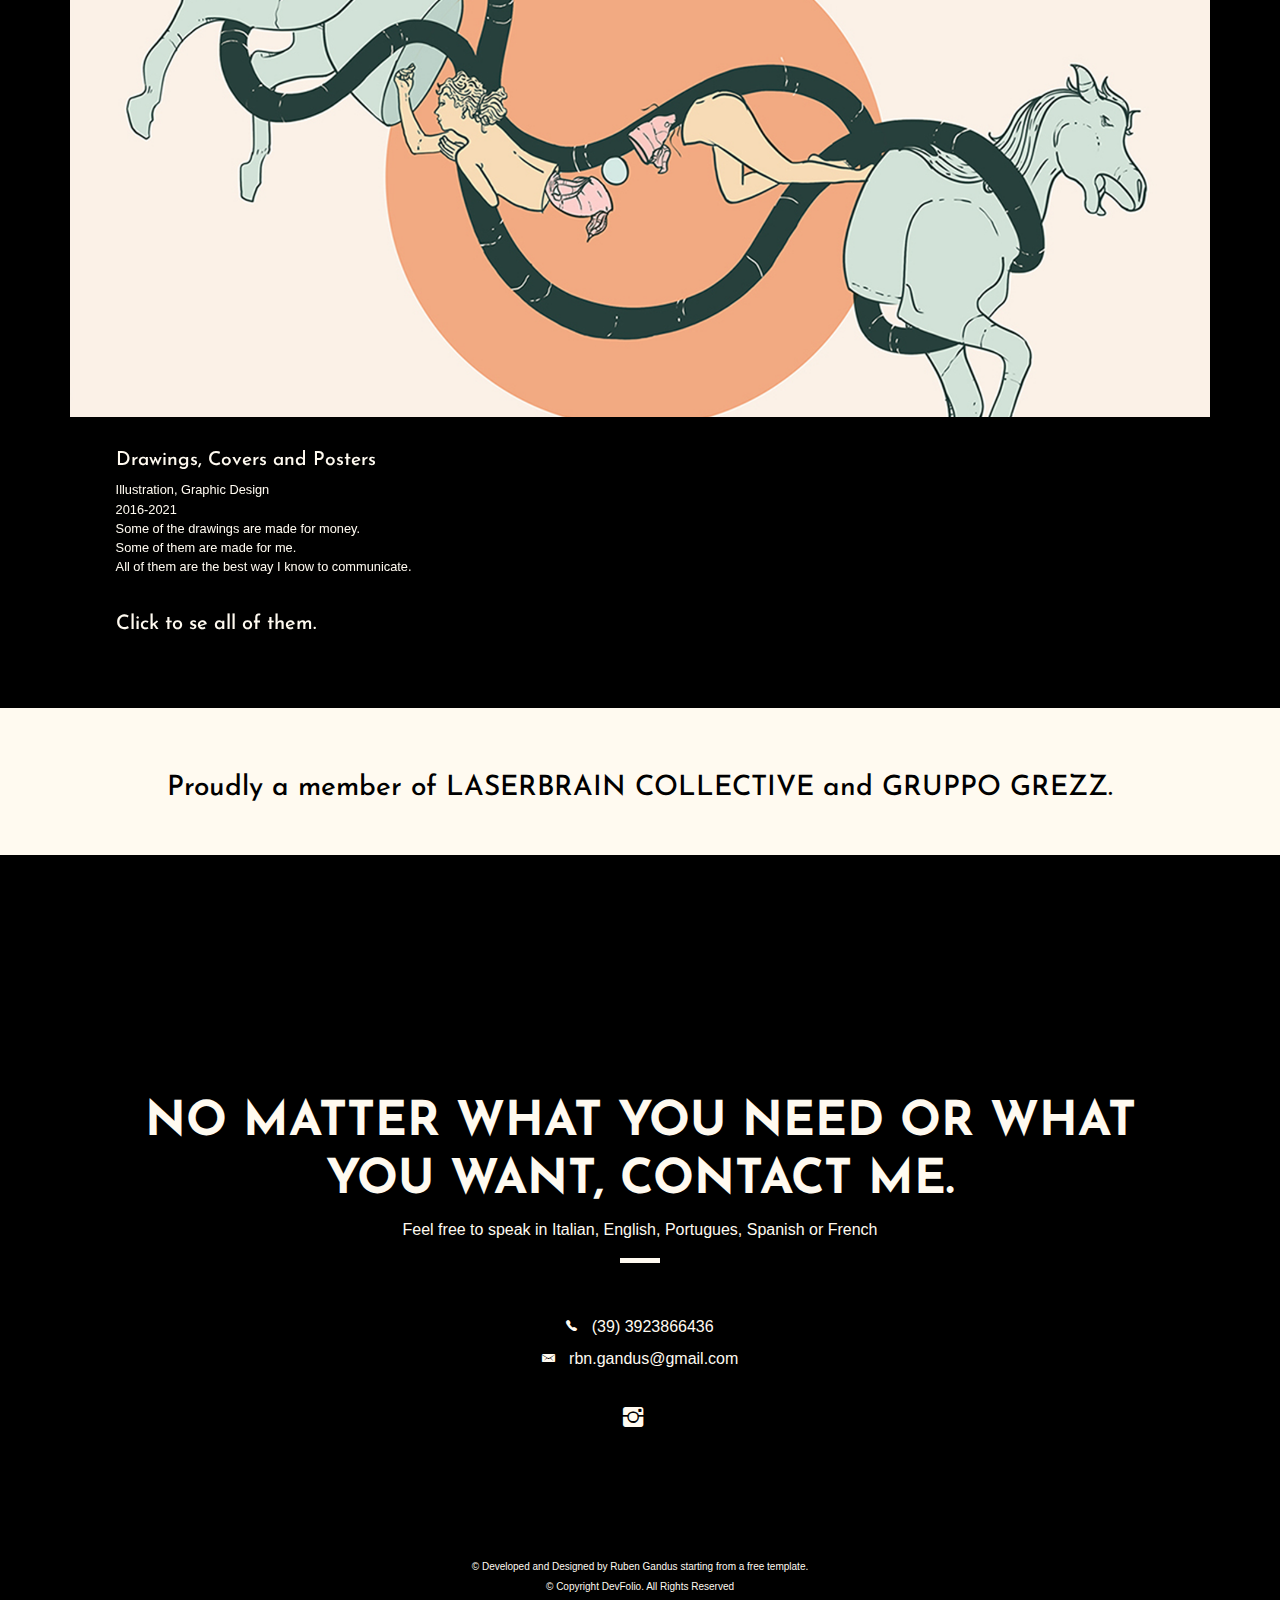
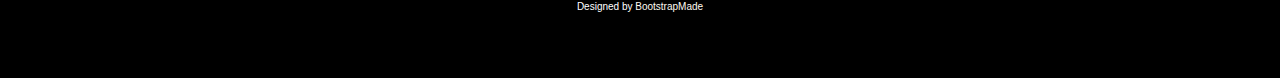
==== commit 453116d8: "Update index.html" ====
--- a/index.html
+++ b/index.html
@@ -247,7 +247,7 @@
                     <h2 class="w-title">Prima esposizione digitale di Roberto Gandus</h2>
                     <div class="w-more">
                          <p class="subtitle-a">Digital Art Exhibition</p>
-                      <span class="w-ctegory">Ux/Ui design</span> <br>  <span class="w-date">March 2021</span>
+                      <span class="w-ctegory">Web design, Web development, Interaction design</span> <br>  <span class="w-date">March 2021</span>
                                          <p>During those ages of pandemic, exhibitions are rare and nearly impossible to experience. This virtual art show aims to recreate the same mood and vibes of the physical ones, including the sounds.</p>
                         <h5 class="click">Click to visit the website.</h5>
          
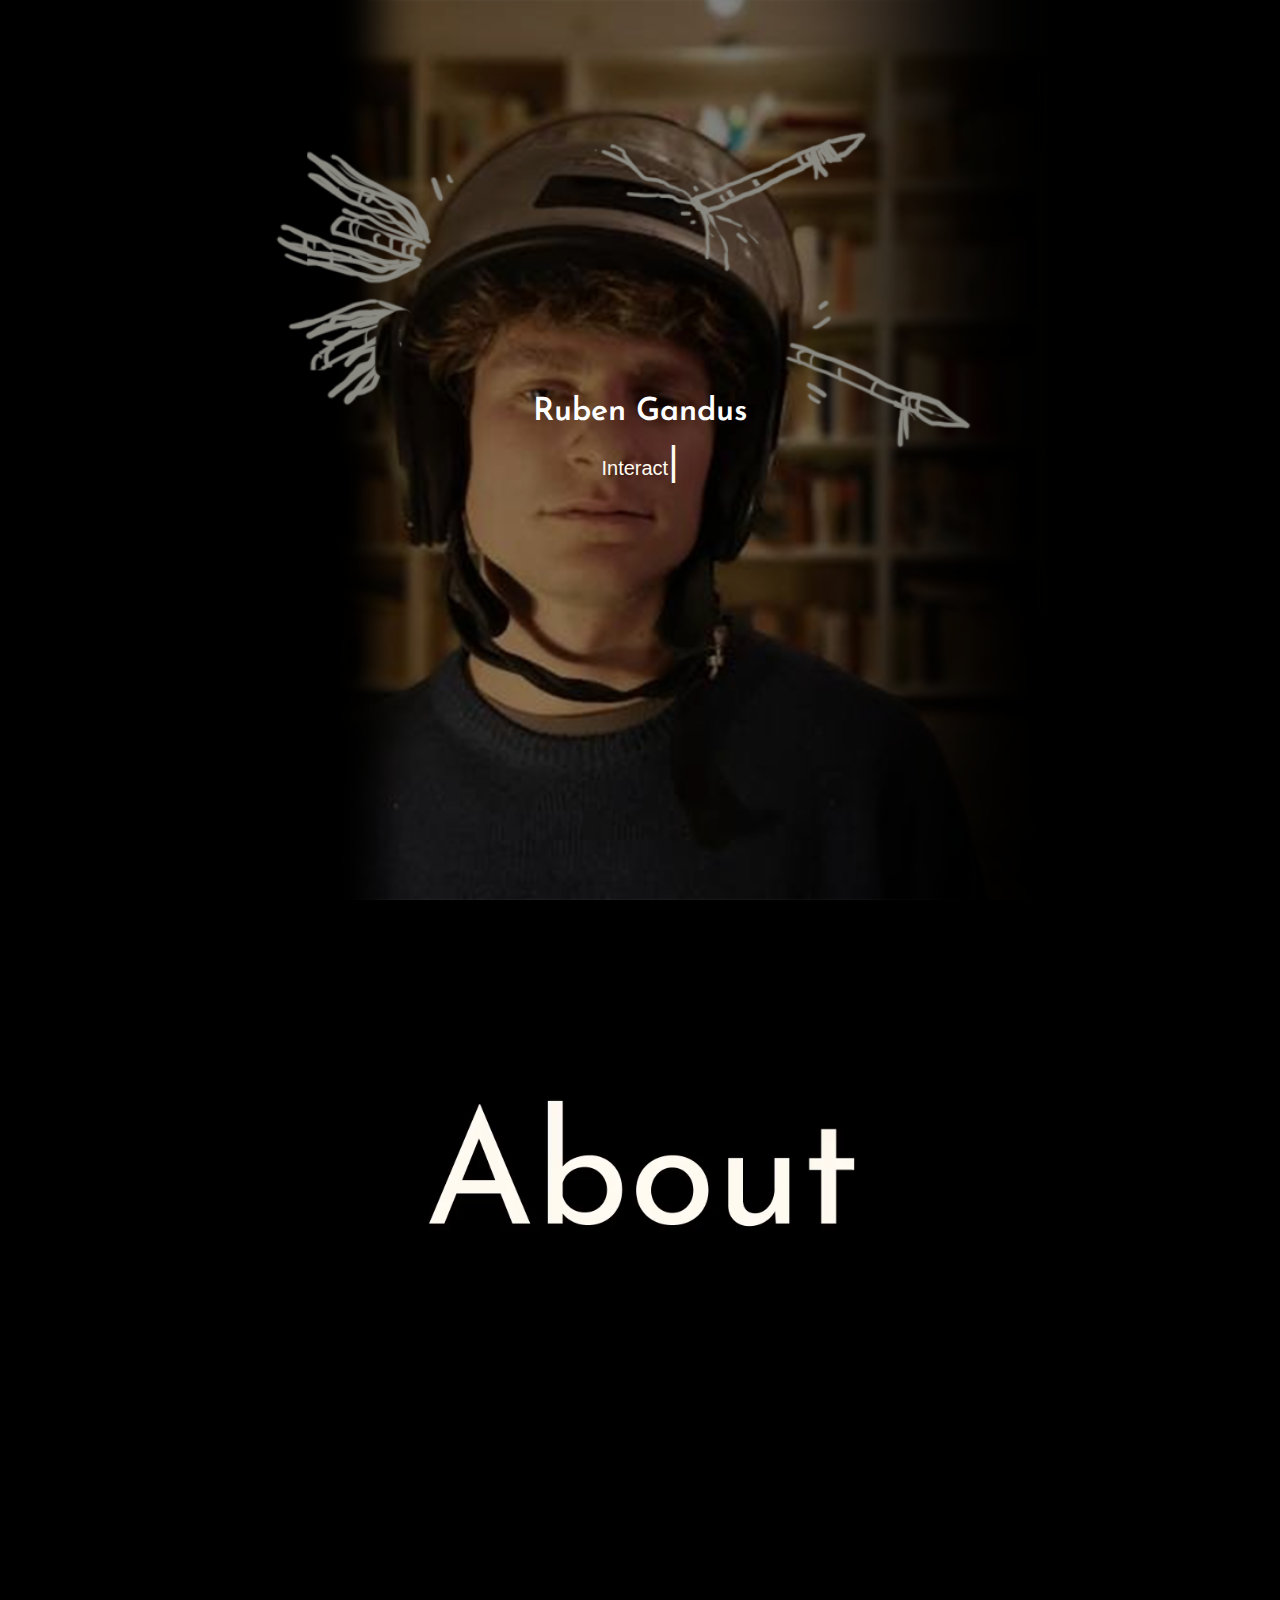
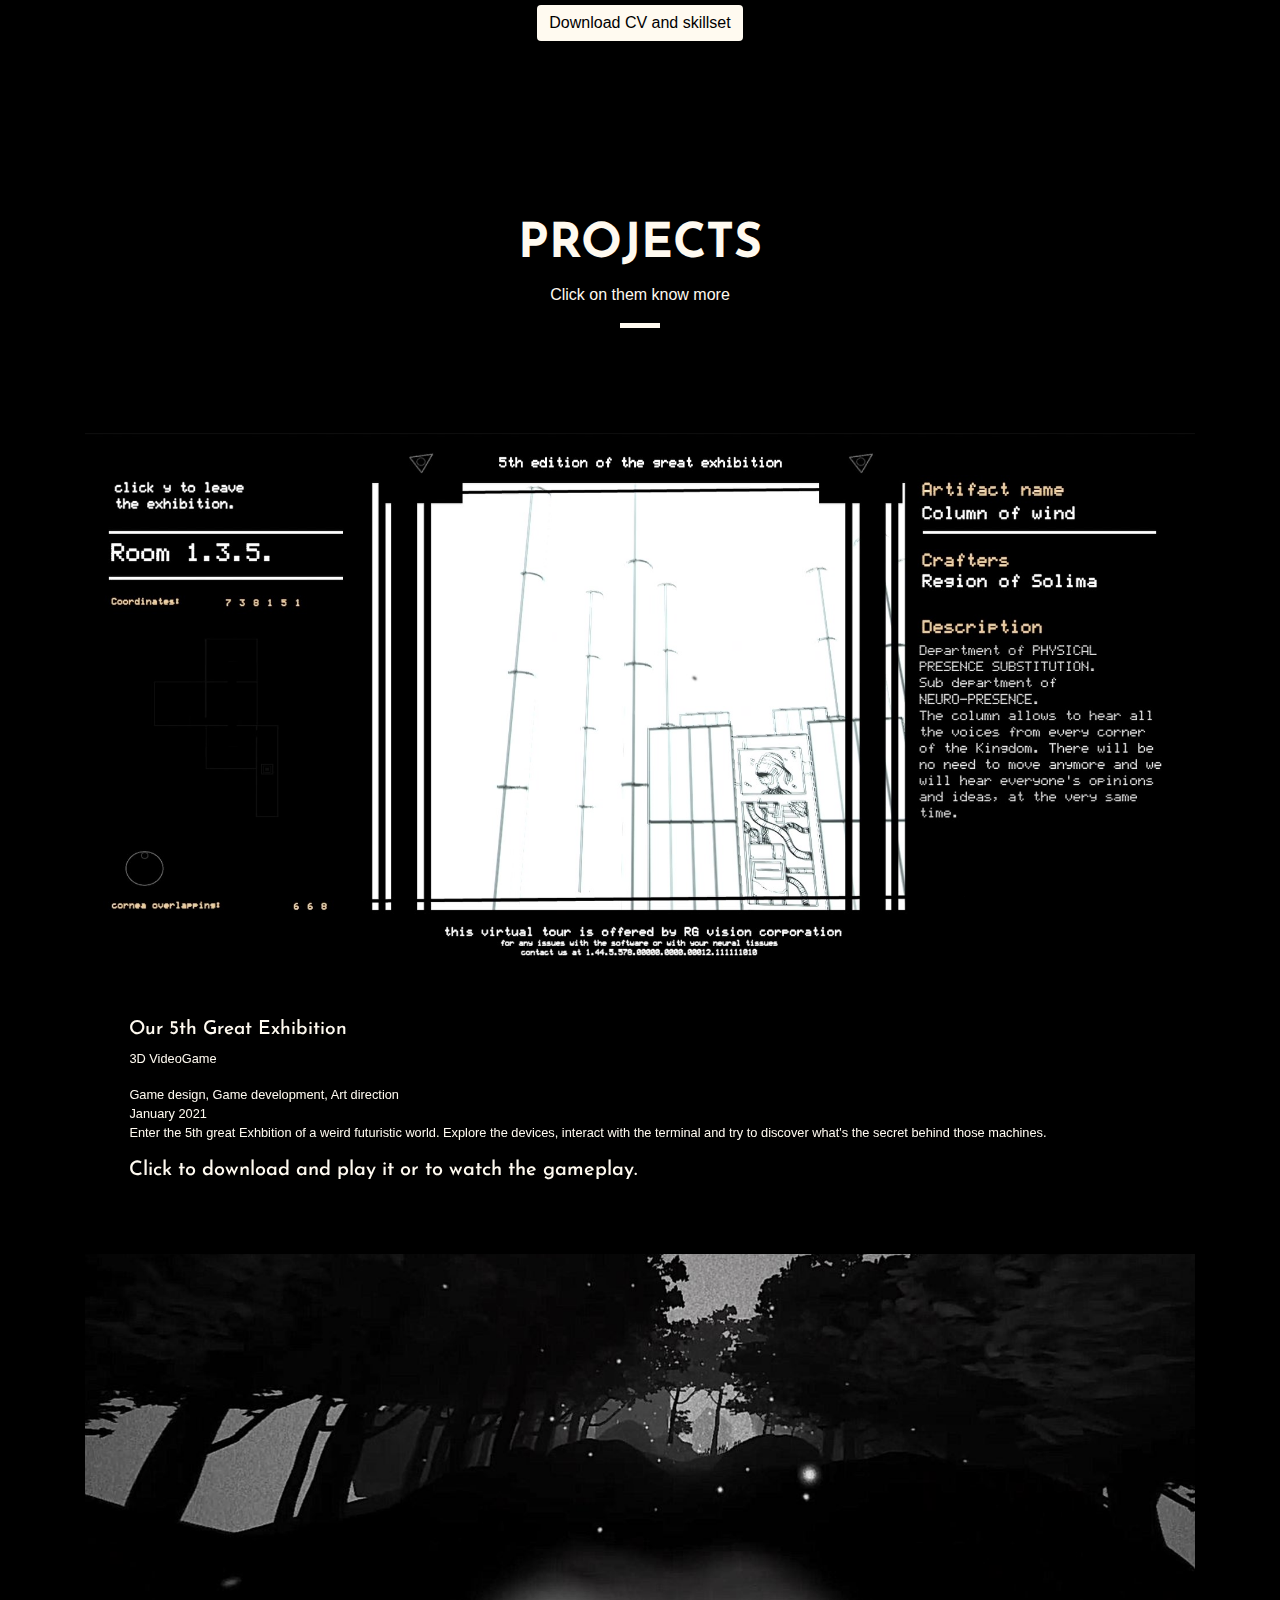
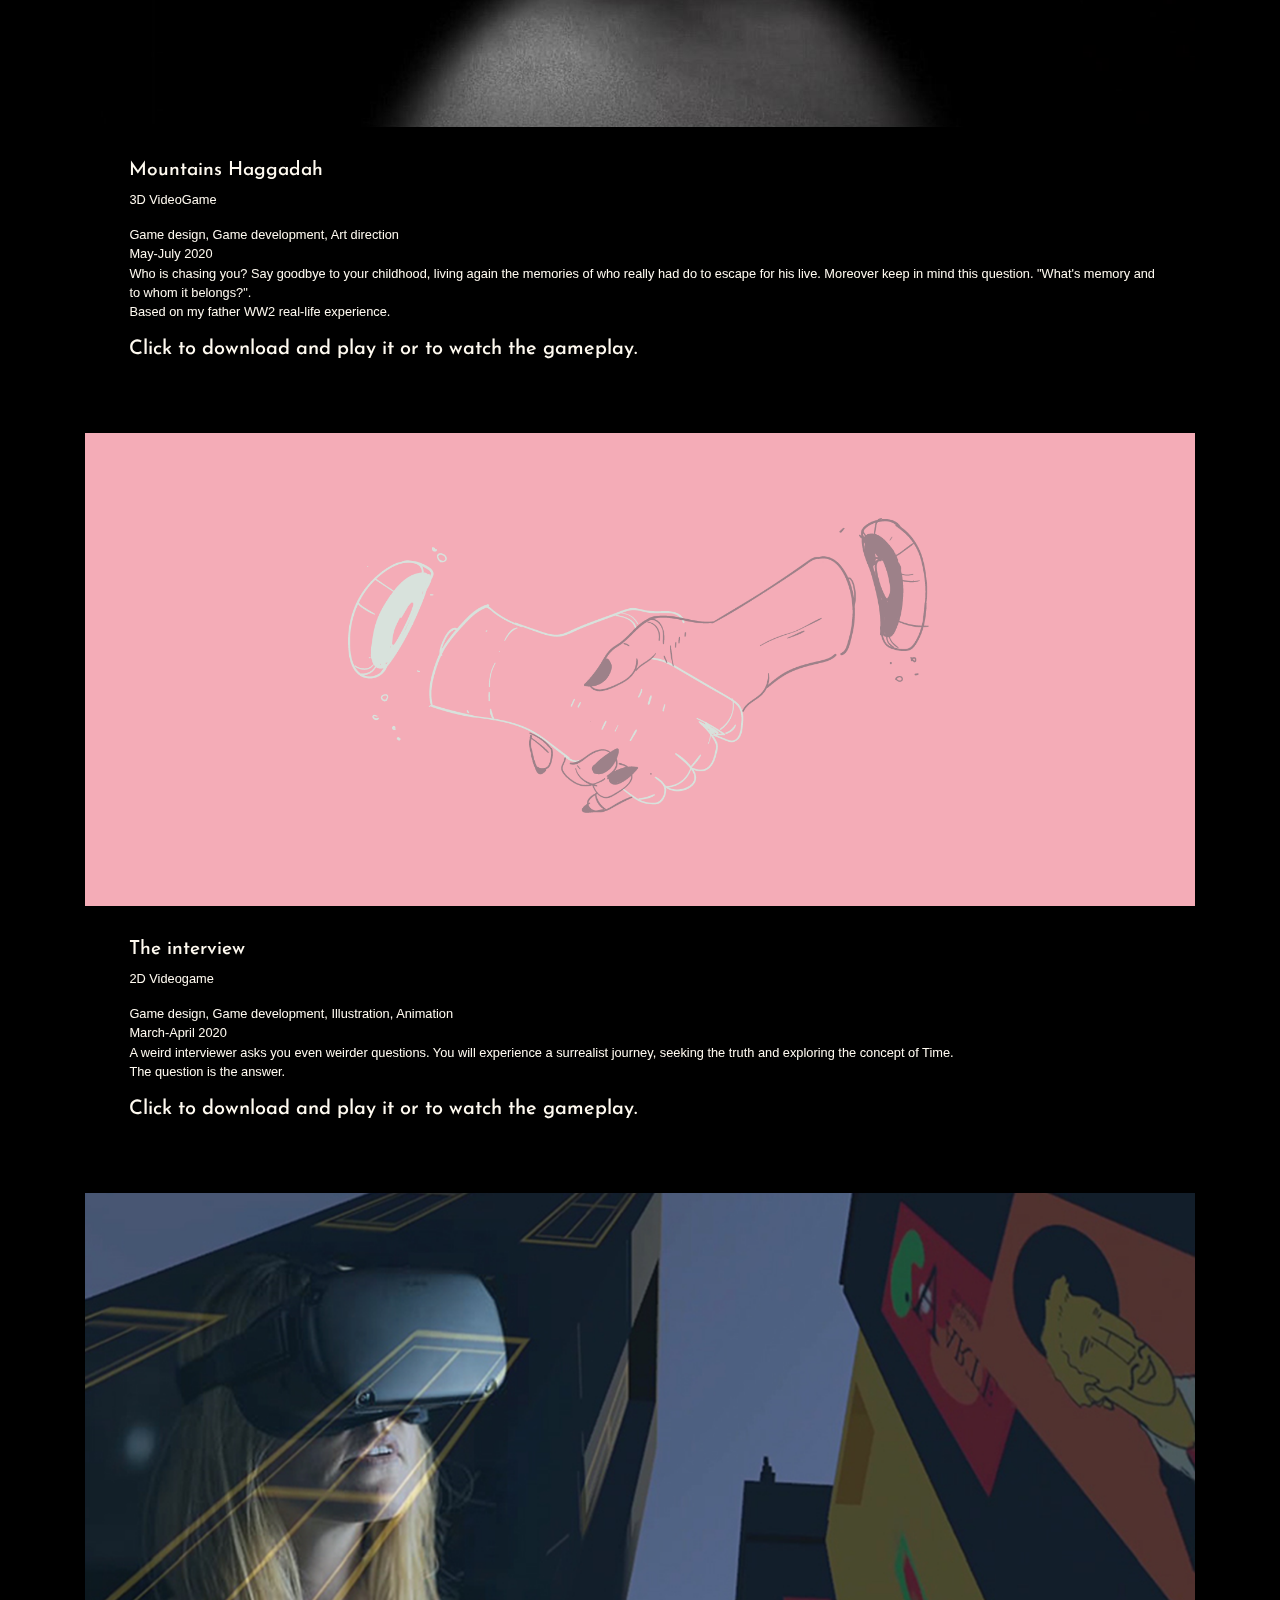
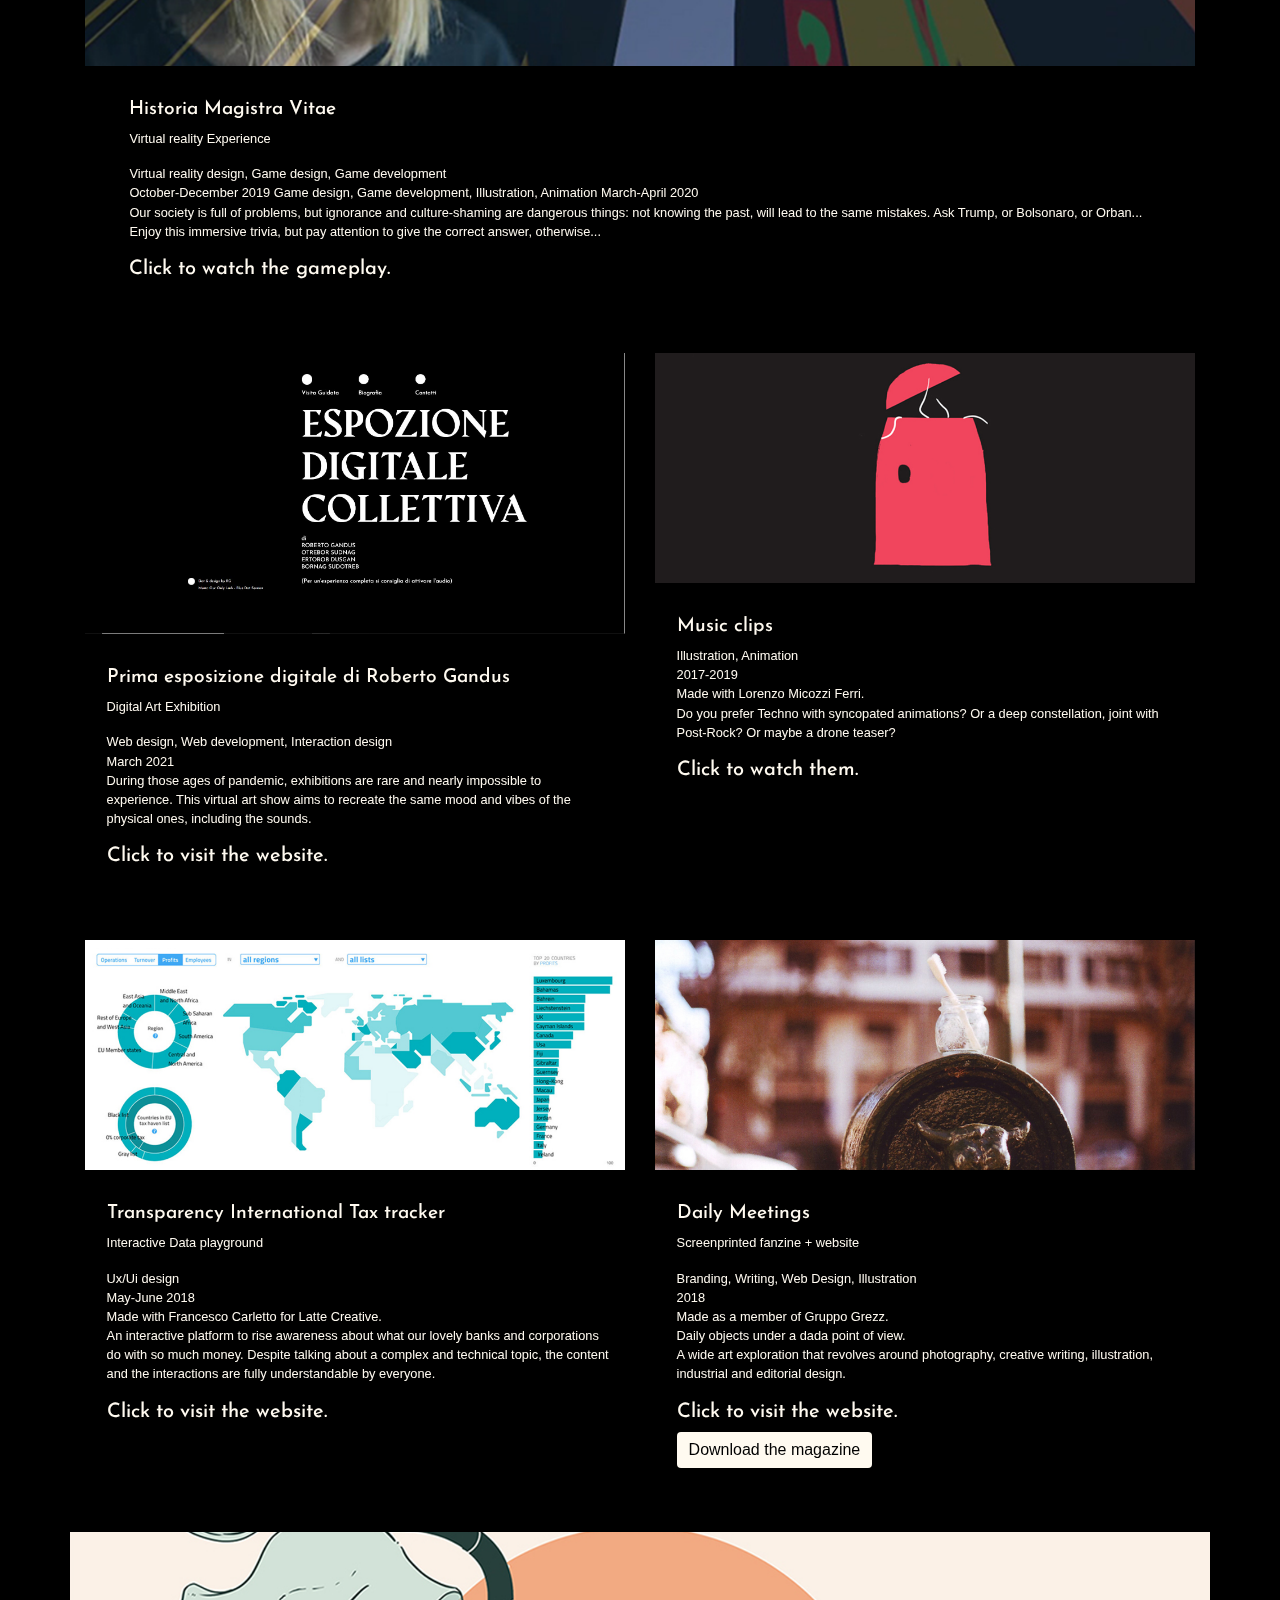
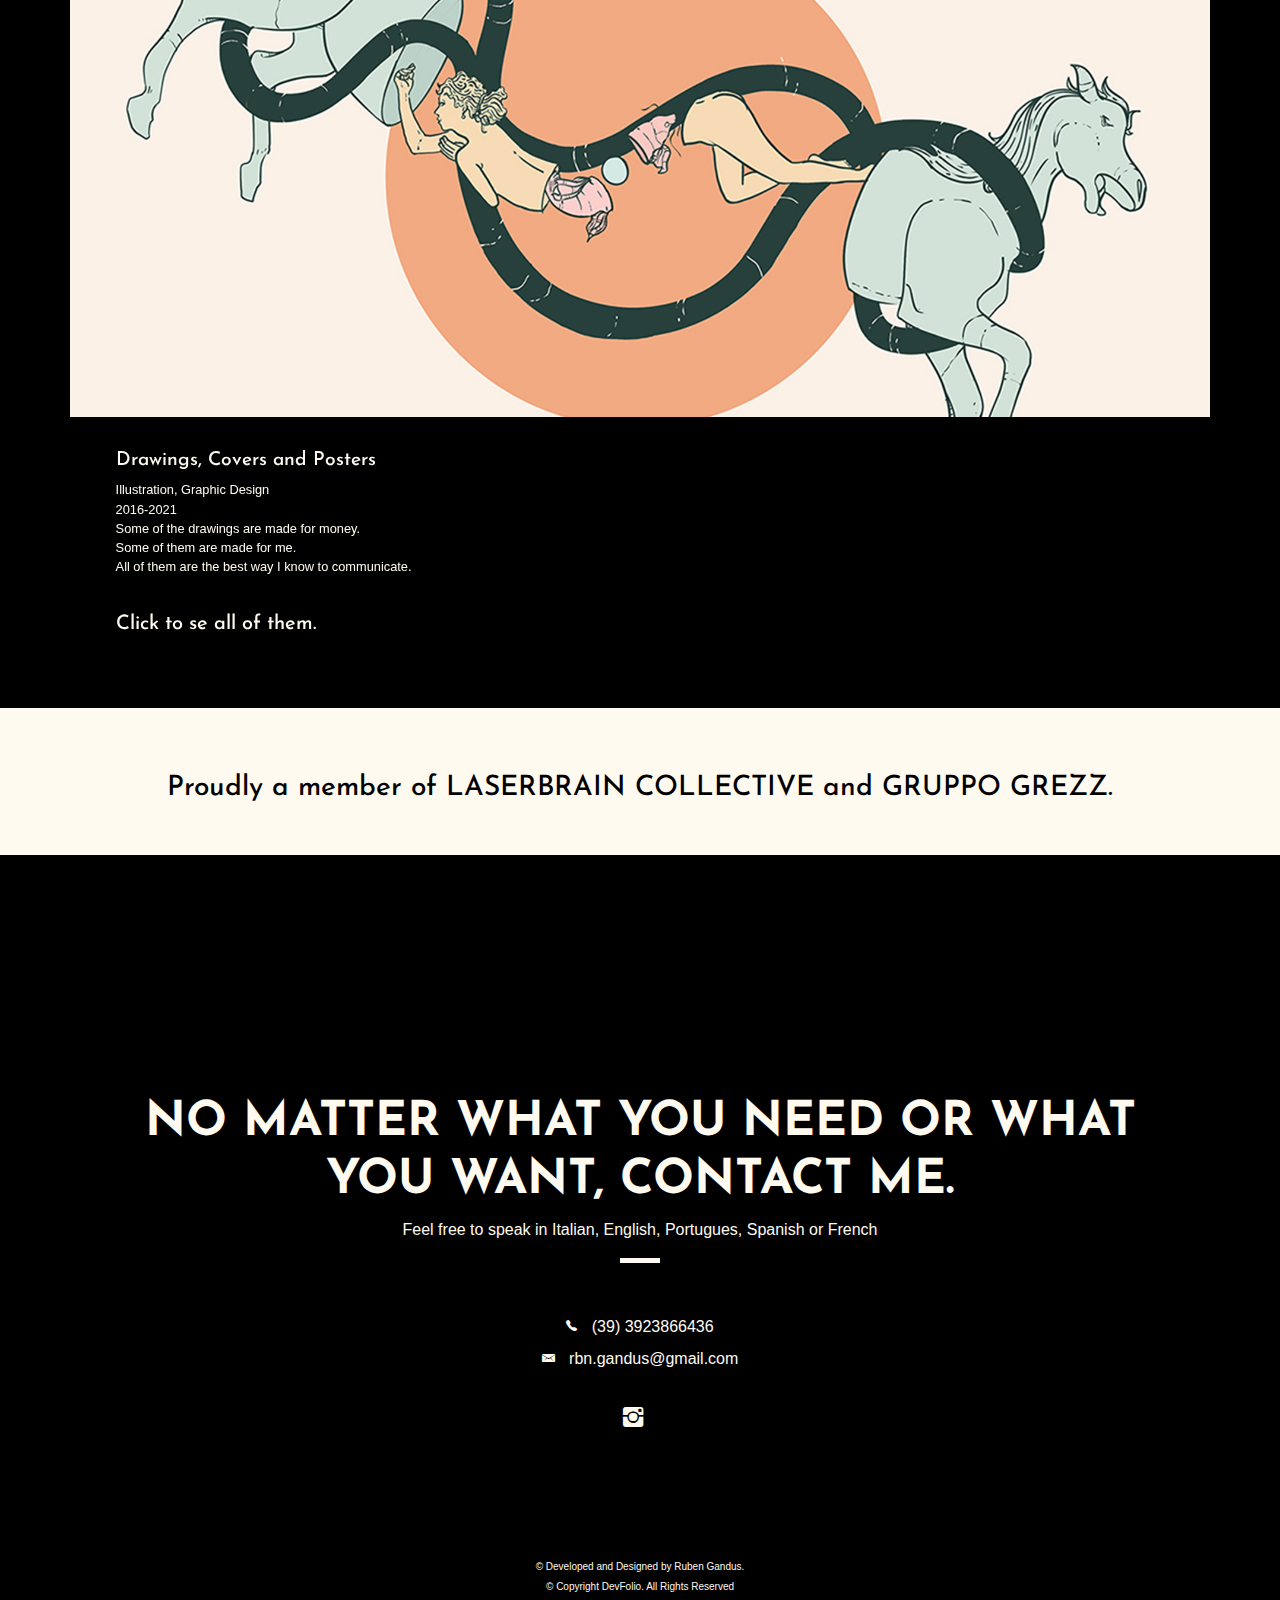
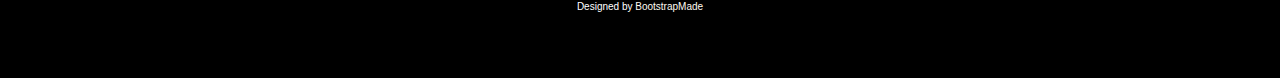
==== commit 3470d830: "Update index.html" ====
--- a/index.html
+++ b/index.html
@@ -448,7 +448,7 @@
         <div class="row">
           <div class="col-sm-12">
             <div class="copyright-box">
-                <p class="copyright">&copy; Developed and Designed by Ruben Gandus starting from a free template.</p>
+                <p class="copyright">&copy; Developed and Designed by Ruben Gandus.</p>
               <p class="copyright">&copy; Copyright DevFolio. All Rights Reserved</p>
               <div class="credits">
                 <!--
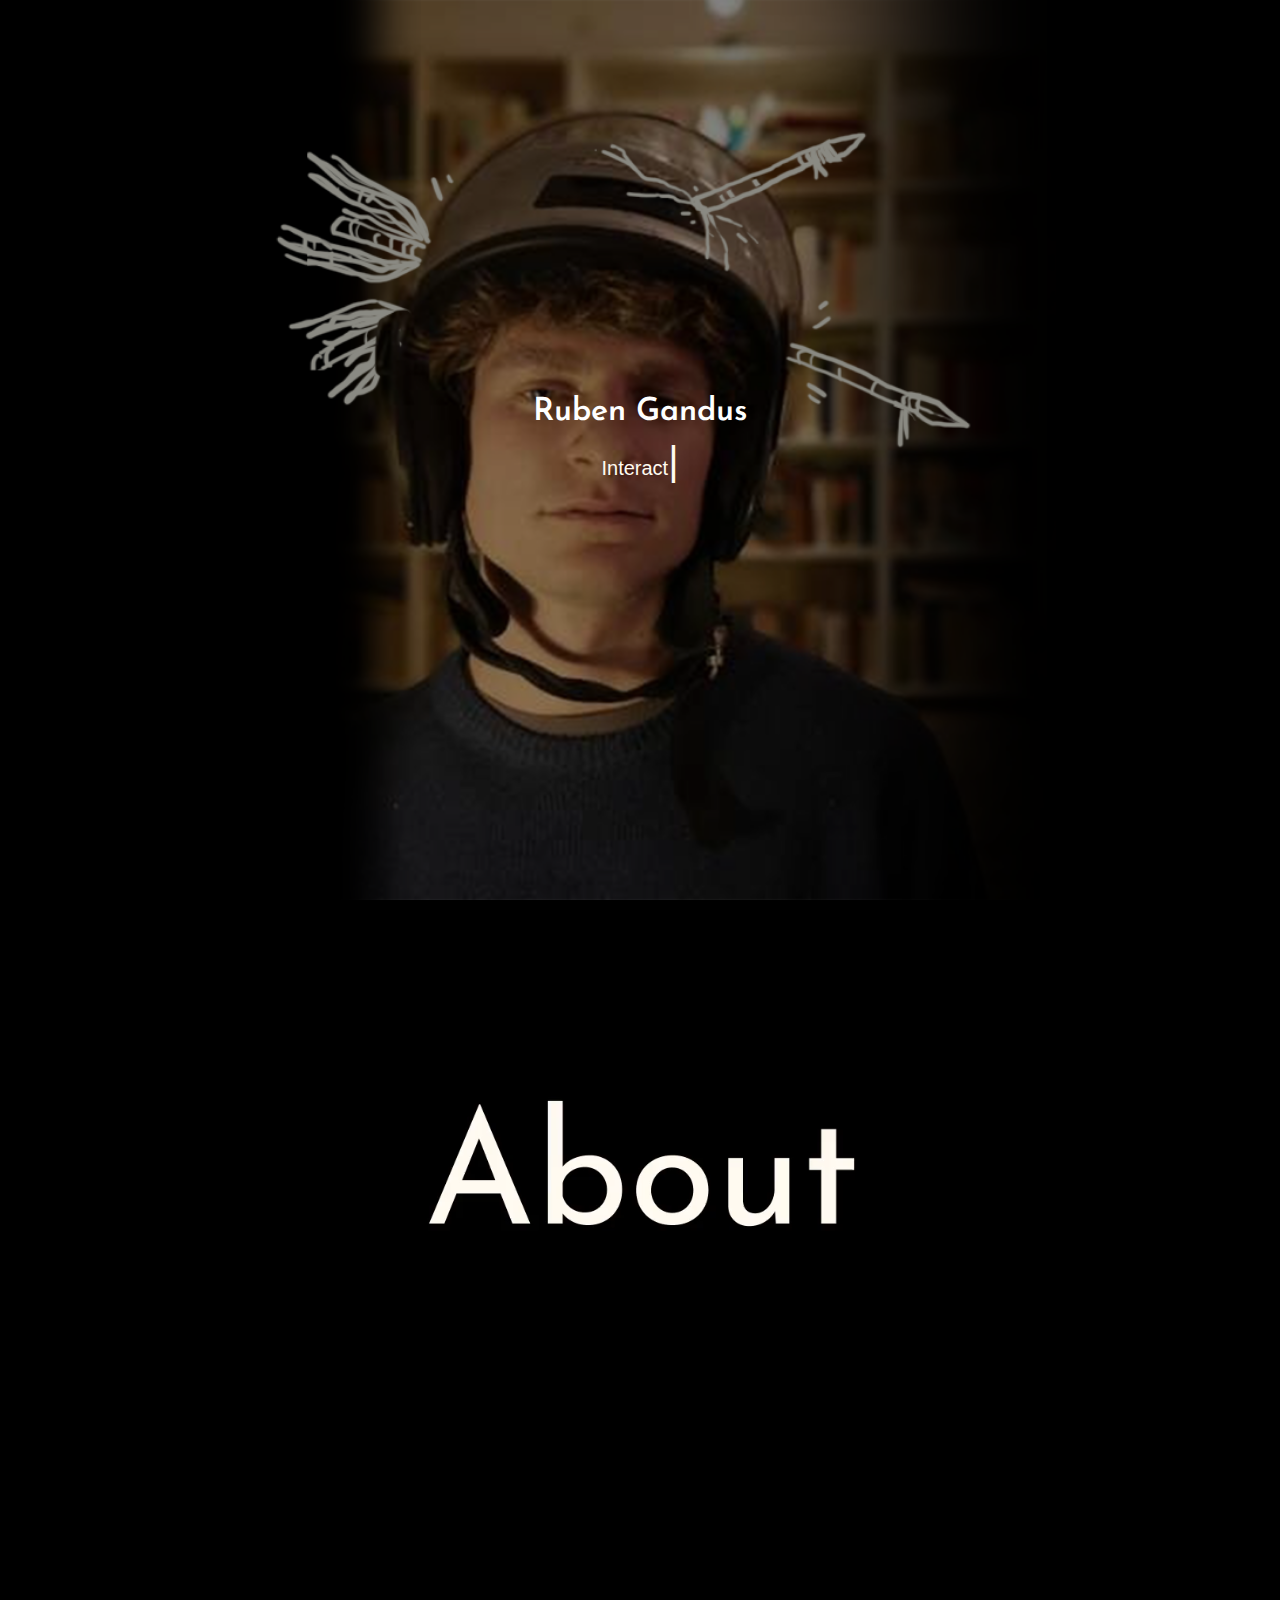
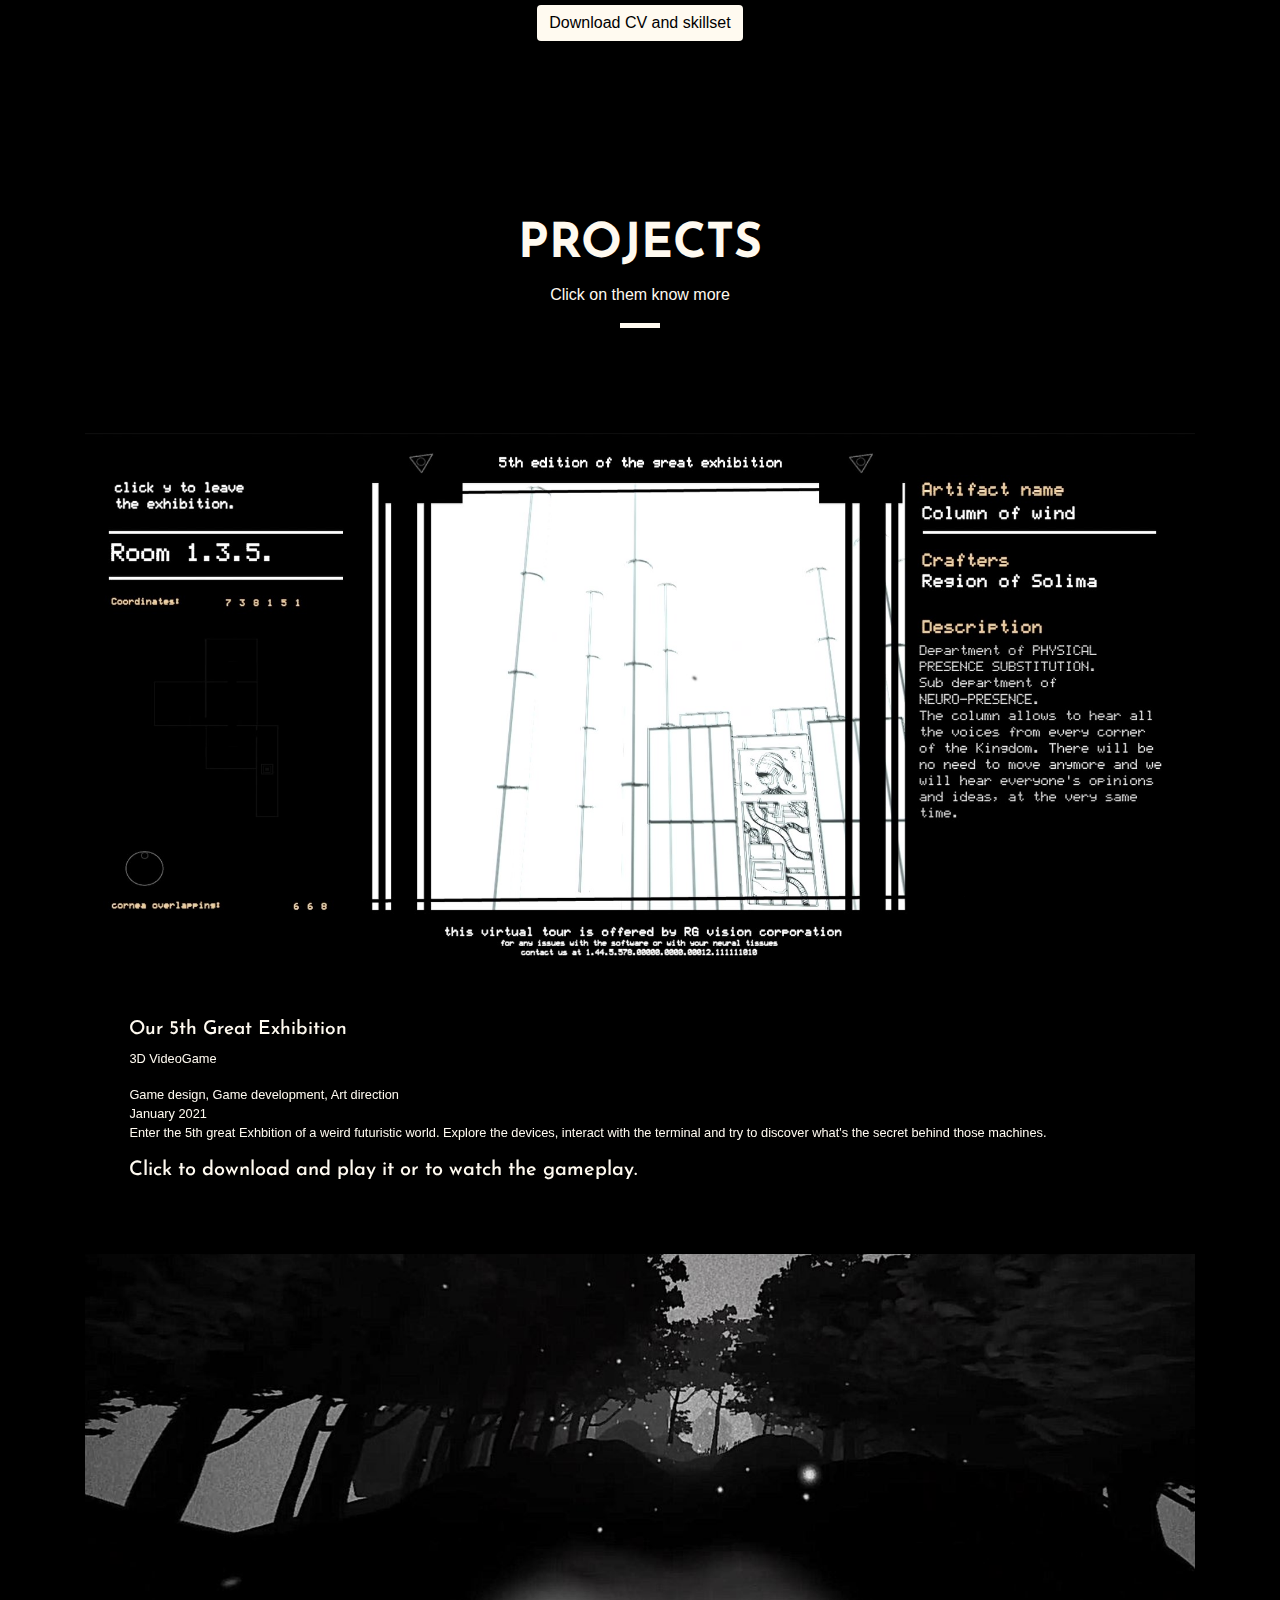
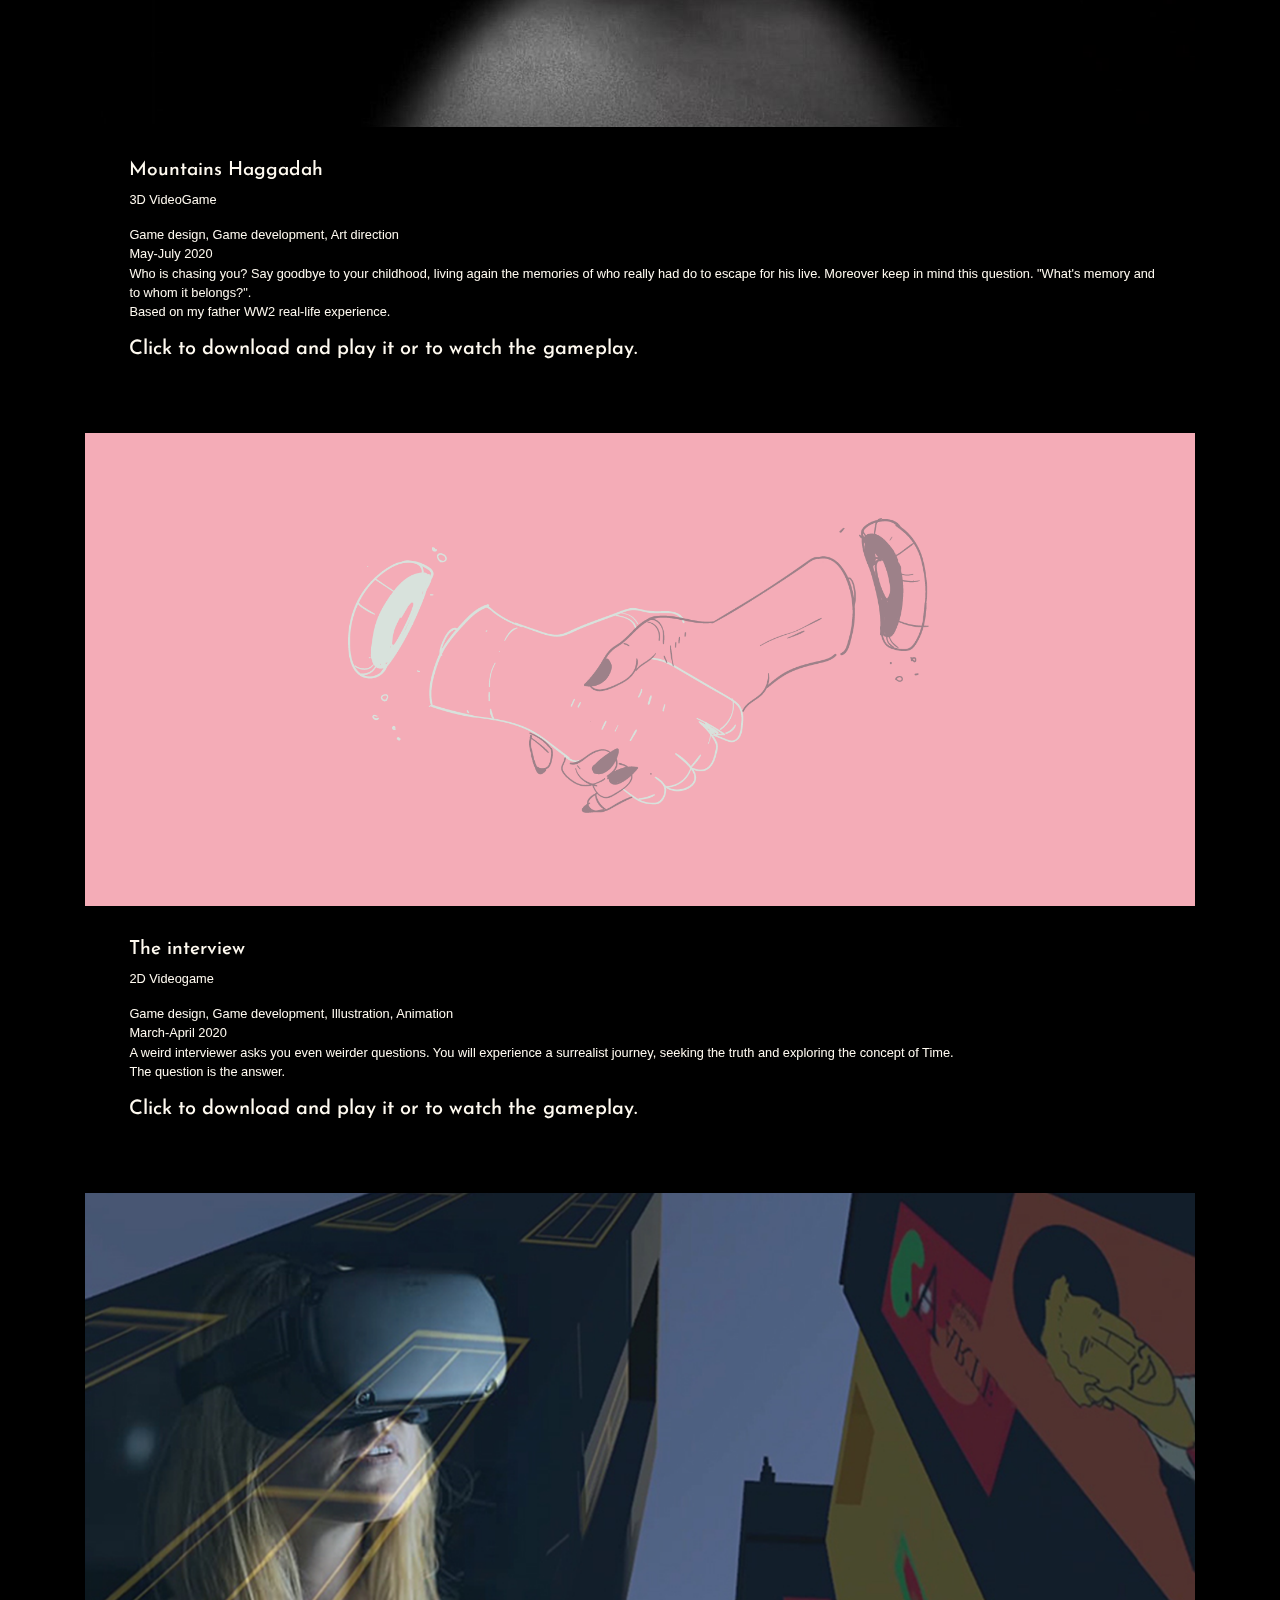
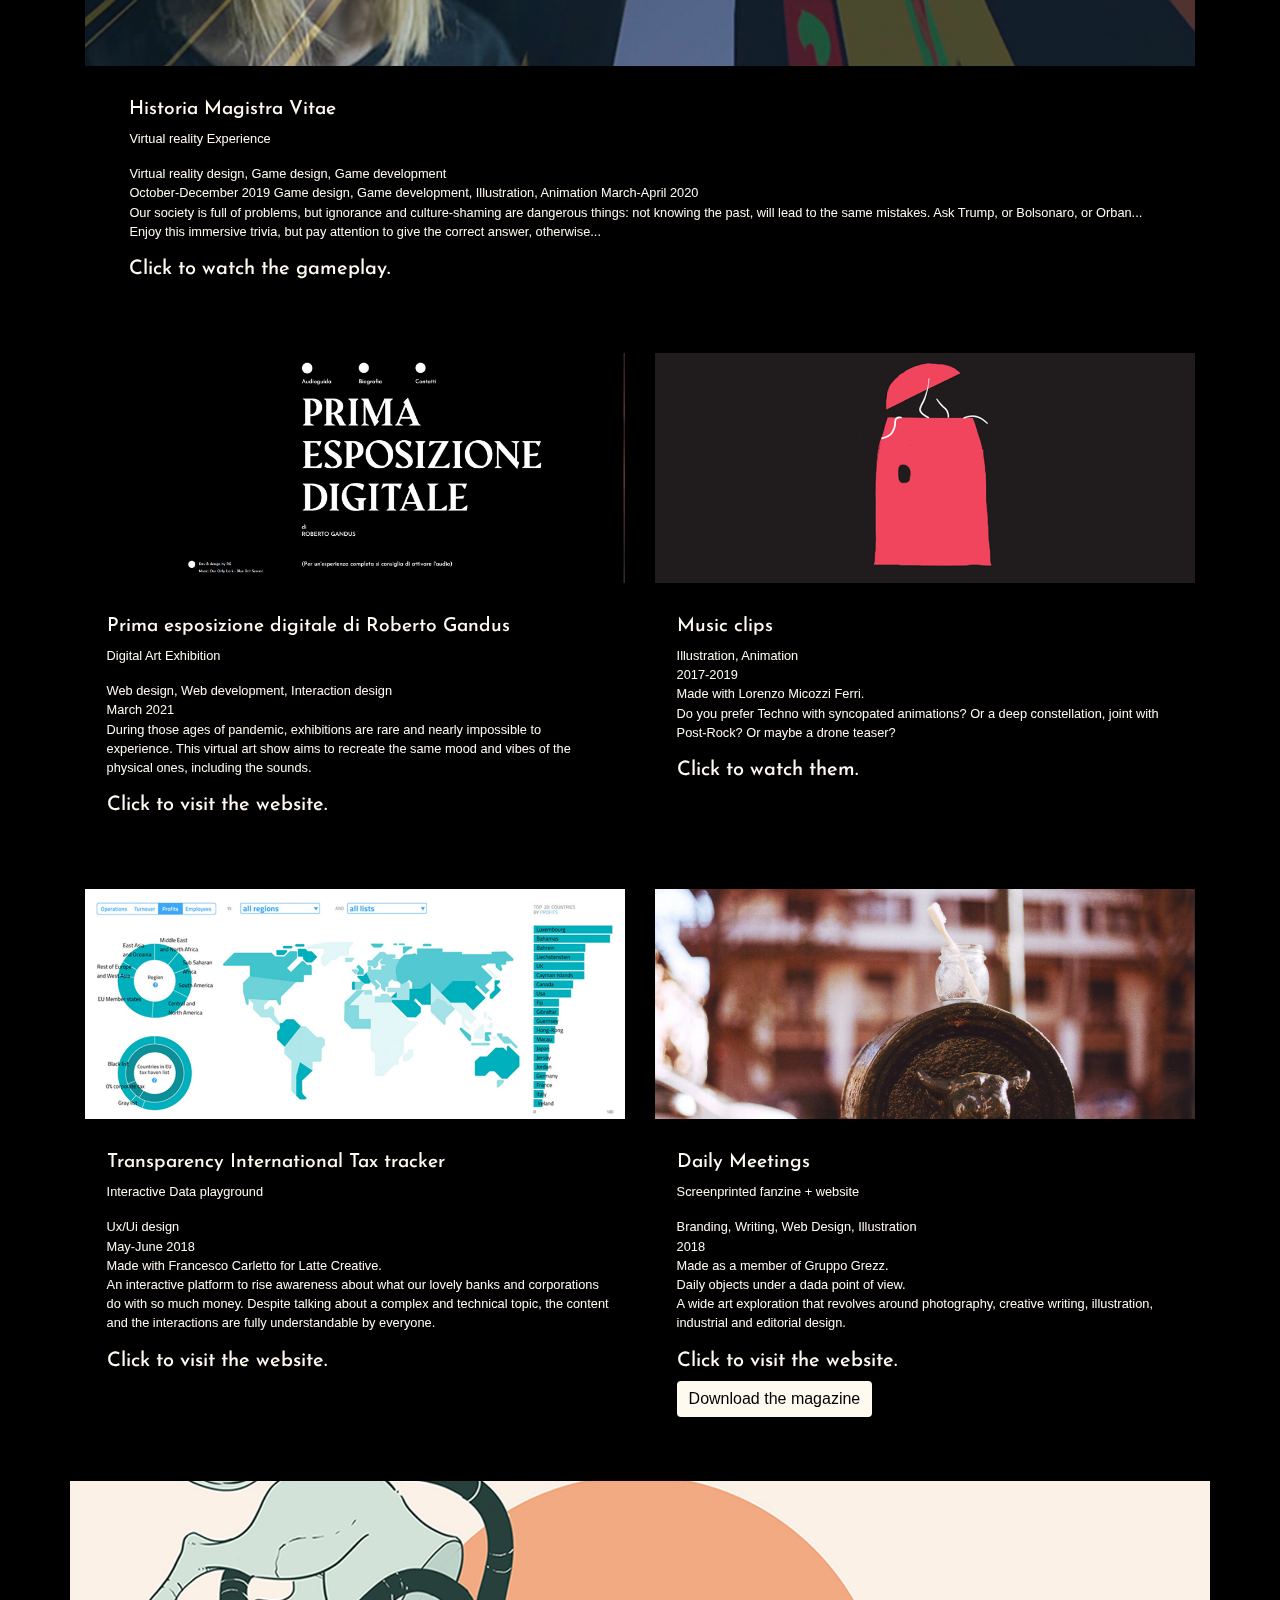
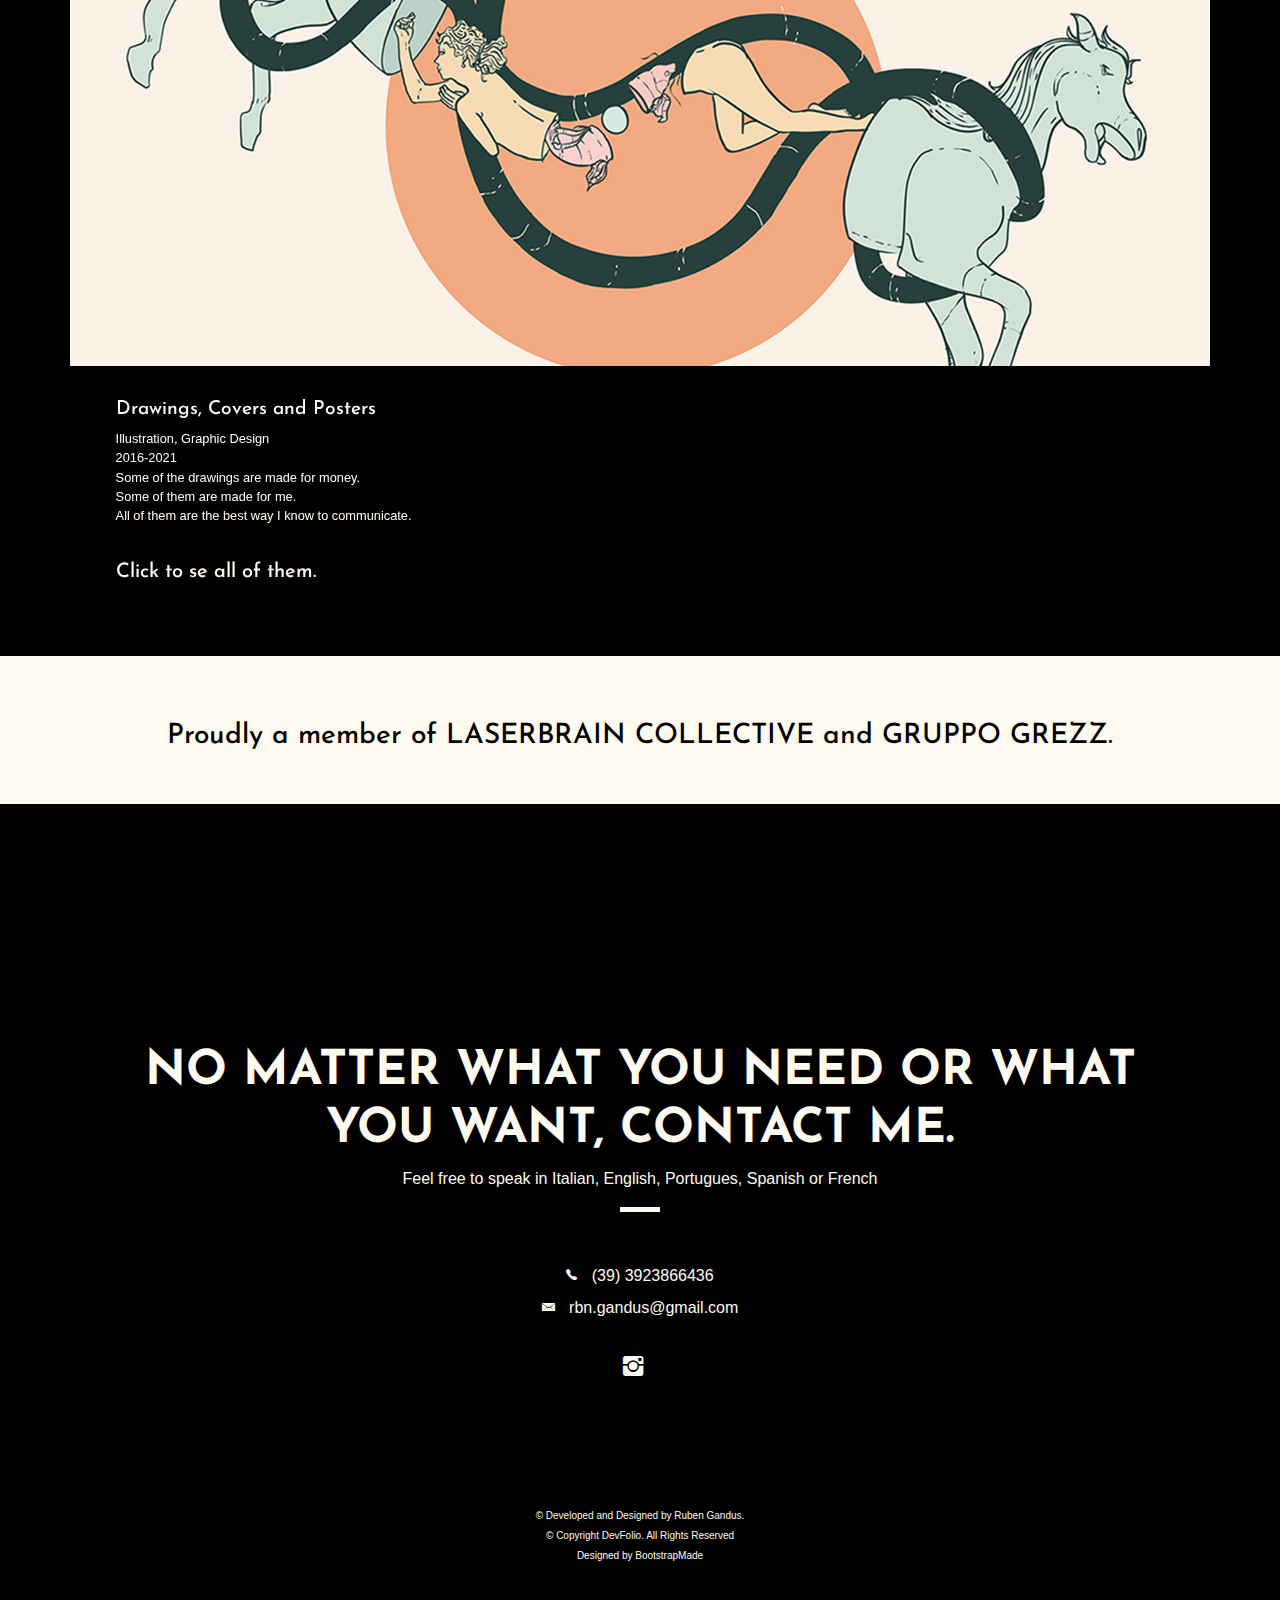
==== commit d2c11d94: "Update index.html" ====
--- a/index.html
+++ b/index.html
@@ -239,7 +239,7 @@
           <div class="work-box">
             <a class="nodeco" href="https://esposizionedigitale-robertogandus.com/" target="_blank">
               <div class="work-img">
-                <img src="img/coverexpo.JPG" alt="" class="img-fluid">
+                <img src="img/coverexpo.png" alt="" class="img-fluid">
               </div>
               <div class="work-content">
                 <div class="row">
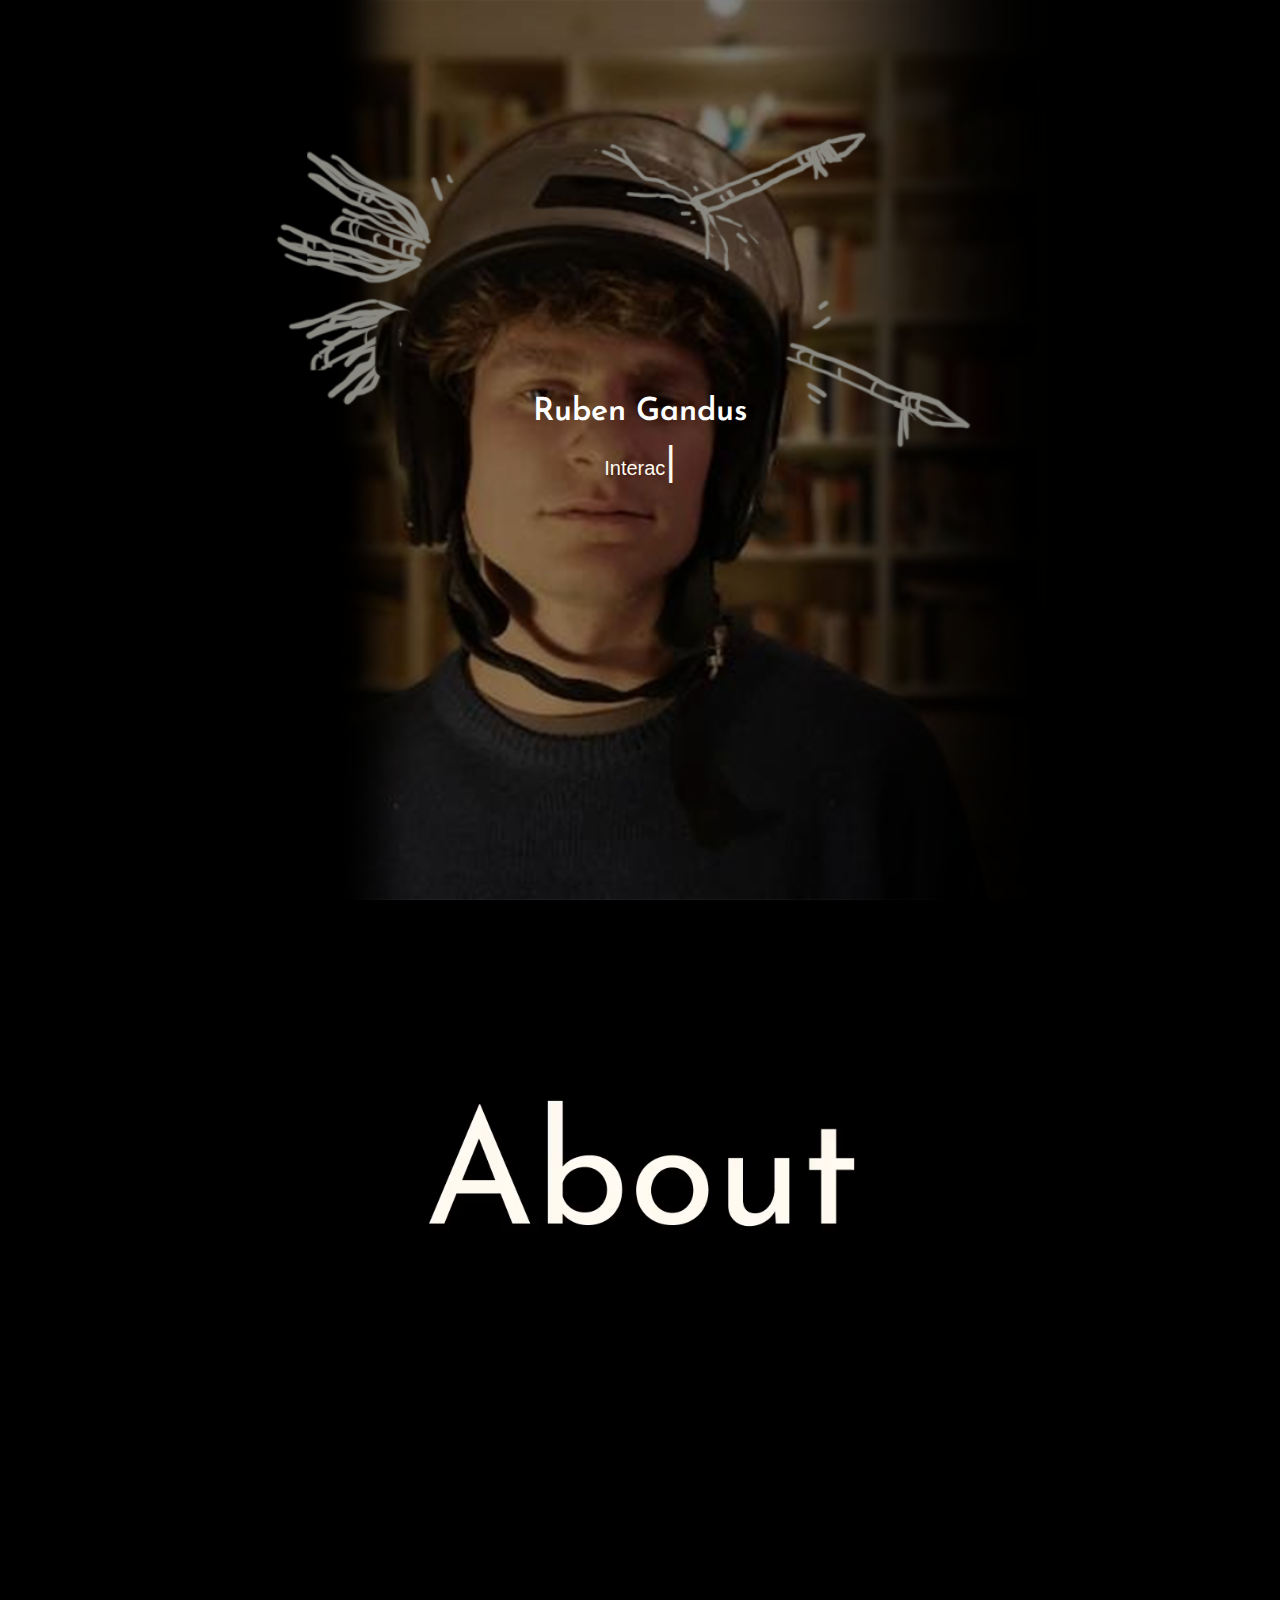
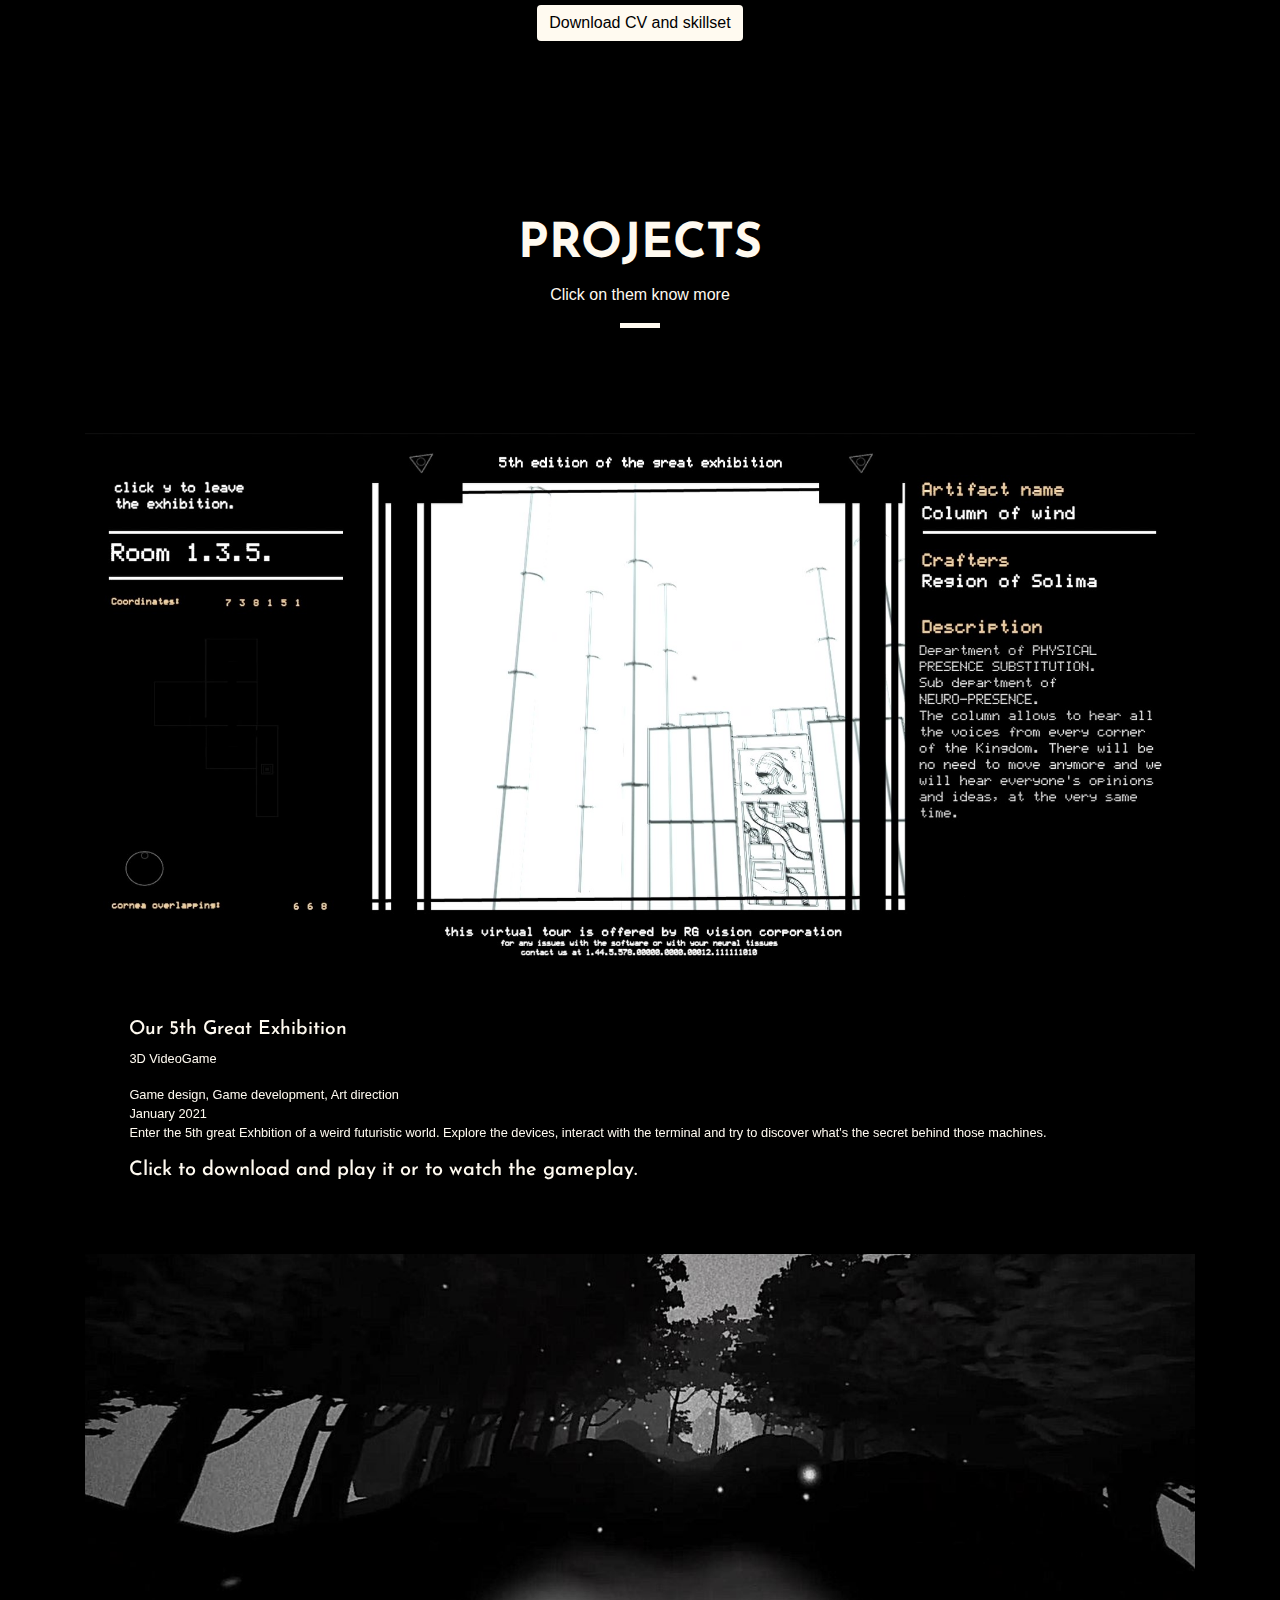
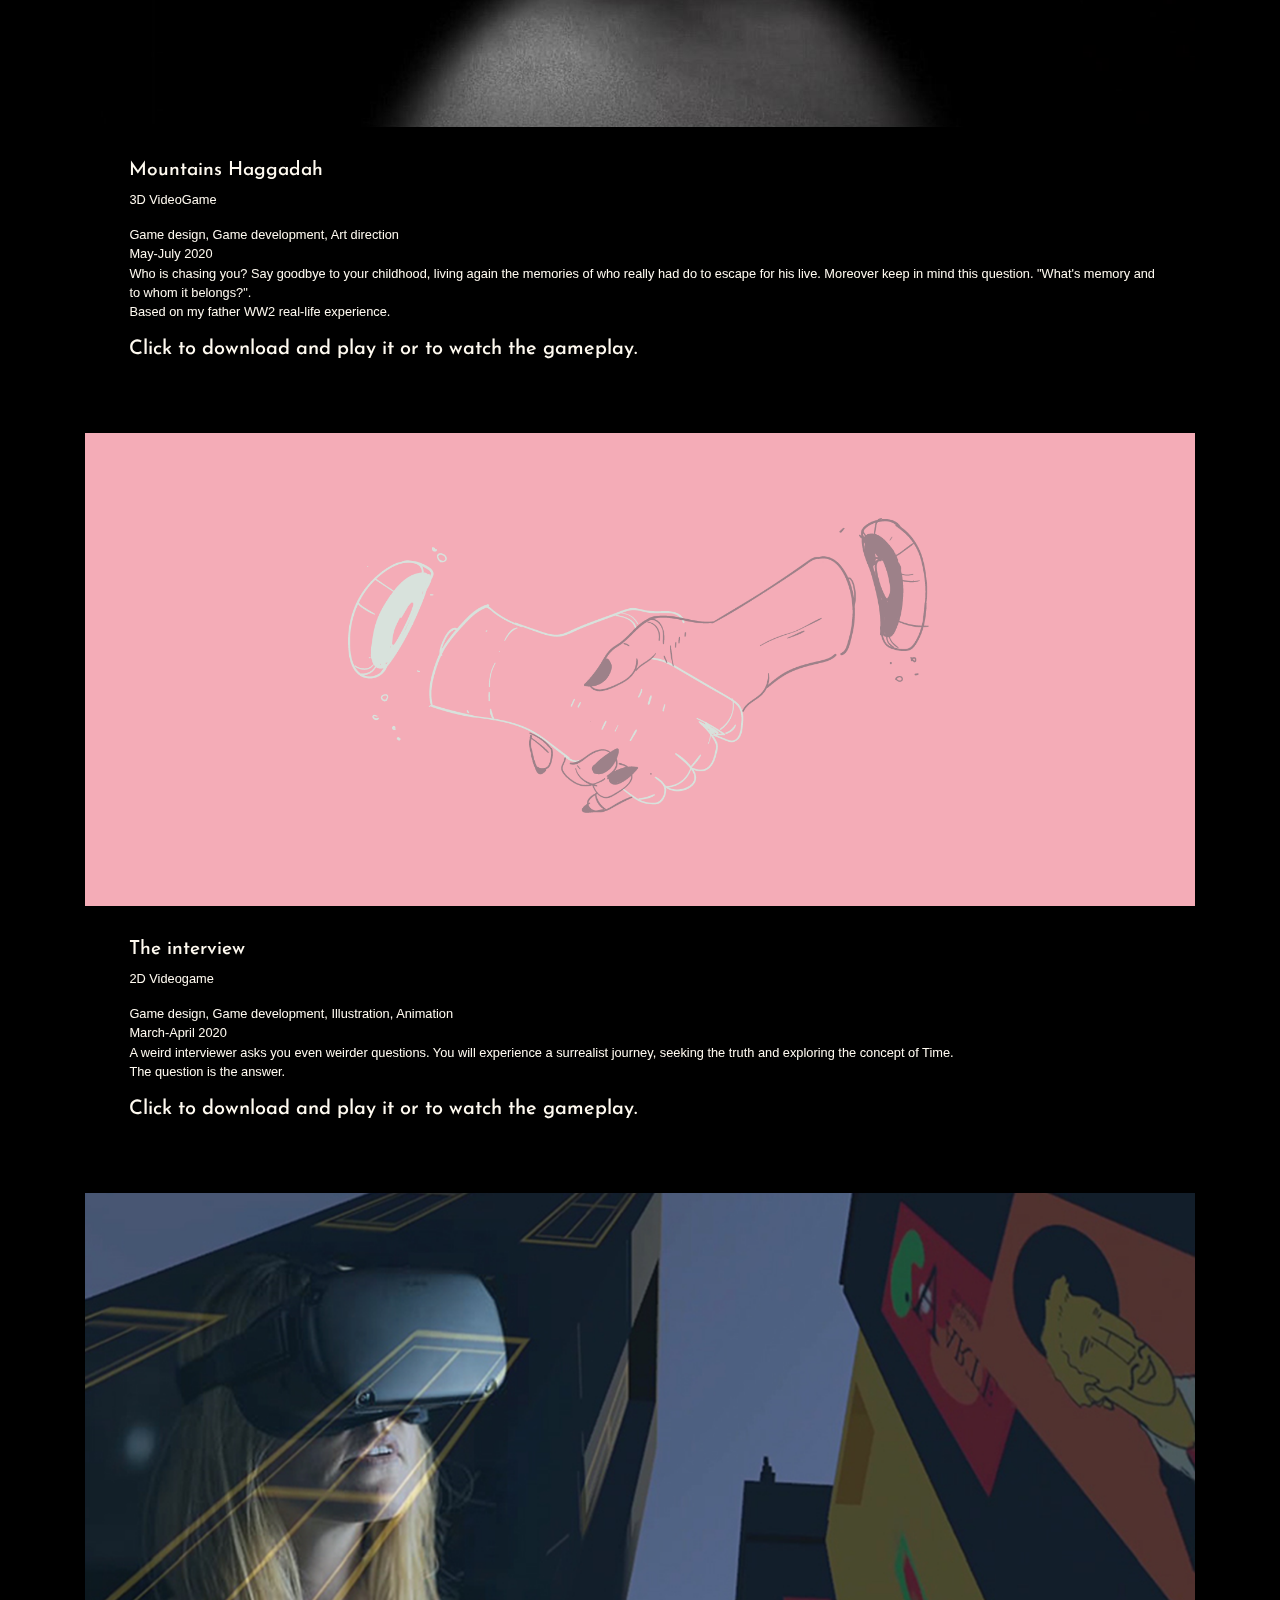
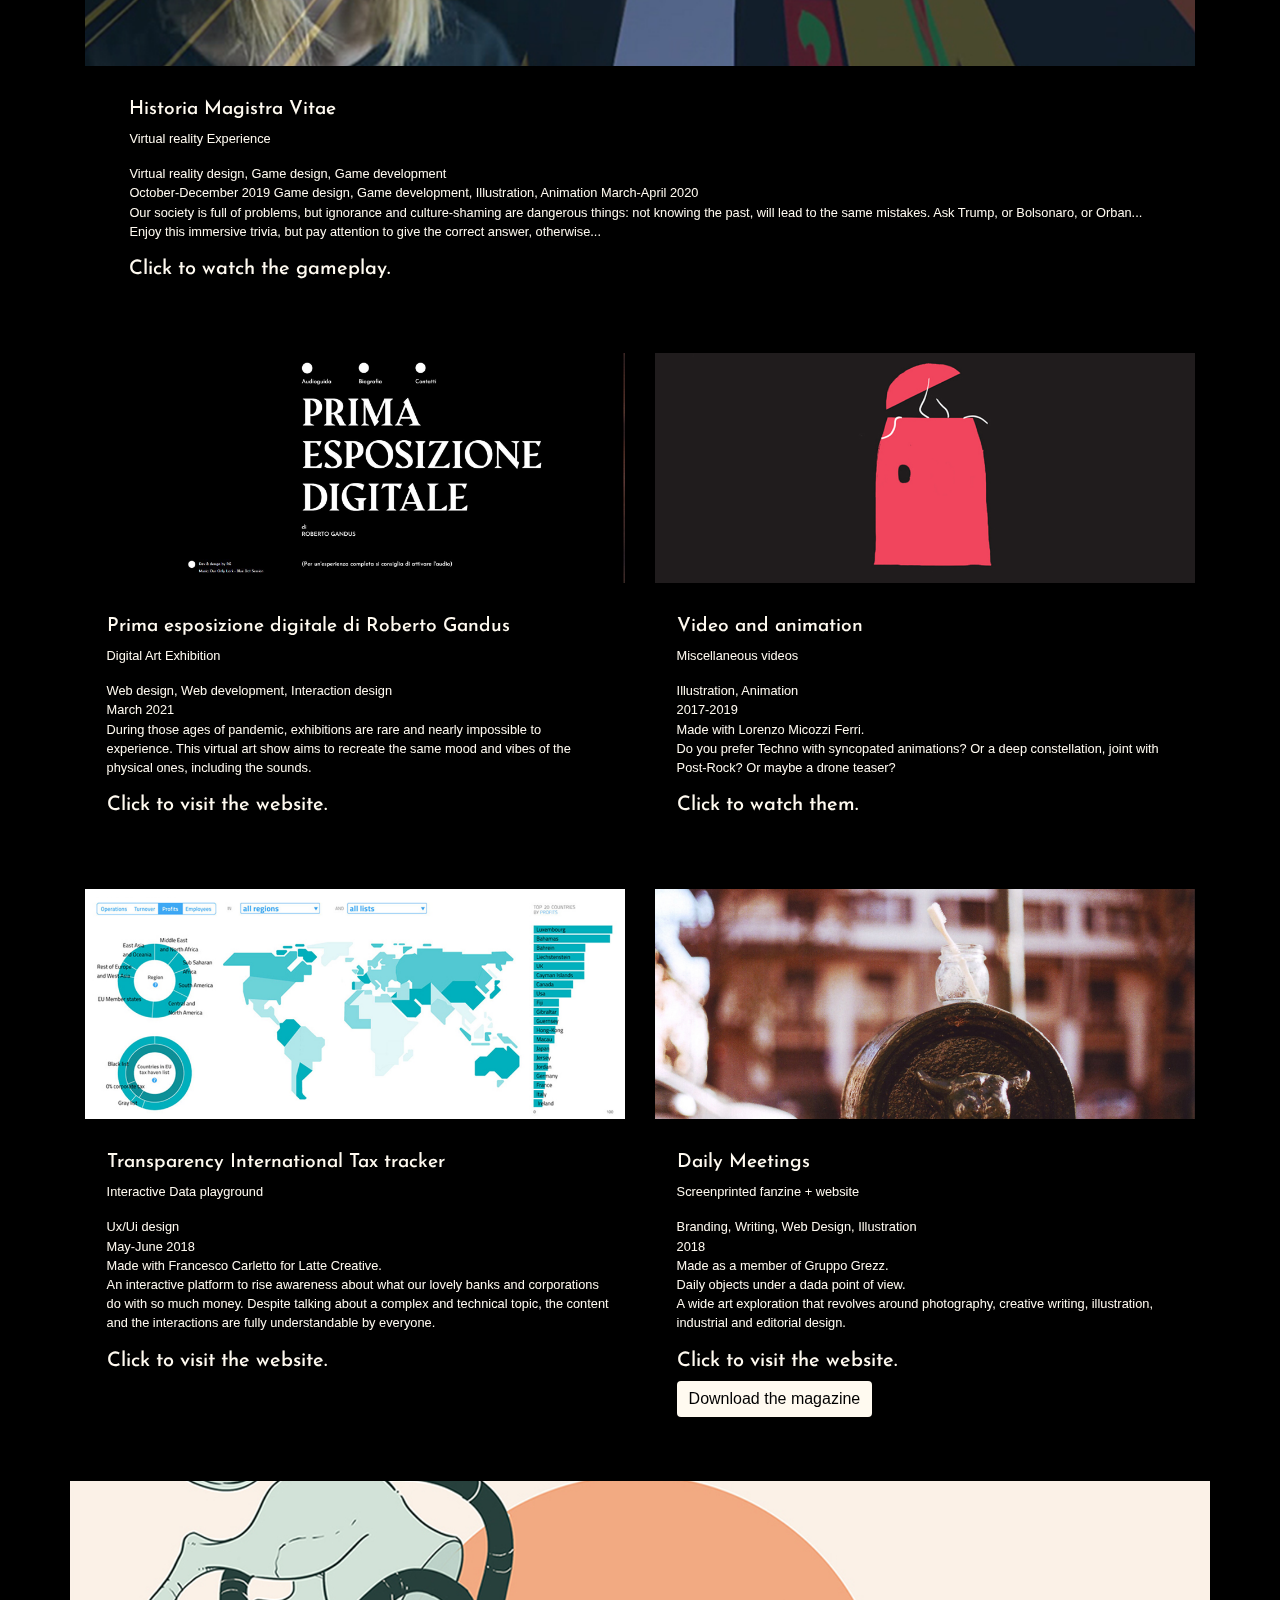
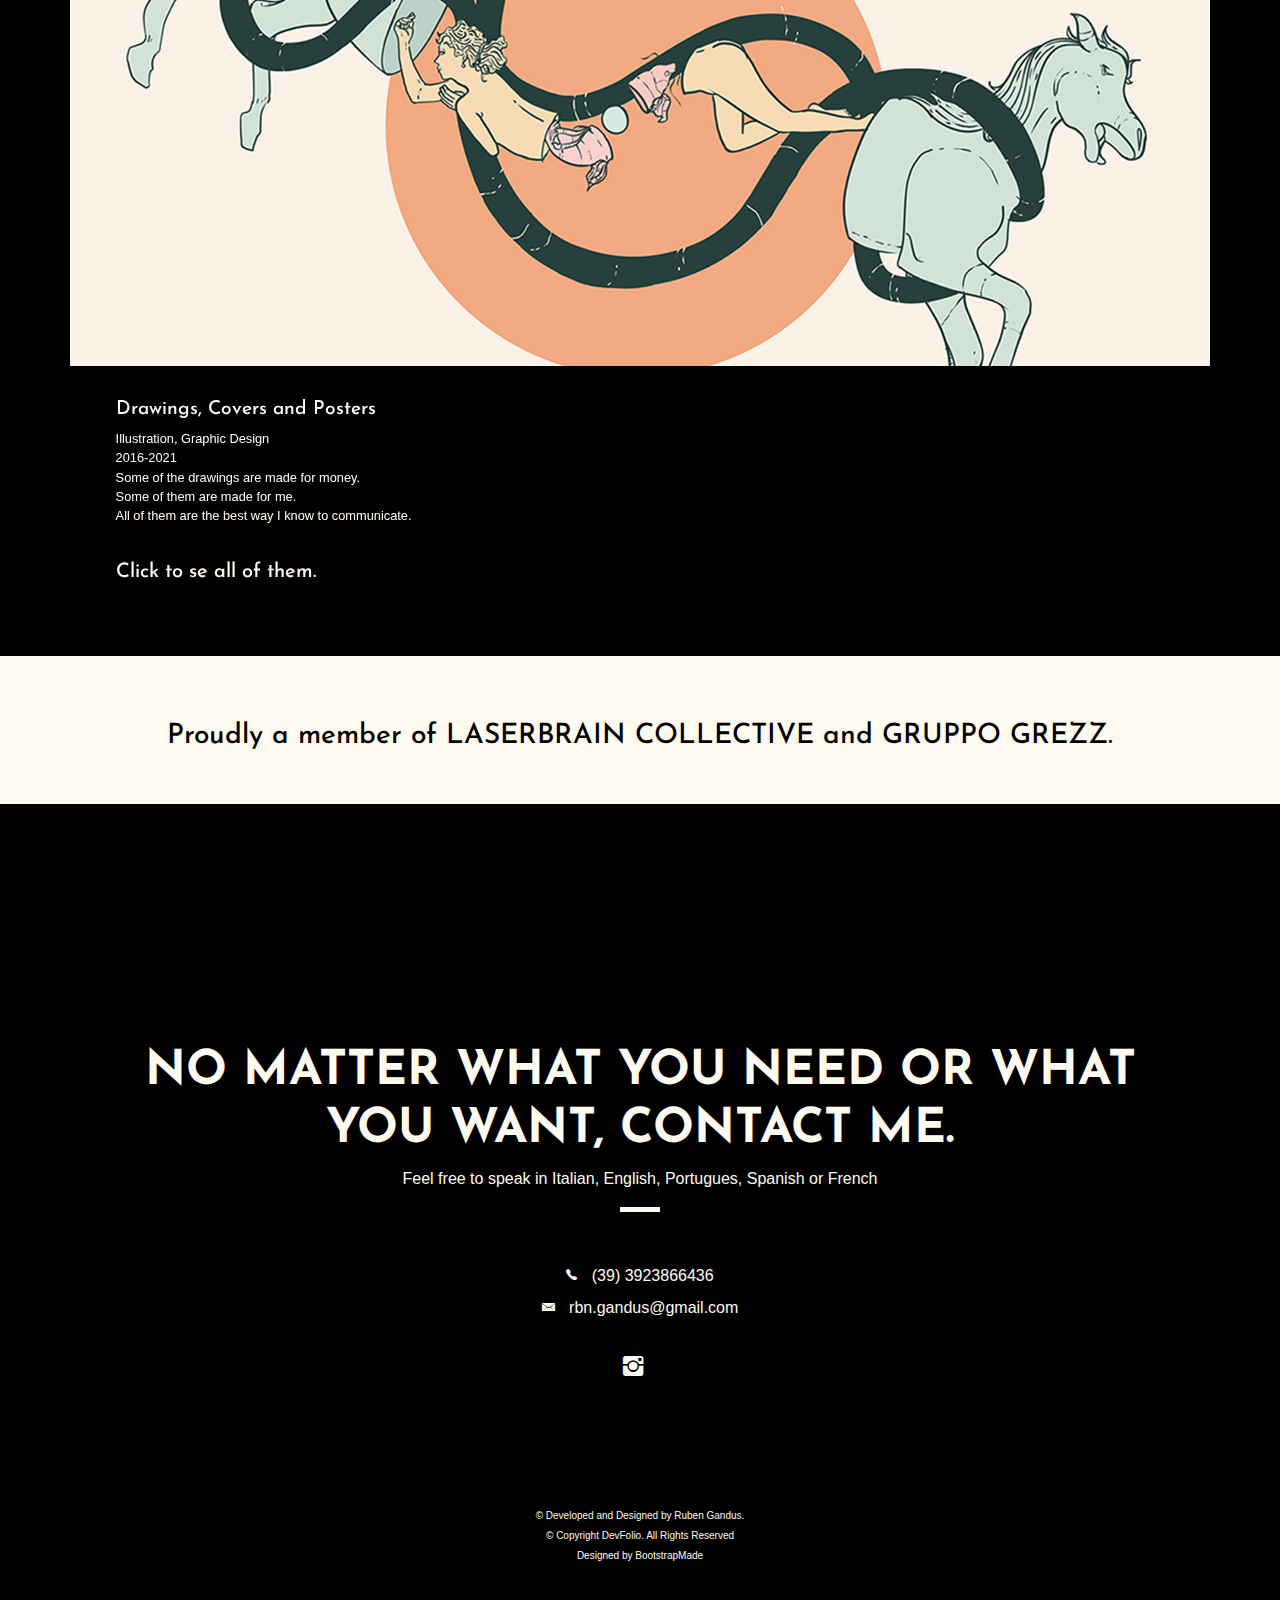
==== commit f8a6578a: "Update index.html" ====
--- a/index.html
+++ b/index.html
@@ -268,9 +268,9 @@
               <div class="work-content">
                 <div class="row">
                   <div class="col-sm-12">
-                    <h2 class="w-title">Music clips</h2>
-                    <div class="w-more">
-                      
+                    <h2 class="w-title">Video and animation</h2>
+                    <div class="w-more">
+                       <p class="subtitle-a">Miscellaneous videos</p>
                       <span class="w-ctegory">Illustration, Animation</span> <br>  <span class="w-date">2017-2019</span>
                            <p>Made with Lorenzo Micozzi Ferri.
                           <br> Do you prefer Techno with syncopated animations? Or a deep constellation, joint with Post-Rock? Or maybe a drone teaser?   </p>
